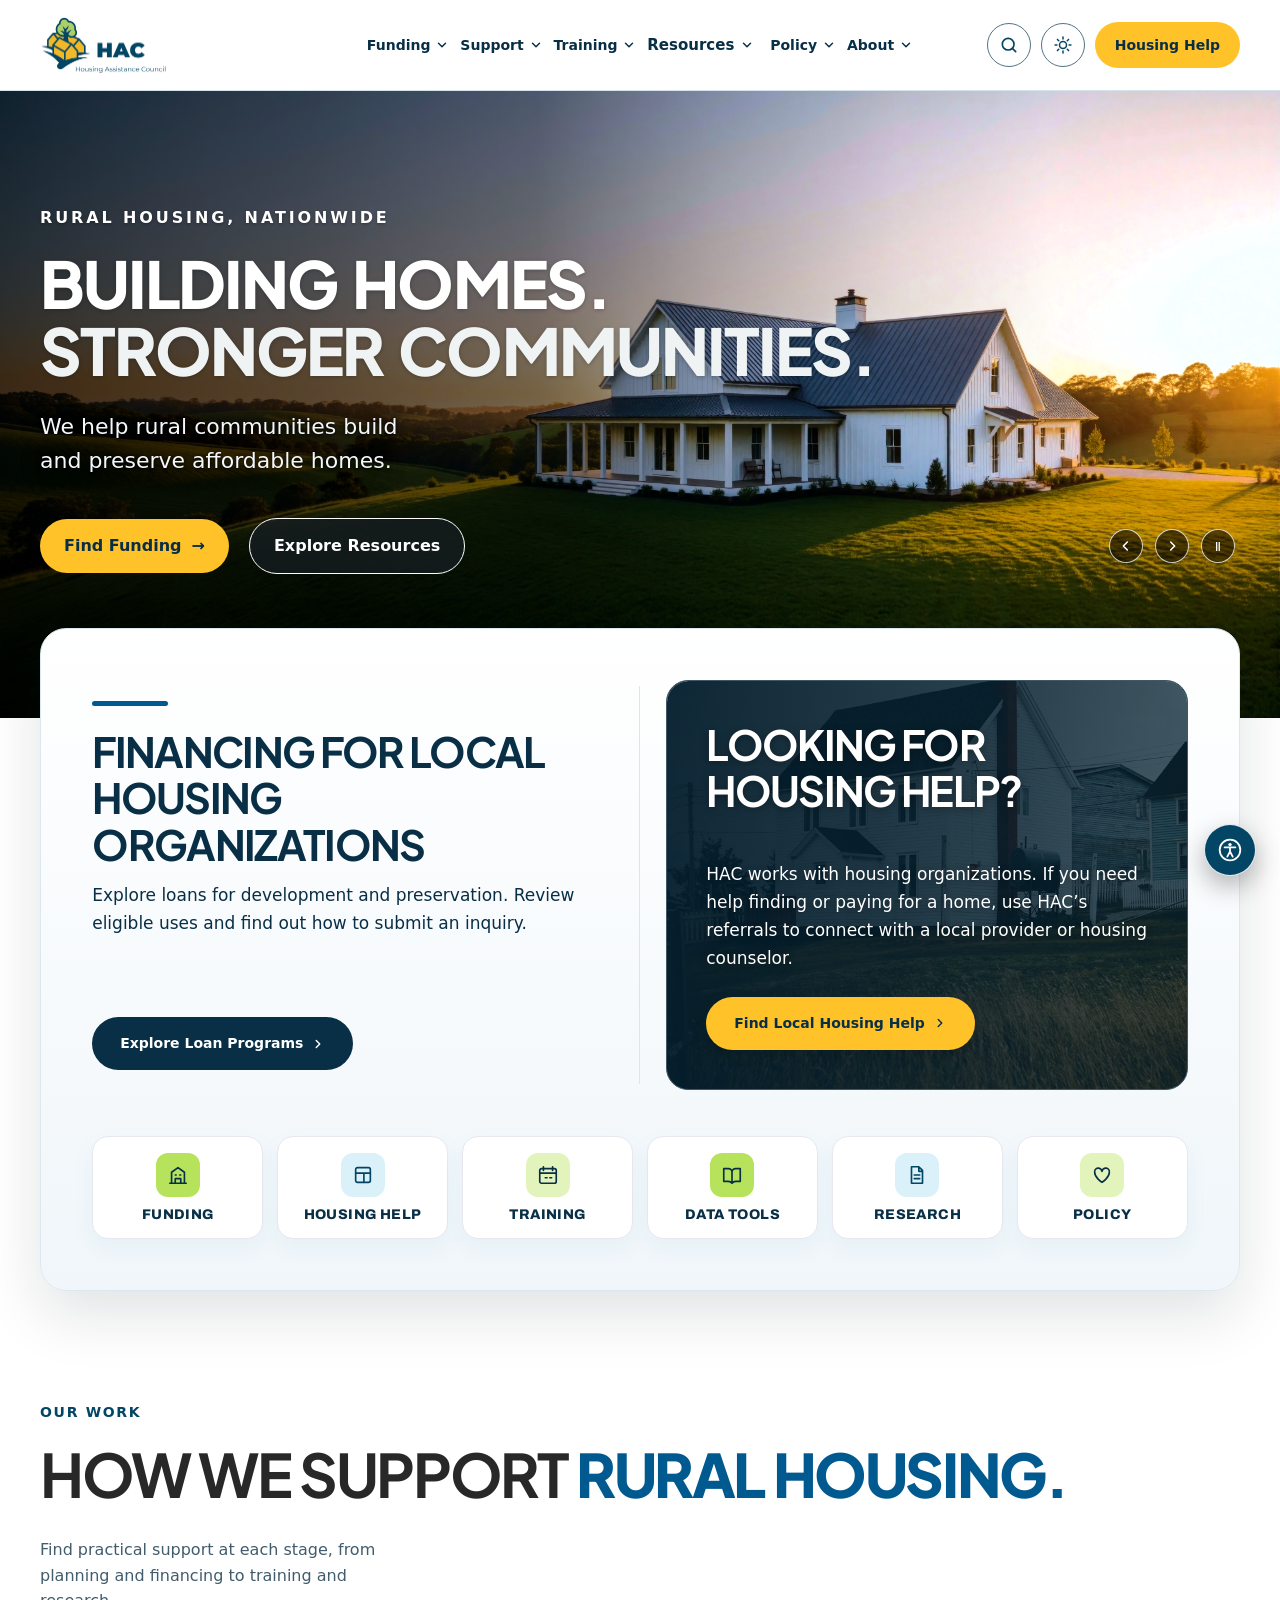
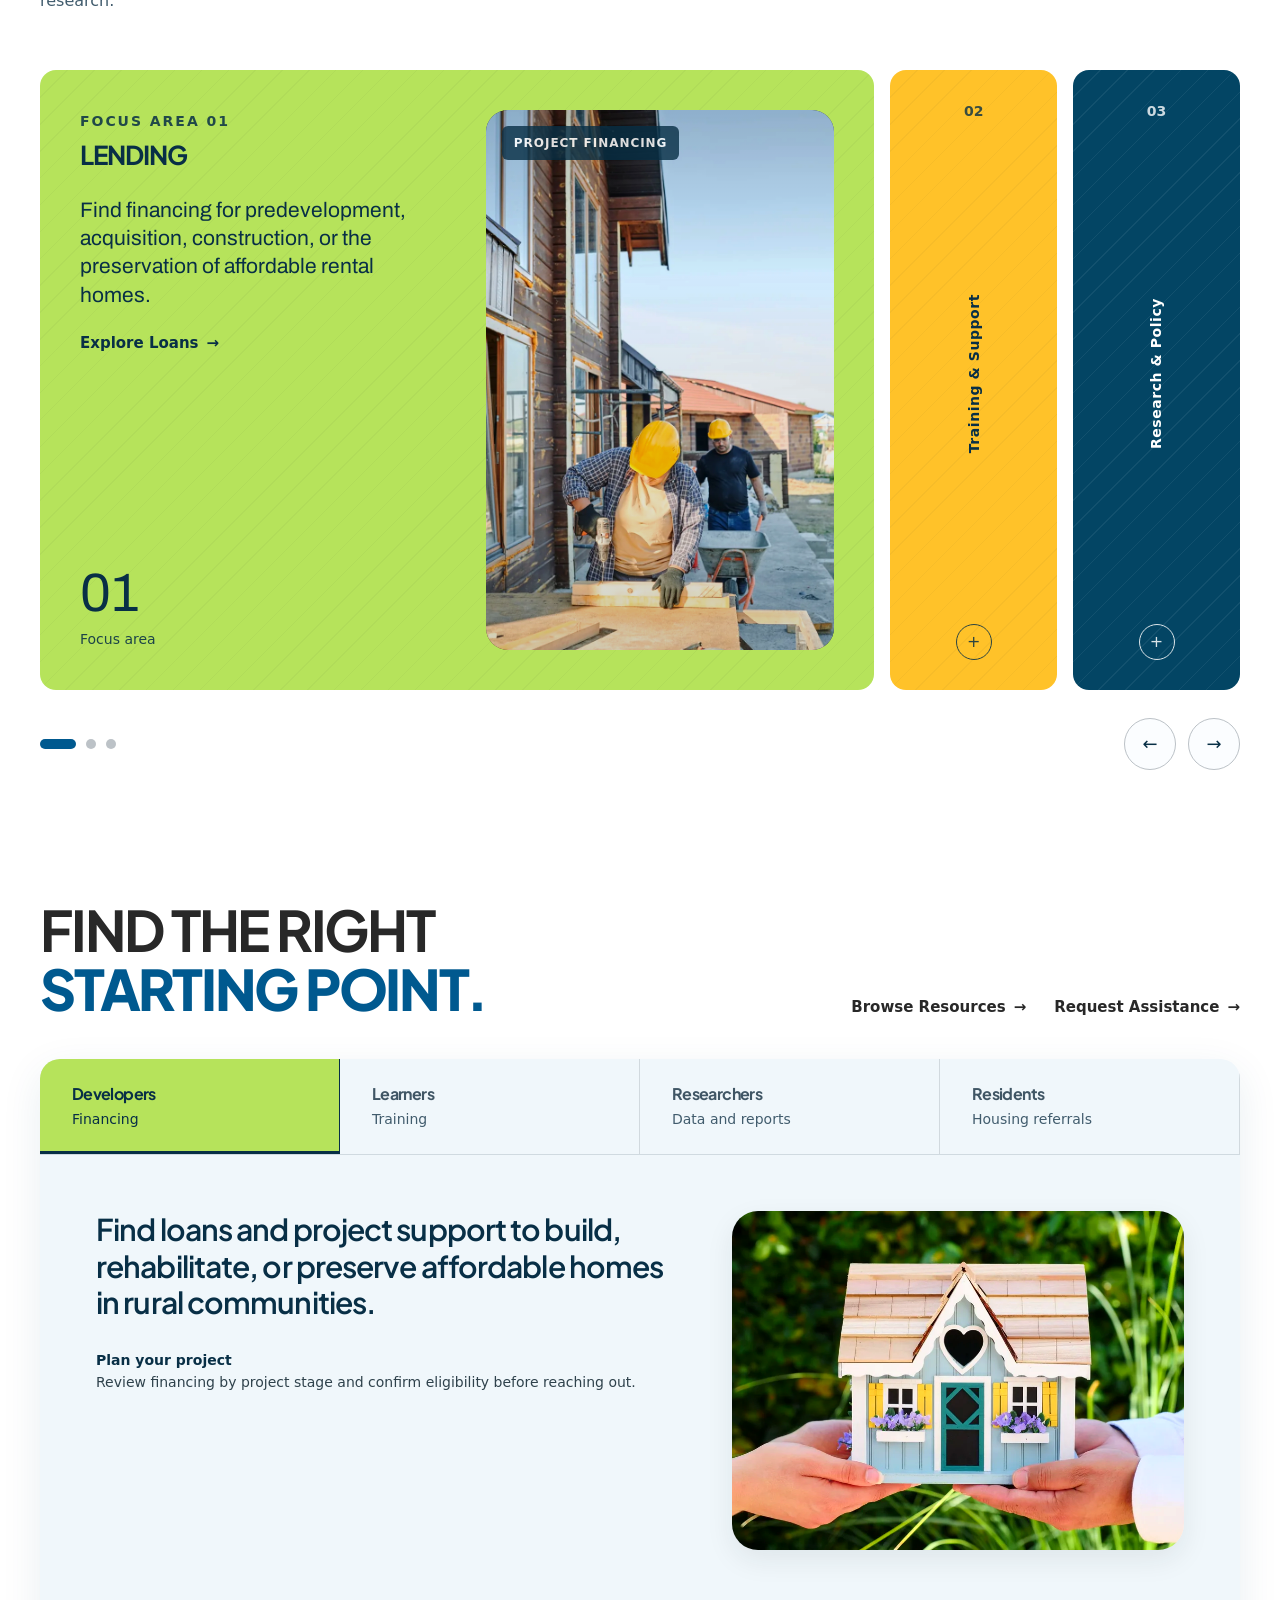
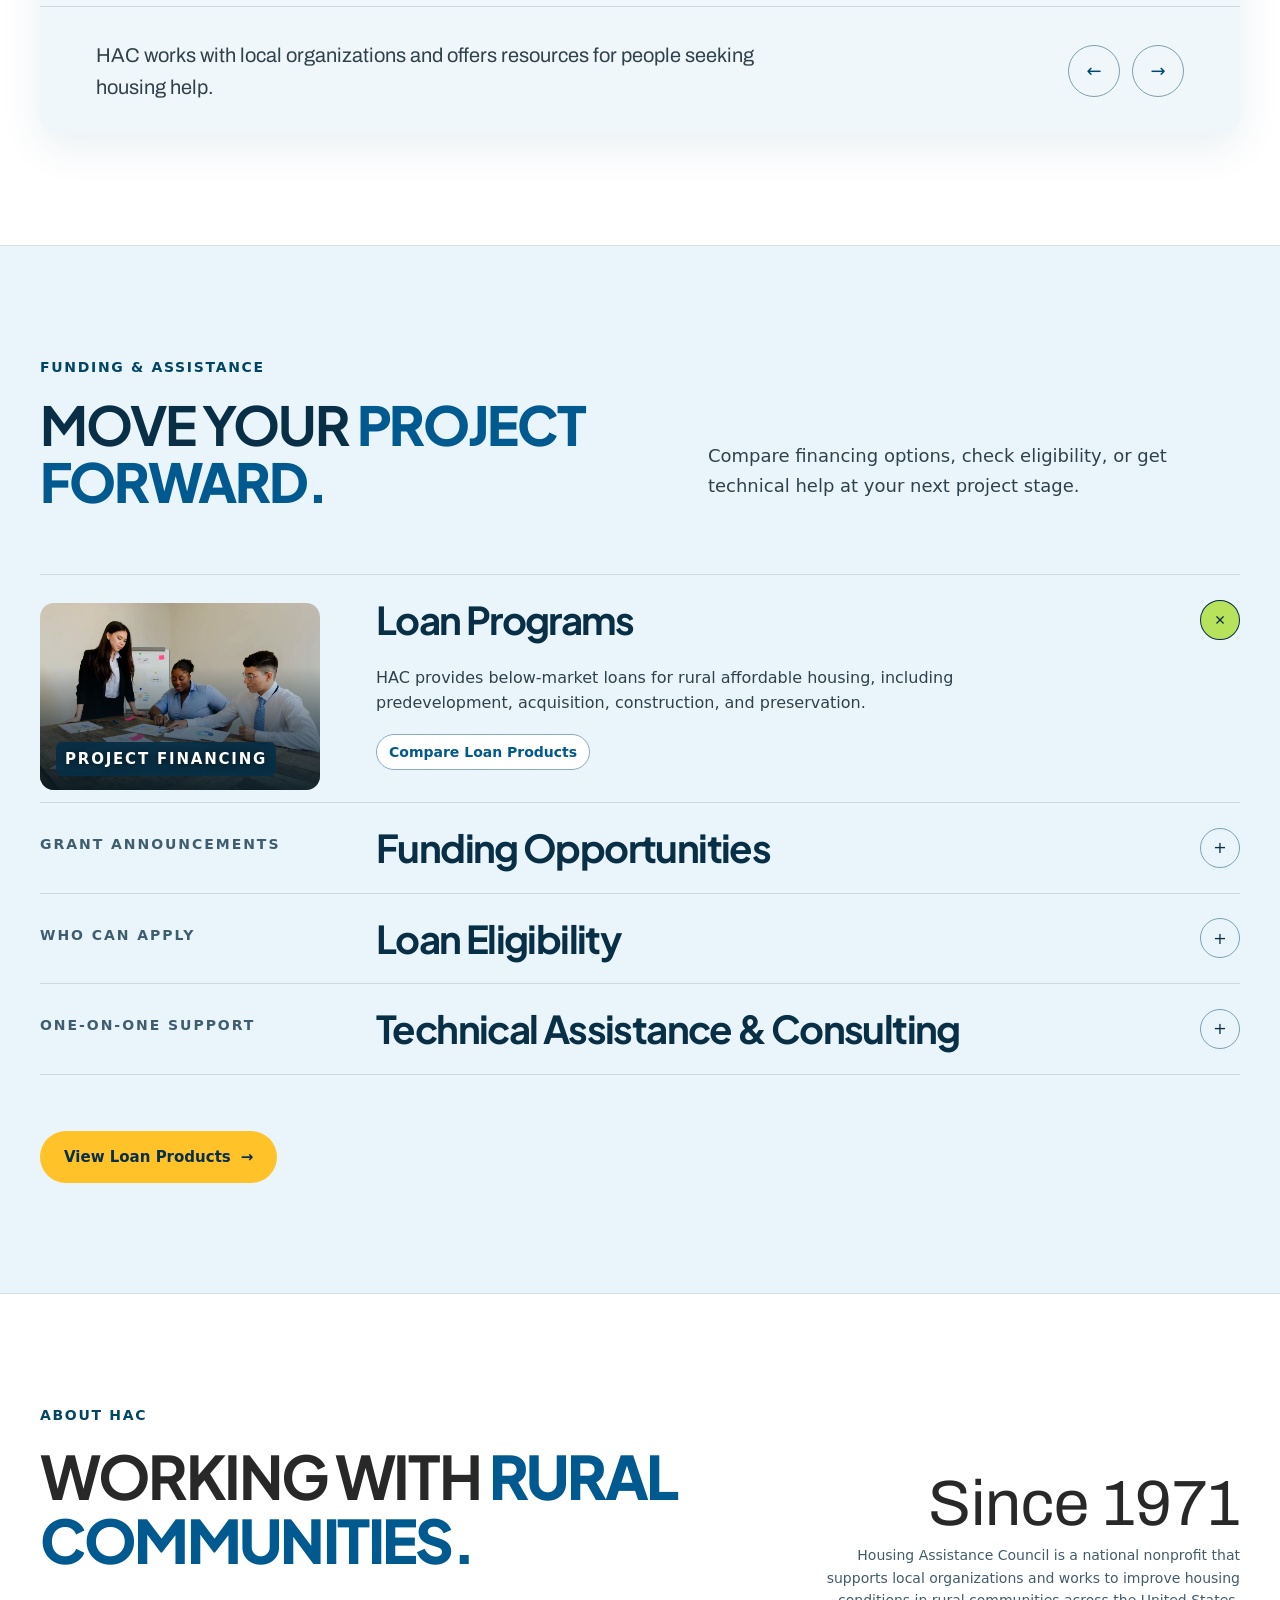
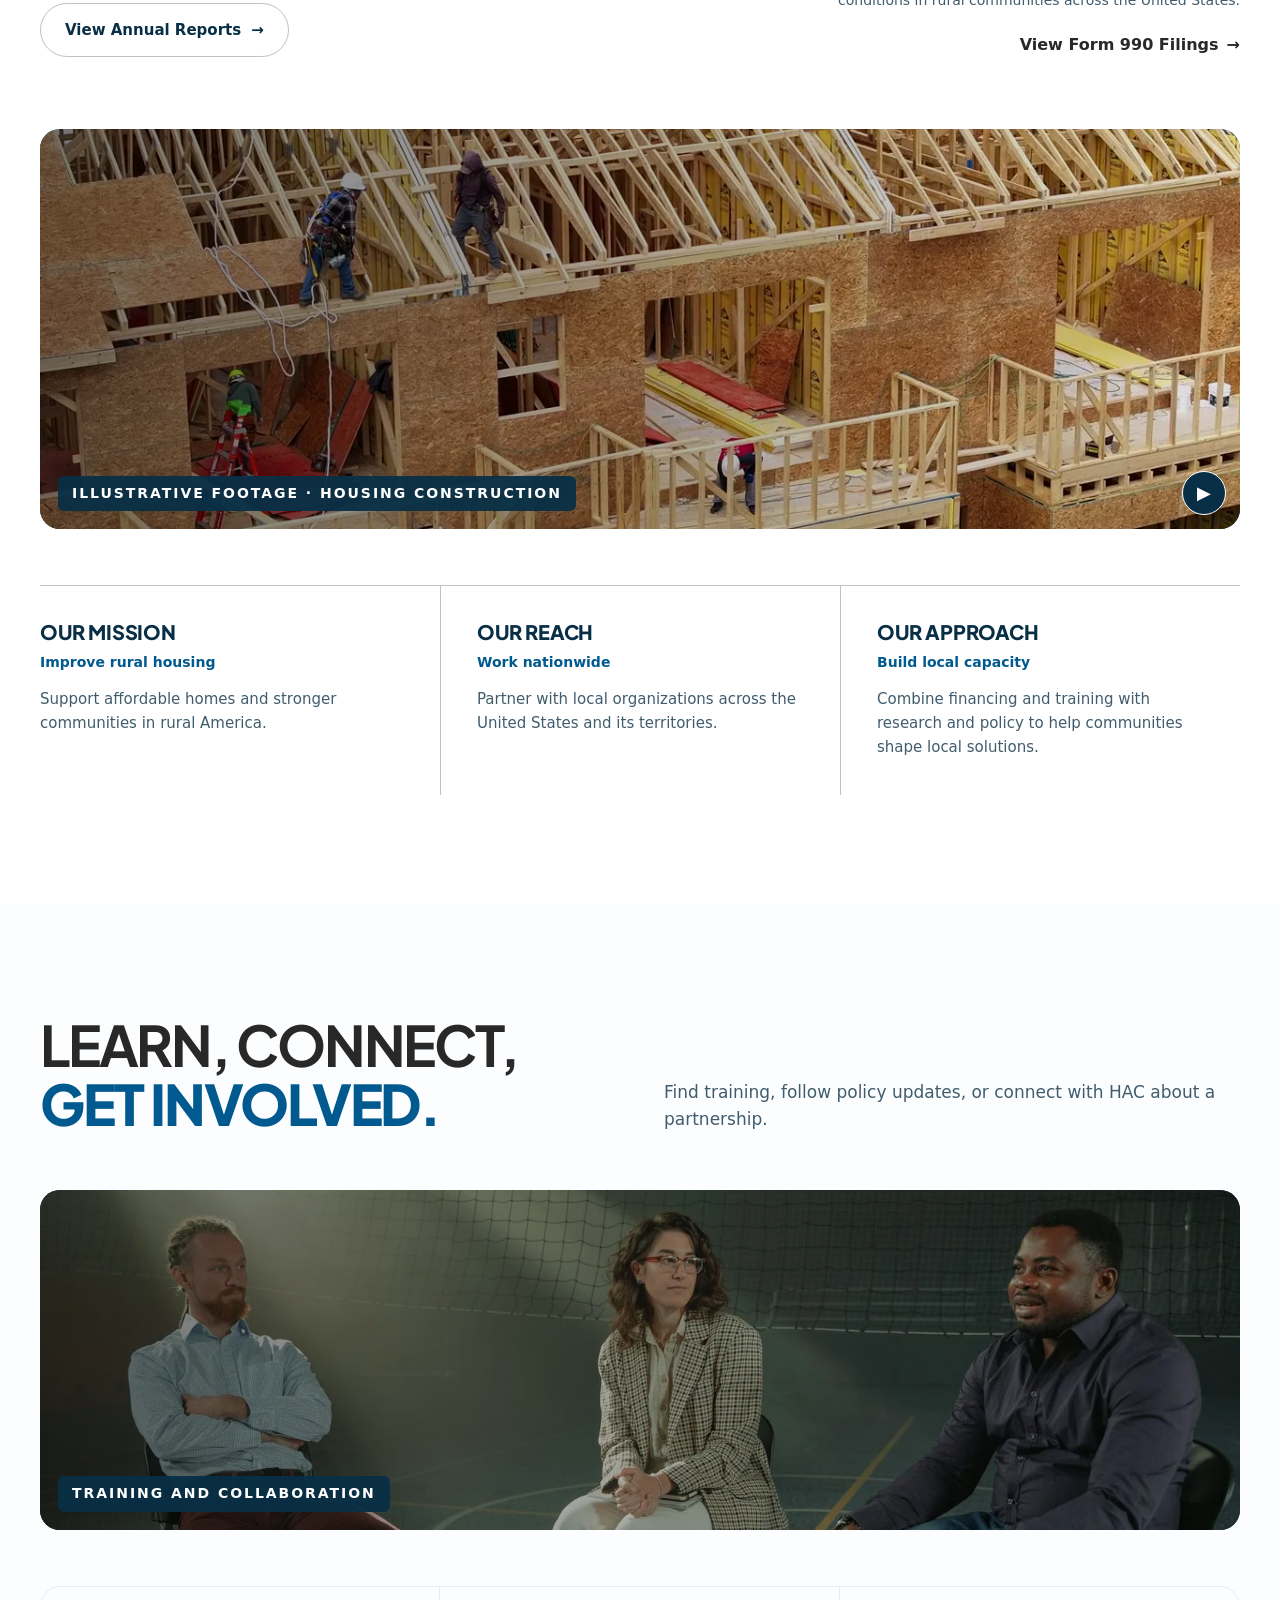
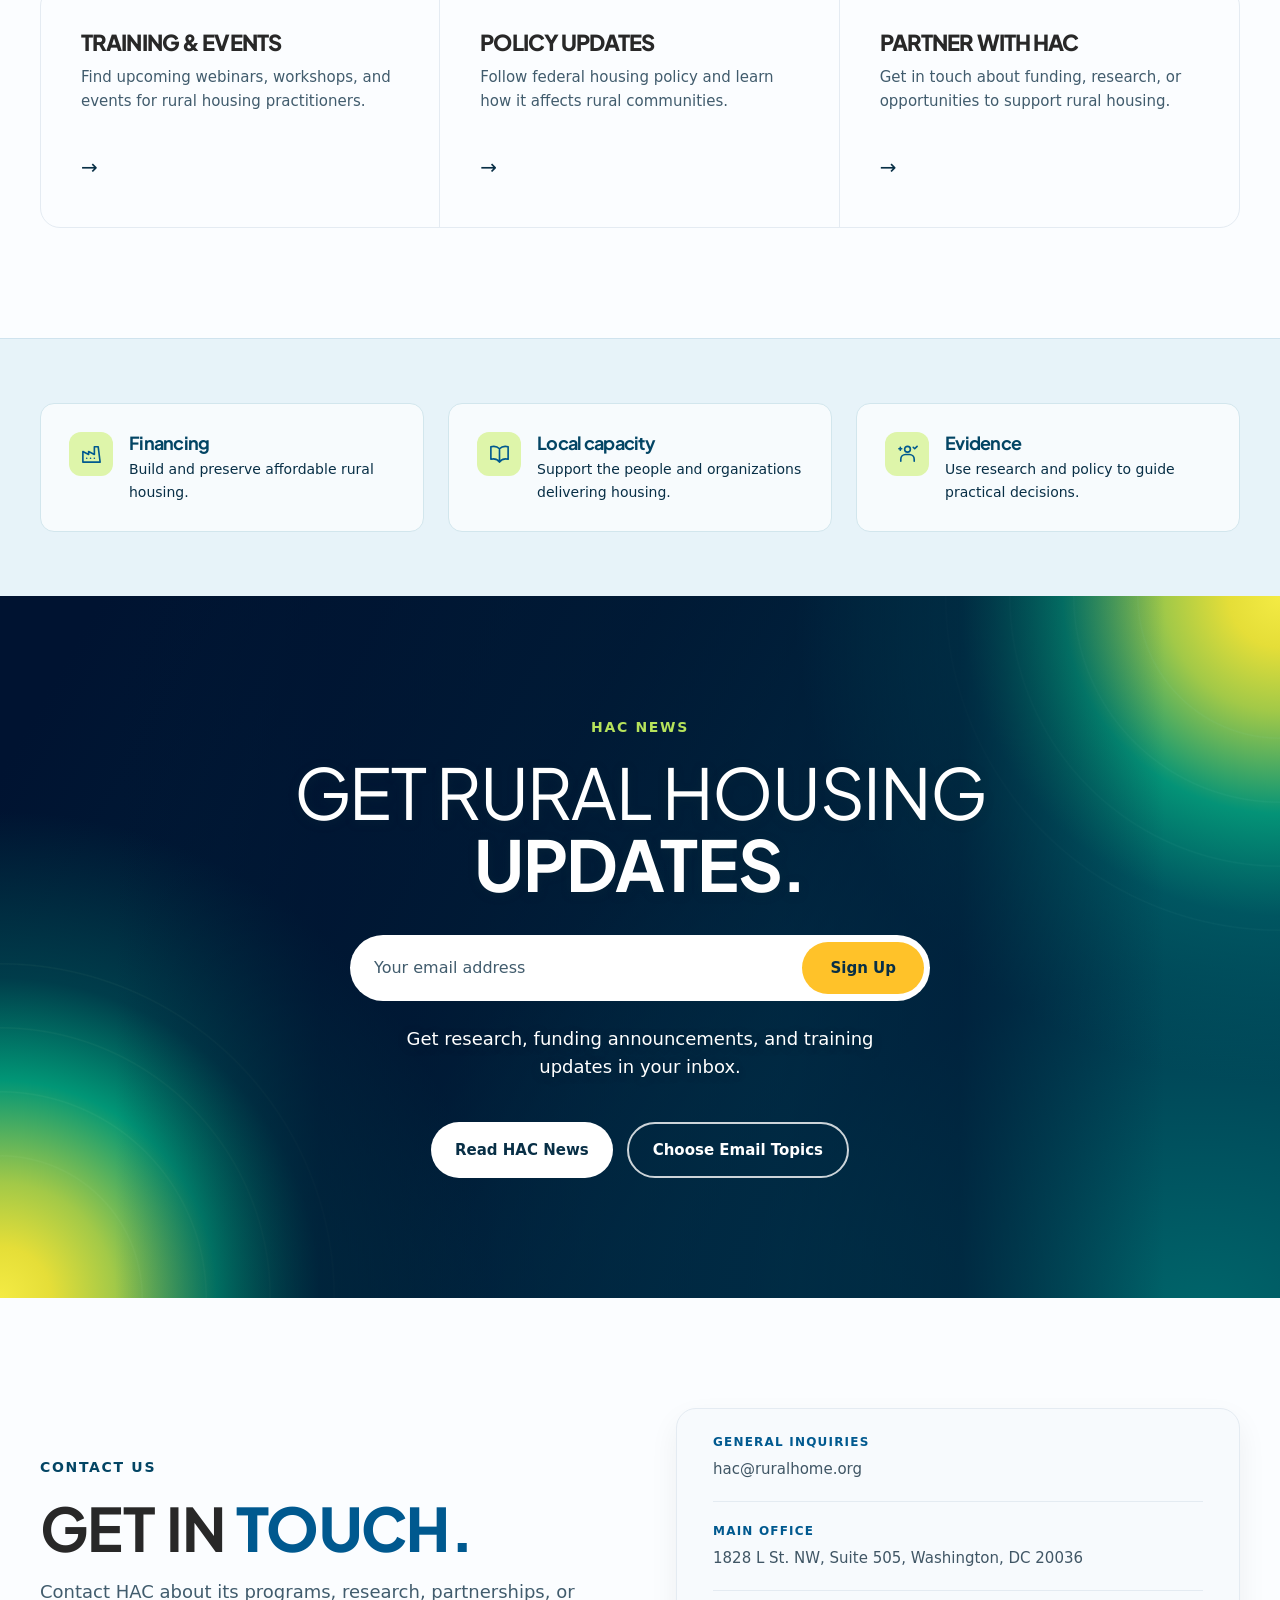
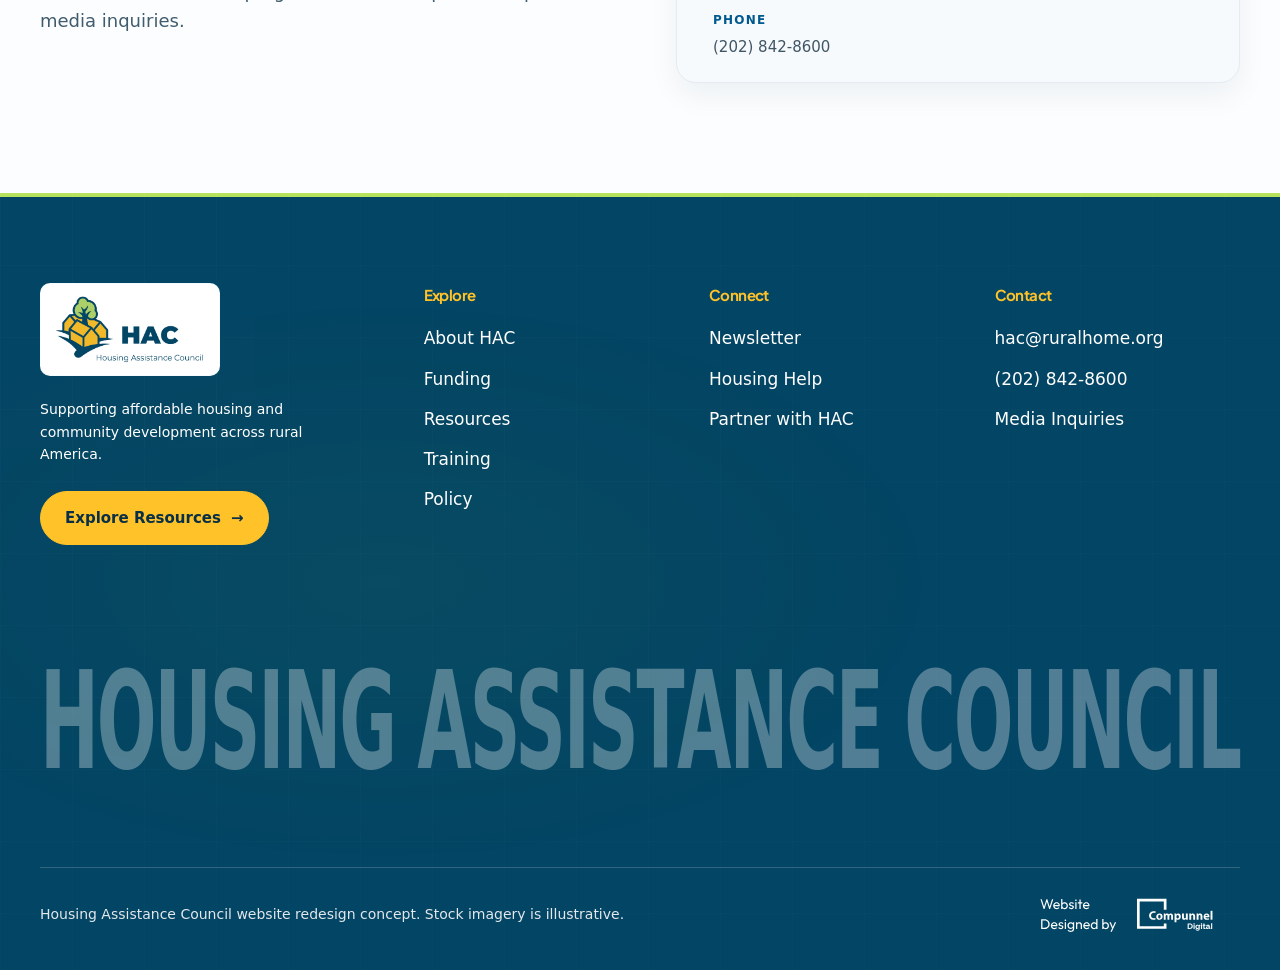
==== index.html @ 7975ce1a "Add files via upload" ====
<!doctype html>
<html lang="en">
<head>
<meta charset="utf-8">
<meta content="light" name="color-scheme">
<meta content="width=device-width, initial-scale=1, viewport-fit=cover" name="viewport">
<title>Building Homes and Communities | Housing Assistance Council</title>
<meta name="description" content="Housing Assistance Council supports affordable housing across rural America through financing, technical assistance, training, research, and policy."><style>
  :root {
    --surface: #FFFFFF;
    --on-dark: #FFFFFF;
    --dark-surface: #082F46;
    --header-bg: rgba(255,255,255,.92);
    --ink-soft: #3C4950;
    --red: #00598F;
    --red-dark: #004873;
    --red-tint: #ecf0ef;
    --white: #FFFFFF;
    --paper: #FFFFFF;
    --grey-100: #E8E8E6;
    --grey-300: #C9CACE;
    --grey-500: #4E5F68;
    --grey-700: #293237;
    --mid: #004873;
    --light: #A6A9B0;
    --charcoal: #082F46;
    --radius: 16px;
    --max: 1200px;
    --serif: "Archivo", "Arial Black", Arial, sans-serif;
    --sans: "Inter", system-ui, -apple-system, "Segoe UI", Roboto, sans-serif;
    --ease: cubic-bezier(.2,.7,.2,1);
  }
  * { box-sizing: border-box; margin: 0; padding: 0; }
  html { scroll-behavior: smooth; scroll-padding-top: 80px; }
  body { font-family: var(--sans); color: var(--charcoal); background: var(--paper); line-height: 1.6; -webkit-font-smoothing: antialiased; overflow-x: hidden; }
  a { color: inherit; text-decoration: none; }
  button, input, select, textarea { font: inherit; }
  [hidden] { display: none !important; }
  .container { width: min(100% - 48px, var(--max)); margin-inline: auto; }
  section { padding: 110px 0; }
  .display { font-family: var(--serif); font-weight: 400; line-height: 1.05; letter-spacing: -0.02em; }
  .display em { font-style: italic; font-weight: 700; }
  .eyebrow { display: block; font-size: 14px; font-weight: 600; letter-spacing: .12em; text-transform: uppercase; color: var(--grey-500); margin-bottom: 18px; }
  .eyebrow.red { color: var(--red); }
  h3 { font-size: 20px; font-weight: 600; line-height: 1.3; }
  p { color: var(--grey-500); }
  .muted-link { font-weight: 600; display: inline-flex; gap: 8px; align-items: center; transition: color .2s; }
  .muted-link:hover { color: var(--red); }
  .muted-link span { display: inline-block; transition: transform .3s var(--ease); }
  .muted-link:hover span { transform: translate(3px,-3px); }

  
  .reveal { opacity: 0; transform: translateY(28px); transition: opacity .9s var(--ease), transform .9s var(--ease); transition-delay: var(--d, 0s); }
  .reveal.in { opacity: 1; transform: none; }

  
  #scroll-bar { position: fixed; top: 0; left: 0; height: 3px; width: 0; background: var(--red); z-index: 100; }

  
  .btn { display: inline-flex; align-items: center; justify-content: center; gap: 10px; padding: 14px 24px; border-radius: 999px; font-weight: 600; font-size: 15px; border: 0; cursor: pointer; transition: background .25s, color .25s, border-color .25s, transform .25s var(--ease), box-shadow .25s; position: relative; overflow: hidden; }
  .btn .arr { display: inline-block; transition: transform .3s var(--ease); }
  .btn:hover .arr { transform: translateX(4px); }
  .btn:hover { transform: translateY(-2px); box-shadow: 0 10px 24px rgba(20,25,27,.18); }
  .btn:active { transform: scale(.97); }
  .btn-red { background: var(--red); color: var(--on-dark); }
  .btn-red:hover { background: var(--red-dark); }
  .btn-dark { background: var(--dark-surface); color: var(--on-dark); }
  .btn-ghost { background: transparent; color: var(--charcoal); border: 1px solid var(--grey-300); }
  .btn-ghost:hover { border-color: var(--charcoal); }
  .btn-white { background: var(--surface); color: var(--charcoal); }
  .icon-btn { width: 52px; height: 52px; border-radius: 50%; border: 1px solid var(--grey-300); background: var(--surface); display: grid; place-items: center; cursor: pointer; font-size: 18px; color: var(--charcoal); transition: all .25s var(--ease); }
  .icon-btn:hover { border-color: var(--charcoal); transform: scale(1.06); }
  .icon-btn:active { transform: scale(.94); }

  
  .email-form { display: flex; align-items: center; background: var(--surface); border-radius: 999px; padding: 6px 6px 6px 22px; max-width: 520px; border: 1px solid var(--grey-300); transition: box-shadow .3s, border-color .3s; }
  .email-form:focus-within { border-color: var(--red); box-shadow: 0 0 0 4px var(--red-tint); }
  .email-form input { flex: 1; border: 0; outline: none; font-size: 15px; background: transparent; min-width: 0; }
  .email-form .btn { padding: 12px 22px; }
  .email-form.on-dark { background: #1C2226; border-color: #293237; }
  .email-form.on-dark input { color: var(--on-dark); }
  .email-form.on-dark input::placeholder { color: var(--grey-500); }

  
  header { position: sticky; top: 0; z-index: 50; background: var(--header-bg); backdrop-filter: blur(12px); border-bottom: 1px solid transparent; transition: border-color .3s, box-shadow .3s; padding-top: env(safe-area-inset-top, 0px); }
  header.scrolled { border-color: var(--grey-100); box-shadow: 0 8px 24px rgba(20,25,27,.05); }
  .nav { display: grid; grid-template-columns: 1fr auto 1fr; align-items: center; height: 72px; }
  .nav-left, .nav-right { display: flex; align-items: center; gap: 28px; }
  .nav-right { justify-content: flex-end; }
  .nav-left a, .nav-right a.plain { font-size: 14px; font-weight: 500; color: var(--grey-700); position: relative; padding: 4px 0; }
  .nav-left a::after, .nav-right a.plain::after { content: ""; position: absolute; left: 0; bottom: 0; height: 1px; width: 100%; background: var(--red); transform: scaleX(0); transform-origin: right; transition: transform .35s var(--ease); }
  .nav-left a:hover, .nav-right a.plain:hover { color: var(--red); }
  .nav-left a:hover::after, .nav-right a.plain:hover::after { transform: scaleX(1); transform-origin: left; }
  .logo { font-weight: 800; font-size: 22px; letter-spacing: -0.03em; display: inline-flex; align-items: center; gap: 8px; }
  .logo-mark { width: 26px; height: 26px; border-radius: 7px; background: var(--red); color: var(--on-dark); display: grid; place-items: center; font-size: 14px; transition: transform .5s var(--ease); }
  .logo:hover .logo-mark { transform: rotate(-12deg) scale(1.08); }
  .menu-toggle { display: none; background: none; border: 0; font-size: 26px; cursor: pointer; }

  
  .hero { position: relative; background: var(--dark-surface); color: var(--on-dark); padding: 150px 0 180px; overflow: hidden; --mx: 70%; --my: 30%; }
  .hero::before { content: ""; position: absolute; inset: 0; background: radial-gradient(ellipse at 75% 30%, rgba(37,132,184,.55), transparent 60%), linear-gradient(160deg, #00598F, #082F46); }
  .hero::after { content: ""; position: absolute; inset: 0; background: radial-gradient(520px circle at var(--mx) var(--my), rgba(255,255,255,.10), transparent 60%); pointer-events: none; transition: background .2s; }
  .hero .container { position: relative; z-index: 1; }
  .hero h1 { font-size: clamp(40px, 5.2vw, 72px); max-width: 880px; }
  .hero h1 .line { display: block; overflow: hidden; }
  .hero h1 .line > span { display: inline-block; transform: translateY(105%); animation: rise 1s var(--ease) forwards; }
  .hero h1 .line:nth-child(2) > span { animation-delay: .12s; }
  .hero .sub { color: #B8BAC0; font-size: 19px; max-width: 560px; margin: 28px 0 40px; opacity: 0; animation: fade 1s .35s var(--ease) forwards; }
  .hero .email-form { opacity: 0; animation: fade 1s .5s var(--ease) forwards; }
  .hero-side { position: absolute; right: 24px; bottom: 0; max-width: 260px; font-size: 14px; color: #9A9CA3; }
  .hero-motion { position: absolute; inset: 0; pointer-events: none; opacity: .6; overflow: hidden; z-index: 0; }

  
  .stats-wrap { background: var(--surface); border: 1px solid var(--grey-100); border-radius: var(--radius); overflow: hidden; margin-top: -90px; position: relative; z-index: 2; box-shadow: 0 24px 60px rgba(20,25,27,.08); }
  .stat-top { display: grid; grid-template-columns: 1fr 1fr; }
  .stat-top > div { padding: 44px 48px; transition: background .3s; }
  .stat-top > div:hover { background: #FAFAF9; }
  .stat-top > div + div { border-left: 1px solid var(--grey-100); }
  .big-stat { font-family: var(--serif); font-size: 64px; line-height: 1; letter-spacing: -0.02em; font-variant-numeric: tabular-nums; }
  .stat-top p { margin-top: 12px; font-size: 14px; }
  .logo-grid { display: grid; grid-template-columns: repeat(6, 1fr); border-top: 1px solid var(--grey-100); }
  .logo-grid div { padding: 30px 16px; text-align: center; font-weight: 700; color: var(--grey-300); font-size: 17px; border-right: 1px solid var(--grey-100); transition: color .3s, transform .3s var(--ease); cursor: default; }
  .logo-grid div:hover { color: var(--charcoal); transform: translateY(-2px); }
  .logo-grid div:last-child { border-right: 0; }

  
  .products-head { display: flex; justify-content: space-between; align-items: end; gap: 32px; margin-bottom: 56px; flex-wrap: wrap; }
  .products-head h2 { font-size: clamp(38px, 5vw, 60px); }
  .products-nav { display: flex; gap: 12px; }
  .pcards { display: flex; gap: 16px; height: 620px; }
  .pcard { position: relative; flex: 1 1 0; min-width: 0; border-radius: var(--radius); overflow: hidden; cursor: pointer; color: var(--on-dark); background: var(--c); transition: flex-grow .9s var(--ease), background .5s, transform .4s var(--ease); --t: #fff; color: var(--t); outline: none; }
  .pcard.active { flex-grow: 5; cursor: default; }
  .pcard:not(.active):hover { transform: translateY(-6px); }
  .pcard:focus-visible { box-shadow: 0 0 0 3px var(--paper), 0 0 0 5px var(--charcoal); }
  .pcard::before { content: ""; position: absolute; inset: 0; background: repeating-linear-gradient(135deg, rgba(255,255,255,.06) 0 2px, transparent 2px 22px); opacity: var(--pc-pattern-opacity, 1); pointer-events: none; }
  .pc-rail { position: absolute; inset: 0; display: flex; flex-direction: column; justify-content: space-between; align-items: center; padding: 30px 0; transition: opacity .4s var(--ease); }
  .pcard.active .pc-rail { opacity: 0; pointer-events: none; }
  .pc-num { font-size: 14px; font-weight: 600; opacity: .8; }
  .pc-name { writing-mode: vertical-rl; transform: rotate(180deg); font-family: var(--sans); font-weight: 700; font-size: 20px; letter-spacing: -0.01em; white-space: nowrap; }
  .pc-plus { width: 36px; height: 36px; border-radius: 50%; border: 1px solid currentColor; display: grid; place-items: center; font-size: 16px; transition: transform .4s var(--ease), background .3s; opacity: .85; }
  .pcard:not(.active):hover .pc-plus { transform: rotate(90deg); background: rgba(255,255,255,.18); }
  .pc-content { position: absolute; top: 40px; bottom: 40px; left: 40px; right: 40px; min-width: 620px; display: grid; grid-template-columns: 1.05fr 1fr; gap: 40px; opacity: 0; transition: opacity .5s var(--ease) .25s; pointer-events: none; }
  .pcard.active .pc-content { opacity: 1; pointer-events: auto; }
  .pc-text { display: flex; flex-direction: column; min-height: 0; }
  .pc-brand { font-size: 14px; letter-spacing: .14em; text-transform: uppercase; font-weight: 700; opacity: .85; }
  .pc-title { font-family: var(--sans); font-size: 26px; font-weight: 700; letter-spacing: -0.01em; margin-top: 8px; }
  .pc-quote { font-family: var(--serif); font-size: 21px; line-height: 1.35; margin-top: 26px; }
  .pc-person { margin-top: 22px; font-size: 14px; opacity: .9; }
  .pc-person strong { display: block; font-size: 15px; }
  .pc-more { margin-top: 22px; font-weight: 600; font-size: 15px; display: inline-flex; gap: 8px; align-items: center; align-self: flex-start; padding-bottom: 3px; background: linear-gradient(currentColor, currentColor) no-repeat 0 100% / 0 1px; transition: background-size .4s var(--ease), gap .3s; }
  .pc-more:hover { background-size: 100% 1px; gap: 12px; }
  .pc-metric { margin-top: auto; }
  .pc-metric .num { font-family: var(--serif); font-size: 54px; line-height: 1; }
  .pc-metric .lbl { font-size: 14px; opacity: .88; margin-top: 8px; max-width: 260px; }
  .pc-media { position: relative; border-radius: 12px; overflow: hidden; background: var(--mid); min-height: 0; }
  .pc-media .motion-dots { background-image: radial-gradient(circle, rgba(255,255,255,.28) 1.5px, transparent 2px); }
  .pc-media .motion-beam { background: linear-gradient(90deg, transparent, rgba(255,255,255,.35), transparent); }
  .pc-media .cap { position: absolute; left: 16px; bottom: 14px; z-index: 2; font-size: 14px; letter-spacing: .08em; text-transform: uppercase; font-weight: 600; opacity: .85; }
  .pc-media .shape { position: absolute; inset: 22% 18%; border-radius: 22px; border: 1px solid rgba(255,255,255,.35); animation: spin 14s linear infinite; }
  .pc-media .shape.b { inset: 34% 30%; animation-duration: 9s; animation-direction: reverse; border-style: dashed; }
  .pcards-foot { display: flex; justify-content: space-between; align-items: center; margin-top: 28px; gap: 20px; flex-wrap: wrap; }
  .pc-dots { display: flex; gap: 10px; }
  .pc-dots button { width: 10px; height: 10px; border-radius: 999px; border: 0; background: var(--grey-300); cursor: pointer; transition: width .4s var(--ease), background .3s; padding: 0; }
  .pc-dots button.on { width: 36px; background: var(--red); }
  .pc-dots button:hover:not(.on) { background: var(--grey-500); }
  .pc-arrows { display: flex; gap: 12px; }

  
  .customers-head { display: flex; justify-content: space-between; align-items: end; margin-bottom: 40px; flex-wrap: wrap; gap: 24px; }
  .customers-head h2 { font-size: clamp(38px, 5vw, 56px); max-width: 560px; }
  .customers-box { background: var(--dark-surface); color: var(--on-dark); border-radius: 20px; overflow: hidden; }
  .cust-tabs { display: grid; grid-template-columns: repeat(4, 1fr); border-bottom: 1px solid #252D32; position: relative; }
  .cust-tab { padding: 22px 32px; background: none; border: 0; color: #8B8E96; text-align: left; cursor: pointer; border-right: 1px solid #252D32; transition: color .3s, background .3s; }
  .cust-tab:last-child { border-right: 0; }
  .cust-tab:hover { color: var(--on-dark); }
  .cust-tab strong { display: block; color: inherit; font-size: 16px; }
  .cust-tab span { font-size: 14px; }
  .cust-tab.active { color: var(--on-dark); background: #1B2124; }
  .cust-bar { position: absolute; bottom: 0; height: 3px; background: var(--red); transition: left .5s var(--ease), width .5s var(--ease); }
  .cust-body { padding: 56px; display: grid; grid-template-columns: 1.3fr 1fr; gap: 48px; animation: fadeUp .6s var(--ease); }
  .cust-body blockquote { font-family: var(--serif); font-size: 30px; line-height: 1.3; }
  .cust-body .by { margin-top: 28px; font-size: 14px; color: #B8BAC0; }
  .cust-body .by strong { color: var(--on-dark); display: block; }
  .cust-body .readmore { margin-top: 28px; display: inline-flex; color: var(--on-dark); font-weight: 600; gap: 8px; background: linear-gradient(var(--on-dark), var(--on-dark)) no-repeat 0 100% / 0 1px; padding-bottom: 3px; transition: background-size .4s var(--ease); }
  .cust-body .readmore:hover { background-size: 100% 1px; }
  .cust-kpis { display: grid; gap: 28px; align-content: center; }
  .kpi { border-left: 2px solid var(--red); padding-left: 20px; transition: transform .35s var(--ease), border-color .3s; }
  .kpi:hover { transform: translateX(6px); border-color: #FFC229; }
  .kpi .v { font-family: var(--serif); font-size: 44px; line-height: 1; }
  .kpi .l { font-size: 14px; color: #A3A6AD; margin-top: 6px; }
  .cust-quotes { border-top: 1px solid #252D32; padding: 32px 56px; display: flex; justify-content: space-between; align-items: center; gap: 24px; }
  .cust-quotes p { color: #D7D8DC; font-family: var(--serif); font-size: 20px; max-width: 680px; }
  .cust-quotes .icon-btn { background: transparent; color: var(--on-dark); border-color: #364147; }
  .cust-quotes .icon-btn:hover { border-color: var(--on-dark); }

  
  .dark-section { background: var(--dark-surface); color: var(--on-dark); }
  .dark-section p { color: #9A9CA3; }
  .dark-head { max-width: 720px; margin-bottom: 64px; }
  .dark-head h2 { font-size: clamp(40px, 5vw, 60px); }
  .acc { border-top: 1px solid #252D32; }
  .acc-row { border-bottom: 1px solid #252D32; }
  .acc-btn { width: 100%; display: grid; grid-template-columns: 180px 1fr 44px; align-items: center; gap: 24px; padding: 28px 0; background: none; border: 0; color: var(--on-dark); cursor: pointer; text-align: left; }
  .acc-btn .kicker { font-size: 14px; color: #8B8E96; transition: color .3s; }
  .acc-btn .title { font-family: var(--serif); font-size: clamp(26px, 3vw, 38px); transition: color .3s, transform .4s var(--ease); }
  .acc-btn:hover .title { color: #FFC229; transform: translateX(8px); }
  .acc-btn:hover .kicker { color: var(--on-dark); }
  .acc-btn .plus { width: 40px; height: 40px; border-radius: 50%; border: 1px solid #364147; display: grid; place-items: center; transition: transform .4s var(--ease), background .3s, border-color .3s; justify-self: end; }
  .acc-row.open .plus { transform: rotate(45deg); background: var(--red); border-color: var(--red); }
  .acc-panel { display: grid; grid-template-columns: 180px 1fr; gap: 24px; padding: 0 0 32px; animation: fadeUp .5s var(--ease); }
  .acc-panel p { max-width: 640px; }
  .acc-panel ul { list-style: none; display: flex; flex-wrap: wrap; gap: 10px; margin-top: 18px; }
  .acc-panel li { font-size: 14px; padding: 6px 12px; border: 1px solid #293237; border-radius: 999px; color: #C9CACE; transition: border-color .3s, color .3s, transform .3s var(--ease); }
  .acc-panel li:hover { border-color: var(--red); color: var(--on-dark); transform: translateY(-2px); }

  
  @keyframes drift { to { background-position: 28px 28px; } }
  @keyframes beam { from { transform: translateX(-120%); } to { transform: translateX(320%); } }
  @keyframes bar { 0%, 100% { transform: scaleY(.22); } 50% { transform: scaleY(1); } }
  @keyframes sweep { 0% { background-position: 0% 50%; } 50% { background-position: 100% 50%; } 100% { background-position: 0% 50%; } }
  @keyframes spin { to { transform: rotate(360deg); } }
  @keyframes rise { to { transform: translateY(0); } }
  @keyframes fade { to { opacity: 1; } }
  @keyframes fadeUp { from { opacity: 0; transform: translateY(14px); } to { opacity: 1; transform: none; } }
  @keyframes blink { 0%, 80%, 100% { opacity: .2; } 40% { opacity: 1; } }
  .motion-dots { position: absolute; inset: -28px; background-image: radial-gradient(circle, rgba(255,255,255,.22) 1.5px, transparent 2px); background-size: 28px 28px; animation: drift 8s linear infinite; }
  .motion-beam { position: absolute; top: 0; bottom: 0; left: 0; width: 35%; background: linear-gradient(90deg, transparent, rgba(37,132,184,.6), transparent); animation: beam 6s ease-in-out infinite; }
  .loop { position: relative; height: 280px; border-radius: 20px; overflow: hidden; background: var(--dark-surface); isolation: isolate; }
  .loop .bars { position: absolute; left: 8%; right: 8%; bottom: 0; height: 58%; display: flex; align-items: flex-end; gap: 10px; z-index: 1; }
  .loop .bars i { flex: 1; height: 100%; background: var(--red); border-radius: 6px 6px 0 0; transform-origin: bottom; animation: bar 2.4s ease-in-out infinite; }
  .loop .bars i:nth-child(odd) { background: #4A5A62; }
  .loop-label { position: absolute; left: 32px; top: 28px; z-index: 2; color: var(--on-dark); font-size: 14px; letter-spacing: .14em; text-transform: uppercase; font-weight: 600; }

  
  .mission-top { display: grid; grid-template-columns: 1.6fr 1fr; gap: 48px; align-items: end; margin-bottom: 72px; }
  .mission-top h2 { font-size: clamp(38px, 5vw, 60px); }
  
  .mission-year { text-align: right; }
  .mission-year .yr { font-family: var(--serif); font-size: 64px; line-height: 1; }
  .mission-year p { font-size: 14px; margin-top: 8px; }
  .mission-cols { display: grid; grid-template-columns: repeat(3, 1fr); border-top: 1px solid var(--grey-300); }
  .mission-col { padding: 36px 36px 36px 0; transition: transform .4s var(--ease); }
  .mission-col:hover { transform: translateY(-4px); }
  .mission-col + .mission-col { padding-left: 36px; border-left: 1px solid var(--grey-300); }
  .mission-col .sub { font-size: 14px; color: var(--red); font-weight: 600; margin: 8px 0 14px; }
  .mission-col p { font-size: 15px; }

  
  .industries { background: var(--surface); }
  .ind-head { display: grid; grid-template-columns: 1fr 1fr; gap: 48px; align-items: end; margin-bottom: 56px; }
  .ind-head h2 { font-size: clamp(38px, 5vw, 56px); }
  .ind-grid { display: grid; grid-template-columns: repeat(3, 1fr); border: 1px solid var(--grey-100); border-radius: 20px; overflow: hidden; }
  .ind-card { padding: 44px 40px; min-height: 240px; display: flex; flex-direction: column; border-right: 1px solid var(--grey-100); border-bottom: 1px solid var(--grey-100); transition: background .35s, color .35s; cursor: pointer; position: relative; }
  .ind-card:nth-child(3n) { border-right: 0; }
  .ind-card:nth-last-child(-n+3) { border-bottom: 0; }
  .ind-card::before { content: ""; position: absolute; left: 0; top: 0; height: 3px; width: 100%; background: var(--red); transform: scaleX(0); transform-origin: left; transition: transform .5s var(--ease); }
  .ind-card:hover { background: var(--red-tint); }
  .ind-card:hover::before { transform: scaleX(1); }
  .ind-card h3 { font-size: 22px; margin-bottom: 12px; }
  .ind-card p { font-size: 15px; }
  .ind-card .go { margin-top: auto; padding-top: 28px; font-size: 20px; color: var(--charcoal); transition: transform .4s var(--ease), color .3s; display: inline-block; }
  .ind-card:hover .go { transform: translateX(8px); color: var(--red); }

  
  .strip { background: var(--paper); padding: 72px 0; border-top: 1px solid var(--grey-100); }
  .strip-grid { display: grid; grid-template-columns: repeat(3, 1fr); gap: 32px; }
  .strip-item { display: flex; gap: 16px; align-items: flex-start; transition: transform .35s var(--ease); }
  .strip-item:hover { transform: translateY(-3px); }
  .strip-item .ic { flex: 0 0 44px; height: 44px; border-radius: 12px; background: var(--surface); border: 1px solid var(--grey-100); display: grid; place-items: center; color: var(--red); font-weight: 700; transition: background .3s, color .3s, transform .4s var(--ease); }
  .strip-item:hover .ic { background: var(--red); color: var(--on-dark); transform: rotate(-8deg); }
  .strip-item strong { display: block; font-size: 15px; }
  .strip-item span { font-size: 14px; color: var(--grey-500); }

  
  .calc { background: var(--surface); }
  .calc-box { display: grid; grid-template-columns: 1fr 1fr; gap: 64px; align-items: center; }
  .calc-box h2 { font-size: clamp(36px, 4.5vw, 52px); margin-bottom: 18px; }
  .calc-box label { display: flex; justify-content: space-between; font-size: 14px; font-weight: 600; color: var(--charcoal); margin: 26px 0 10px; }
  .calc-box label span { color: var(--red); font-variant-numeric: tabular-nums; }
  .calc-box input[type=range] { width: 100%; accent-color: var(--red); cursor: pointer; }
  .calc-result { background: var(--dark-surface); color: var(--on-dark); border-radius: 20px; padding: 48px; transition: transform .4s var(--ease), box-shadow .4s; }
  .calc-result:hover { transform: translateY(-4px); box-shadow: 0 24px 50px rgba(20,25,27,.2); }
  .calc-result .label { font-size: 14px; color: #9A9CA3; letter-spacing: .08em; text-transform: uppercase; }
  .calc-result .amt { font-family: var(--serif); font-size: 72px; line-height: 1; margin: 14px 0 8px; font-variant-numeric: tabular-nums; }
  .calc-result .amt span { color: #FFC229; }
  .calc-result p { color: #9A9CA3; font-size: 14px; margin-bottom: 28px; }

  
  .cta { background: var(--red); color: var(--on-dark); text-align: center; padding: 120px 0; }
  .cta h2 { font-family: var(--serif); font-size: clamp(44px, 6vw, 80px); font-weight: 400; line-height: 1.02; letter-spacing: -0.02em; }
  .cta h2 em { font-weight: 700; }
  .cta p { color: #ecf0ef; margin: 24px auto 40px; max-width: 540px; font-size: 18px; }
  .cta .email-form { margin: 0 auto; background: var(--surface); border-color: transparent; }
  .cta .email-form .btn { background: var(--dark-surface); }
  .cta .email-form .btn:hover { background: #000; }

  
  footer { background: var(--grey-100); padding: 90px 0 36px; color: var(--grey-700); }
  .footer-grid { display: grid; grid-template-columns: 1.6fr repeat(4, 1fr); gap: 40px; }
  footer .logo { color: var(--charcoal); margin-bottom: 20px; }
  footer .about { font-size: 14px; color: var(--grey-500); max-width: 300px; }
  footer h4 { font-size: 14px; color: var(--charcoal); font-weight: 700; margin-bottom: 18px; }
  footer ul { list-style: none; display: grid; gap: 11px; }
  footer ul a { font-size: 14px; color: var(--grey-700); background: linear-gradient(var(--red), var(--red)) no-repeat 0 100% / 0 1px; padding-bottom: 2px; transition: background-size .35s var(--ease), color .3s; display: inline-block; justify-self: start; }
  footer ul a:hover { color: var(--red); background-size: 100% 1px; }
  .footer-bottom { margin-top: 72px; padding-top: 26px; border-top: 1px solid var(--grey-300); display: flex; justify-content: space-between; flex-wrap: wrap; gap: 16px; font-size: 14px; color: var(--grey-500); }
  .footer-bottom a { margin-left: 18px; transition: color .3s; }
  .footer-bottom a:hover { color: var(--red); }
  .media-credit { font-size: 14px; margin-top: 8px; max-width: 620px; }

  
  .assist { position: fixed; right: 24px; bottom: 24px; z-index: 60; background: var(--dark-surface); color: var(--on-dark); border: 0; border-radius: 999px; padding: 14px 22px 14px 16px; display: inline-flex; gap: 10px; align-items: center; font-weight: 600; font-size: 14px; cursor: pointer; box-shadow: 0 12px 30px rgba(0,0,0,.25); transition: transform .3s var(--ease); }
  .assist:hover { transform: translateY(-3px); }
  .assist .dot { width: 22px; height: 22px; border-radius: 50%; background: var(--red); display: grid; place-items: center; font-size: 14px; animation: pulse 2.4s ease infinite; }
  @keyframes pulse { 0% { box-shadow: 0 0 0 0 rgba(37,132,184,.6); } 70% { box-shadow: 0 0 0 10px rgba(37,132,184,0); } 100% { box-shadow: 0 0 0 0 rgba(37,132,184,0); } }
  .assist-panel { position: fixed; right: 24px; bottom: 90px; z-index: 60; width: 300px; background: var(--surface); border-radius: 18px; padding: 20px; box-shadow: 0 24px 50px rgba(20,25,27,.18); opacity: 0; transform: translateY(12px) scale(.96); transform-origin: bottom right; pointer-events: none; transition: opacity .3s, transform .4s var(--ease); }
  .assist-panel.open { opacity: 1; transform: none; pointer-events: auto; }
  .assist-panel .msg { font-size: 14px; color: var(--grey-700); background: var(--paper); border-radius: 12px; padding: 12px 14px; min-height: 44px; }
  .assist-panel .typing span { display: inline-block; width: 6px; height: 6px; margin-right: 4px; border-radius: 50%; background: var(--grey-500); animation: blink 1.2s infinite; }
  .assist-panel .typing span:nth-child(2) { animation-delay: .2s; }
  .assist-panel .typing span:nth-child(3) { animation-delay: .4s; }
  .assist-panel .quick { display: flex; flex-wrap: wrap; gap: 8px; margin-top: 14px; }
  .assist-panel .quick button { border: 1px solid var(--grey-300); background: var(--surface); border-radius: 999px; padding: 6px 12px; font-size: 14px; cursor: pointer; transition: all .25s; }
  .assist-panel .quick button:hover { border-color: var(--red); color: var(--red); transform: translateY(-1px); }

  
  @media (max-width: 1080px) {
    .logo-grid { grid-template-columns: repeat(3, 1fr); }
    .logo-grid div:nth-child(3n) { border-right: 0; }
    .logo-grid div:nth-child(-n+3) { border-bottom: 1px solid var(--grey-100); }
    .footer-grid { grid-template-columns: 1fr 1fr 1fr; }
    .footer-grid > div:first-child { grid-column: 1 / -1; }
    .pc-content { min-width: 560px; }
  }
  @media (max-width: 900px) {
    section { padding: 80px 0; }
    .nav { grid-template-columns: auto 1fr; }
    .nav-left { display: none; }
    .nav-right a.plain { display: none; }
    .menu-toggle { display: block; justify-self: end; }
    .nav-left.open { display: flex; flex-direction: column; position: absolute; top: 72px; left: 0; right: 0; background: var(--paper); padding: 24px; gap: 18px; }
    .stat-top, .cust-body, .calc-box, .mission-top, .ind-head, .mission-cols, .strip-grid { grid-template-columns: 1fr; }
    .mission-year { text-align: left; }
    .mission-col, .mission-col + .mission-col { padding: 28px 0; border-left: 0; }
    .mission-col + .mission-col { border-top: 1px solid var(--grey-300); }
    .ind-grid { grid-template-columns: 1fr 1fr; }
    .ind-card:nth-child(3n) { border-right: 1px solid var(--grey-100); }
    .ind-card:nth-child(2n) { border-right: 0; }
    .ind-card:nth-last-child(-n+3) { border-bottom: 1px solid var(--grey-100); }
    .ind-card:nth-last-child(-n+2) { border-bottom: 0; }
    .cust-tabs { grid-template-columns: 1fr; }
    .cust-tab { border-right: 0; border-bottom: 1px solid #252D32; }
    .cust-bar { display: none; }
    .cust-quotes { flex-direction: column; align-items: flex-start; padding: 28px; }
    .acc-btn { grid-template-columns: 1fr 40px; }
    .acc-btn .kicker { display: none; }
    .acc-panel { grid-template-columns: 1fr; }
    .hero-side { position: static; margin-top: 40px; }
    
    .pcards { flex-direction: column; height: auto; }
    .pcard { flex: none; height: 84px; transition: height .7s var(--ease), background .5s; }
    .pcard.active { height: 640px; }
    .pcard:not(.active):hover { transform: none; }
    .pc-rail { flex-direction: row; padding: 0 26px; }
    .pc-name { writing-mode: horizontal-tb; transform: none; font-size: 18px; }
    .pc-content { position: absolute; inset: 28px; min-width: 0; grid-template-columns: 1fr; grid-template-rows: auto 1fr; gap: 24px; }
    .pc-media { min-height: 200px; }
  }
  @media (max-width: 640px) {
    .container { width: min(100% - 32px, var(--max)); }
    .logo-grid { grid-template-columns: 1fr 1fr; }
    .logo-grid div { border-right: 0 !important; }
    .logo-grid div:nth-child(odd) { border-right: 1px solid var(--grey-100) !important; }
    .logo-grid div:nth-child(-n+4) { border-bottom: 1px solid var(--grey-100); }
    .stat-top > div { padding: 28px; }
    .stat-top > div + div { border-left: 0; border-top: 1px solid var(--grey-100); }
    .stats-wrap { margin-top: -60px; }
    .ind-grid { grid-template-columns: 1fr; }
    .ind-card { border-right: 0 !important; border-bottom: 1px solid var(--grey-100) !important; }
    .ind-card:last-child { border-bottom: 0 !important; }
    .cust-body { padding: 32px 28px; }
    .calc-result { padding: 32px; }
    .footer-grid { grid-template-columns: 1fr 1fr; }
    .email-form { padding-left: 16px; }
    .email-form .btn { padding: 12px 16px; font-size: 14px; }
    .hero { padding: 110px 0 140px; }
    .assist-panel { right: 16px; width: calc(100% - 32px); }
  }
  @media (prefers-reduced-motion: reduce) {
    *, *::before, *::after { animation: none !important; transition: none !important; }
    .reveal { opacity: 1; transform: none; }
    html { scroll-behavior: auto; }
  }

  
  .hero .hero-video { position: absolute; inset: 0; width: 100%; height: 100%; object-fit: cover; z-index: 0; pointer-events: none; }
  .hero::before { z-index: 0; }
  .hero::after { z-index: 1; background: linear-gradient(90deg, rgba(0,0,0,.9) 0%, rgba(0,0,0,.45) 50%, rgba(0,0,0,0) 100%); }
  .hero .container { z-index: 2; }
  .hero-motion { display: none; }
  @media (max-width: 640px) { .hero::after { background: linear-gradient(180deg, rgba(0,0,0,.75), rgba(0,0,0,.9)); } }.theme-btn, .a11y-btn { width: 44px; height: 44px; border-radius: 50%; border: 1px solid var(--grey-300); background: var(--surface); color: var(--charcoal); display: inline-grid; place-items: center; cursor: pointer; transition: border-color .25s, transform .25s var(--ease), background .25s; padding: 0; }
  .theme-btn:hover, .a11y-btn:hover { border-color: var(--red); transform: scale(1.05); }
  .theme-btn:active, .a11y-btn:active { transform: scale(.95); }
  .theme-btn .i-sun { display: none; }.nav-right { display: flex; align-items: center; justify-content: flex-end; gap: 12px; }
  .nav-left { justify-self: center; }

  
  .a11y-wrap { position: relative; }
  .a11y-btn { color: var(--charcoal); }
  .a11y-panel { position: absolute; right: 0; bottom: 56px; width: 260px; background: var(--surface); color: var(--charcoal); border: 1px solid var(--grey-300); border-radius: 14px; padding: 18px 20px; box-shadow: 0 20px 50px rgba(20,25,27,.18); z-index: 70; animation: fadeUp .35s var(--ease); }
  .a11y-panel[hidden] { display: none !important; }
  .a11y-title { font-size: 14px; font-weight: 700; letter-spacing: .08em; text-transform: uppercase; color: var(--charcoal); margin-bottom: 10px; }
  .a11y-row { display: flex; align-items: center; gap: 10px; padding: 9px 0; font-size: 15px; color: var(--charcoal); cursor: pointer; }
  .a11y-row input { width: 18px; height: 18px; accent-color: var(--red); margin: 0; }

  
  html.a11y-text body { zoom: 1.12; }
  html.a11y-contrast { --grey-300: #4D5D66; --grey-500: #2C363B; --grey-700: #0D1011; --ink-soft: #14191B; }html.a11y-contrast a { text-decoration: underline; text-underline-offset: 3px; }
  html.a11y-motion *, html.a11y-motion *::before, html.a11y-motion *::after { animation: none !important; transition: none !important; }
  html.a11y-motion .reveal { opacity: 1; transform: none; }

  
  @media (max-width: 900px) {
    .nav { grid-template-columns: 1fr auto; }
    .nav-right { justify-self: end; }
  }

  
  .stat-top.cards { padding: 28px; gap: 24px; display: grid; grid-template-columns: 1fr 1fr; }
  .stat-top.cards > .feature-card { border: 1px solid var(--grey-100); border-radius: var(--radius); padding: 44px 44px 40px; background: var(--surface); display: flex; flex-direction: column; transition: transform .35s var(--ease), box-shadow .35s, border-color .35s; }
  .stat-top.cards > .feature-card:hover { transform: translateY(-5px); box-shadow: 0 20px 40px rgba(20,25,27,.09); border-color: var(--red-tint); }
  .fc-title { font-family: var(--serif); font-weight: 700; font-size: clamp(36px, 4.4vw, 56px); line-height: 1.08; letter-spacing: -0.02em; color: var(--charcoal); }
  .fc-text { font-size: 15px; line-height: 1.6; color: var(--ink-soft); margin: 18px 0 0; max-width: 380px; }
  .fc-btn { margin-top: auto; align-self: flex-start; margin-top: 30px; display: inline-flex; align-items: center; justify-content: center; padding: 13px 26px; background: var(--red); color: var(--on-dark); font-size: 14px; font-weight: 600; text-decoration: none; border-radius: 999px; transition: background .25s, transform .25s var(--ease), box-shadow .25s; }
  .fc-btn:hover { background: var(--red-dark); transform: translateY(-2px); box-shadow: 0 10px 22px rgba(37,132,184,.25); }
  @media (max-width: 900px) { .stat-top.cards { grid-template-columns: 1fr; } }

  
  .pc-media.has-gif { background: #000; }
  .pc-media.has-gif .motion-dots, .pc-media.has-gif .motion-beam, .pc-media.has-gif .shape { display: none; }
  .pc-media .pc-gif { position: absolute; inset: 0; width: 100%; height: 100%; object-fit: cover; object-position: 50% 30%; z-index: 0; }
  .pc-media.has-gif .cap { z-index: 2; background: rgba(0,0,0,.45); padding: 4px 10px; border-radius: 999px; color: #fff; }

  
  .a11y-fab { position: fixed; right: 24px; bottom: 90px; z-index: 60; width: 48px; height: 48px; border-radius: 50%; border: 0; background: var(--dark-surface); color: #FFFFFF; display: grid; place-items: center; cursor: pointer; box-shadow: 0 10px 26px rgba(0,0,0,.25); transition: transform .3s var(--ease), background .25s; }
  .a11y-fab:hover { transform: translateY(-2px); background: var(--red); }
  .a11y-fab:focus-visible { outline: 3px solid var(--red); outline-offset: 3px; }
  .a11y-panel { position: fixed; right: 24px; bottom: 148px; }
  @media (max-width: 640px) { .a11y-panel { right: 16px; left: 16px; width: auto; } .a11y-fab { right: 16px; } }

  
  .comm-loop .loop-video { position: absolute; inset: 0; width: 100%; height: 100%; object-fit: cover; z-index: 0; }
  .comm-loop::after { content: ""; position: absolute; inset: 0; z-index: 1; background: linear-gradient(90deg, rgba(0,0,0,.55), rgba(0,0,0,.1)); }
  .comm-loop .loop-label { z-index: 2; background: rgba(0,0,0,.45); padding: 6px 12px; border-radius: 999px; }

  
  .ind-loop .loop-video { position: absolute; inset: 0; width: 100%; height: 100%; object-fit: cover; z-index: 0; }
  .ind-loop::after { content: ""; position: absolute; inset: 0; z-index: 1; background: linear-gradient(90deg, rgba(0,0,0,.55), rgba(0,0,0,.1)); }
  .ind-loop .loop-label { z-index: 2; background: rgba(0,0,0,.45); padding: 6px 12px; border-radius: 999px; }

  
  .nav-left span { font-size: 14px; font-weight: 500; color: var(--ink-soft); cursor: default; padding: 4px 0; }
  footer ul span { font-size: 14px; color: var(--ink-soft); cursor: default; }

  
  .hero-wrap { position: relative; }
  .hero.slide { animation: heroIn .9s var(--ease); }
  @keyframes heroIn { from { opacity: 0; } to { opacity: 1; } }
  .hero-controls { position: absolute; right: 32px; bottom: 32px; z-index: 5; display: flex; gap: 12px; }
  .hero-btn { width: 52px; height: 52px; border-radius: 50%; border: 1px solid rgba(255,255,255,.55); background: rgba(0,0,0,.35); color: #FFFFFF; display: grid; place-items: center; cursor: pointer; backdrop-filter: blur(6px); transition: background .25s, border-color .25s, transform .25s var(--ease); padding: 0; }
  .hero-btn:hover { background: var(--red); border-color: var(--red); transform: scale(1.06); }
  .hero-btn:active { transform: scale(.94); }
  .hero-btn:focus-visible { outline: 3px solid #FFFFFF; outline-offset: 3px; }
  #hero-pause .i-play { display: none; }
  html.pause-all #hero-pause .i-pause { display: none; }
  html.pause-all #hero-pause .i-play { display: block; }
  
  html.pause-all *, html.pause-all *::before, html.pause-all *::after { animation-play-state: paused !important; }
  @media (max-width: 640px) { .hero-controls { right: 16px; bottom: 16px; } .hero-btn { width: 46px; height: 46px; } }

  
  .hero-controls { position: absolute; left: 0; right: 0; bottom: 120px; z-index: 5; pointer-events: none; }
  .hero-controls .container { display: flex; justify-content: flex-end; gap: 8px; pointer-events: auto; }
  .hero-btn { width: 36px; height: 36px; border-radius: 50%; border: 1px solid rgba(255,255,255,.6); background: rgba(0,0,0,.35); color: #FFFFFF; display: grid; place-items: center; cursor: pointer; padding: 0; transition: background .25s, border-color .25s, transform .25s var(--ease); }
  .hero-btn:hover { background: var(--red); border-color: var(--red); }
  .hero-btn:focus-visible { outline: 2px solid #FFFFFF; outline-offset: 2px; }
  @media (max-width: 640px) { .hero-controls { bottom: 100px; } }
  
  .hero .btn-ghost { color: #FFFFFF; border-color: rgba(255,255,255,.55); background: transparent; }
  .hero .btn-ghost:hover { border-color: #FFFFFF; }

  
  .hc-grid { display: grid; grid-template-columns: 1fr auto 1fr; align-items: center; }
  .hc-buttons { display: flex; gap: 8px; justify-content: flex-end; }
  .hero-controls .hc-grid { display: grid; grid-template-columns: 1fr auto 1fr; align-items: center; justify-content: stretch; }

  
  .hero .container { max-width: 100%; }
  .hero h1 { font-size: clamp(40px, 5.2vw, 72px); line-height: 1.04; max-width: 900px; overflow-wrap: break-word; }
  .hero .lead { font-size: 19px; line-height: 1.6; max-width: 620px; color: #C4C6CB; margin: 26px 0 40px; overflow-wrap: break-word; }
  .hero .eyebrow { margin-bottom: 18px; }
  .hero h1 em { color: #FFC229; }
  .hero .hero-actions { flex-wrap: wrap; }
  @media (max-width: 640px) { .hero h1 { font-size: clamp(36px, 9.6vw, 48px); } .hero .lead { font-size: 18px; } }
  
  .hero, .hero h1, .hero h1 em, .hero .eyebrow, .hero .lead, .hero .lead strong, .hero .sub { color: #FFFFFF; }
  
  .hero h1 .hl { display: block; white-space: nowrap; }
  @media (max-width: 640px) { .hero h1 .hl { white-space: normal; } }
  
  .hero .hero-actions { gap: 20px; }
  @media (max-width: 640px) { .hero .hero-actions { gap: 16px; } }
  
  .footer-wordmark { display: block; width: 100%; aspect-ratio: 1100 / 110; margin: 64px 0 0; background: var(--charcoal); -webkit-mask-size: 100% 100%; mask-size: 100% 100%; -webkit-mask-repeat: no-repeat; mask-repeat: no-repeat; opacity: .05; pointer-events: none; user-select: none; }
  
  footer .foot-grid img { display: block; margin-bottom: 26px; }
  
  footer .foot-grid > div:first-child p { margin-top: 40px; }

  
  :root { --navy: #082F46; --blue: #00598F; --teal: #004873; --white: #FFFFFF; --lime: #FFC229; --sky: #ecf0ef; --orange: #034564; }
  
  .logo-img img { height: 46px; width: auto; display: block; }
  .nav-left { list-style: none; padding: 0; margin: 0; }
  .nav-left a { font-weight: 600; }
  .nav-cta { padding: 12px 20px; font-size: 14px; }
  @media (max-width: 900px) { .nav-cta { display: none; } }
  .hero h1 .hl { white-space: normal; }
  .scribble { position: relative; display: inline-block; }
  .scribble svg { position: absolute; left: -2%; bottom: -16px; width: 104%; height: 22px; overflow: visible; pointer-events: none; }
  .scribble path { fill: none; stroke: #034564; stroke-width: 5; stroke-linecap: round; stroke-linejoin: round; stroke-dasharray: 400; stroke-dashoffset: 400; animation: draw 1.4s .6s var(--ease) forwards; }
  @keyframes draw { to { stroke-dashoffset: 0; } }
  html.a11y-motion .scribble path, .scribble path[style] { stroke-dashoffset: 0; }
  @media (prefers-reduced-motion: reduce) { .scribble path { stroke-dashoffset: 0; } }
  .hero-arrow { position: absolute; right: 9%; bottom: 60px; width: 150px; color: #034564; z-index: 1; pointer-events: none; }
  @media (max-width: 900px) { .hero-arrow { display: none; } }
  .media-ph { position: relative; min-height: 260px; border-radius: 16px; border: 2px dashed rgba(255,255,255,.45); display: grid; place-items: center; color: #ccd0d5; text-align: center; padding: 24px; font-size: 14px; font-weight: 600; }
  .media-ph span { display: block; font-weight: 400; font-size: 14px; margin-top: 6px; }
  .loop .bars i { background: #00598F; }
  .loop .bars i:nth-child(odd) { background: #ecf0ef; }
  .loop .bars i:nth-child(3n) { background: #034564; }
  .loop-label { color: #FFFFFF; }
  .btn-white { background: var(--white); color: var(--navy); }
  .btn-white:hover { background: var(--lime); }
  .btn-navy { background: var(--navy); color: #FFFFFF; }
  .btn-navy:hover { background: var(--teal, #004873); }
  .cta { background: var(--blue, #00598F); }
  .cta p { color: #EAF3F9; }
  .cta h2 em { color: #FFC229; }
  .strip-item .ic { color: var(--blue, #00598F); }
  .strip-item:hover .ic { background: var(--blue, #00598F); color: #FFFFFF; }
  .calc-result .email-form input { background: #0D2633; color: #FFFFFF; }
  footer { background: var(--navy); color: #ccd0d5; }
  footer h4 { color: #FFFFFF; }
  footer ul a { color: #EAF3F9; }
  footer ul a:hover { color: #FFC229; }
  footer p, footer .about, footer .media-credit { color: #ccd0d5; }
  footer ul span { color: #77919F; }
  footer .foot-grid img, footer .footer-grid img, footer .logo-img img { filter: brightness(0) invert(1); }footer .footer-bottom { border-color: #1D3643; color: #77919F; }
  .footer-bottom a { color: #ccd0d5; }
  .footer-wordmark { background: #FFFFFF; }
  .footer-grid { grid-template-columns: 1.4fr repeat(3, 1fr); }
  @media (max-width: 1080px) { .footer-grid { grid-template-columns: 1fr 1fr; } }
  @media (max-width: 640px) { .footer-grid { grid-template-columns: 1fr; } }
  .hero .eyebrow { color: #FFC229; }
  .media-ph.tile { border: 0; background: linear-gradient(150deg, #00598F, #082F46); padding: 40px; text-align: left; place-items: stretch; }
  .tile-word { font-family: var(--serif); font-size: clamp(44px, 5vw, 68px); font-weight: 700; color: #FFFFFF; line-height: 1; margin-bottom: 14px; }
  .media-ph.tile span { font-size: 16px; color: #ecf0ef; font-weight: 500; }

  
  .footer-wordmark { display: block; width: 100%; margin: 56px 0 0; font-family: var(--sans); font-weight: 800; font-size: clamp(44px, 13.4vw, 200px); line-height: .9; letter-spacing: -0.035em; color: #FFFFFF; white-space: nowrap; text-align: center; user-select: none; background: none; -webkit-mask: none; mask: none; opacity: 1; }
  footer .footer-grid img { display: none; }
  .contact { background: var(--paper); }
  .contact-head { max-width: 720px; margin-bottom: 56px; }
  .contact-head h2 { font-size: clamp(38px, 5vw, 60px); margin-bottom: 18px; }
  .contact-head p { font-size: 18px; }
  .contact-grid { display: grid; grid-template-columns: repeat(3, 1fr); gap: 20px; }
  .contact-card { display: flex; flex-direction: column; gap: 10px; padding: 36px 34px; background: var(--surface); border: 1px solid var(--grey-100); border-radius: var(--radius); transition: transform .35s var(--ease), border-color .3s, box-shadow .35s; min-width: 0; }
  .contact-card:hover { transform: translateY(-4px); border-color: var(--red); box-shadow: 0 18px 36px rgba(37,132,184,.12); }
  .contact-label { font-size: 14px; font-weight: 700; letter-spacing: .1em; text-transform: uppercase; color: var(--red); }
  .contact-value { font-size: 19px; font-weight: 700; color: var(--charcoal); overflow-wrap: anywhere; }
  .nav-left a { white-space: nowrap; }
  .foot-grid, .footer-grid { align-items: start; }
  @media (max-width: 1080px) { .contact-grid { grid-template-columns: 1fr 1fr; } .contact-grid .contact-card:last-child { grid-column: 1 / -1; } }
  @media (max-width: 900px) {
    .nav-left.open { z-index: 60; box-shadow: 0 24px 40px rgba(20,25,27,.12); }
    .nav-left.open a { font-size: 17px; padding: 6px 0; }
    .footer-wordmark { margin-top: 40px; }
  }
  @media (max-width: 640px) {
    .contact-grid { grid-template-columns: 1fr; }
    .contact-grid .contact-card:last-child { grid-column: auto; }
    .contact-card { padding: 28px 24px; }
    .contact-value { font-size: 17px; }
    .footer-wordmark { font-size: 15.5vw; }
    .footer-bottom { flex-direction: column; }
    .footer-bottom span:last-child a { margin-left: 0; margin-right: 18px; }
  }

  
  .calc-box, .about-fix { grid-template-columns: minmax(0, 1fr); }
  .calc-box > *, .mission-top > *, .ind-head > *, .cust-body > *, .customers-head > *, .contact-head, .research-head > * { min-width: 0; }
  .display, h2, h3 { overflow-wrap: anywhere; }
  @media (max-width: 640px) { .calc-result .amt { font-size: 48px; } .calc-result { padding: 28px; } .calc-result .email-form { flex-direction: column; } .calc-result .email-form input, .calc-result .email-form .btn { width: 100%; } }

  
  .footer-wordmark { font-size: clamp(36px, calc((100vw - 48px) / 6.4), 186px); }
  @media (max-width: 640px) { .footer-wordmark { font-size: calc((100vw - 40px) / 6.6); } }

  
  @media (max-width: 900px) {
    .nav-left.open { justify-self: stretch; left: 0; right: 0; width: 100%; top: 100%; margin: 0; background: var(--surface); border-bottom: 1px solid var(--grey-100); padding: 12px 24px 24px; gap: 0; align-items: stretch; text-align: left; box-shadow: 0 24px 40px rgba(20,25,27,.12); }
    .nav-left.open li { border-bottom: 1px solid var(--grey-100); }
    .nav-left.open li:last-child { border-bottom: 0; }
    .nav-left.open a { display: block; padding: 16px 0; font-size: 17px; font-weight: 600; color: var(--charcoal); }
  }

  
  .btn-lime { background: var(--lime); color: var(--navy); }
  .btn-lime:hover { background: #FFFFFF; }

  
  .hero-navy { background: linear-gradient(160deg, #082F46, #004873) !important; }
  .hero-teal { background: linear-gradient(160deg, #004873, #00598F) !important; }
  .hero.slide .hero-arrow { display: block; }
  .hero-wrap .hero:not(#hero) .hero-arrow { display: none; }
  .logo-grid { background: var(--surface); }
  .logo-grid div { font-size: 14px; font-weight: 800; text-transform: uppercase; letter-spacing: .04em; color: var(--charcoal); padding: 26px 14px; }
  .logo-grid div:hover { color: var(--red); }
  .dark-section .eyebrow, .calc.dark-section .eyebrow, .industries.dark-section .eyebrow { color: #FFC229; }
  .dark-section .eyebrow.red { color: #FFC229; }
  .dark-section h2, .dark-section h3 { color: #FFFFFF; }
  .dark-section p { color: #ccd0d5; }
  .industries.dark-section { background: var(--navy); }
  .industries.dark-section .ind-grid { border-color: #1D3643; }
  .industries.dark-section .ind-card { border-color: #1D3643; }
  .industries.dark-section .ind-card h3 { color: #FFFFFF; }
  .industries.dark-section .ind-card p { color: #ccd0d5; }
  .industries.dark-section .ind-card:hover { background: #0D2633; }
  .industries.dark-section .ind-card:hover h3 { color: #FFC229; }
  .industries.dark-section .ind-card .go { color: #FFFFFF; }
  .industries.dark-section .ind-card:hover .go { color: #FFC229; }
  .industries.dark-section .ind-card::before { background: #FFC229; }
  .industries.dark-section .ind-loop { }
  .calc.dark-section { background: var(--navy); }
  .calc.dark-section .calc-result { background: var(--blue); }
  .calc.dark-section .calc-result p { color: #EAF3F9; }
  .calc.dark-section .calc-result .label { color: #EAF3F9; }
  .calc.dark-section .email-form { background: #FFFFFF; border-color: transparent; }
  .calc.dark-section .email-form input { color: var(--charcoal); background: transparent; }
  .calc.dark-section .email-form input::placeholder { color: #4D5D66; }
  .calc.dark-section .calc-box > div:first-child p { color: #ccd0d5; }
  #focus.dark-section .products-head p { color: #ccd0d5; }
  #focus.dark-section .pcard { box-shadow: 0 18px 40px rgba(0,0,0,.25); }
  .strip { background: var(--paper); }
  .dark-section .btn-ghost { color: #FFFFFF; border-color: rgba(255,255,255,.55); }
  .dark-section .btn-ghost:hover { border-color: #FFFFFF; }
  .mission-cols, .mission-col h3 { color: var(--charcoal); }
  #approach { background: var(--paper); }
  .contact { background: var(--surface); }
  footer { background: var(--navy); }@media (max-width: 1080px) { .logo-grid { grid-template-columns: repeat(3, 1fr); } }
  @media (max-width: 640px) { .logo-grid { grid-template-columns: 1fr 1fr; } .logo-grid div { padding: 20px 10px; font-size: 14px; } }
  .hero-arrow { right: 14%; top: 30%; bottom: auto; width: 130px; }
  @media (max-width: 900px) { .hero-arrow { display: none; } }

  
  footer { background: var(--paper); color: var(--grey-700); }
  footer h4 { color: var(--charcoal); }
  footer p, footer .about { color: var(--grey-500); }
  footer ul a { color: var(--grey-700); }
  footer ul a:hover { color: var(--red); }
  footer ul span { color: var(--grey-500); }
  footer .btn-lime { background: var(--navy); color: #FFFFFF; }
  footer .btn-lime:hover { background: var(--red); }
  .footer-wordmark { color: var(--navy); opacity: .9; }
  .footer-bottom { border-top-color: var(--grey-300); color: var(--grey-500); }
  .footer-bottom a { color: var(--grey-700); }
  .footer-bottom a:hover { color: var(--red); }
  .icon-only { pointer-events: none; cursor: default; }
  .a11y-fab.icon-only { position: fixed; right: 24px; bottom: 24px; z-index: 60; width: 52px; height: 52px; border-radius: 50%; background: var(--blue); color: #FFFFFF; display: grid; place-items: center; box-shadow: 0 10px 26px rgba(0,0,0,.3); border: 2px solid #FFFFFF; }
  .a11y-fab.icon-only svg { width: 24px; height: 24px; }
  .theme-btn.icon-only { background: var(--surface); }
  .nav-left a { font-size: 17px; font-weight: 600; }
  footer ul a { font-size: 17px; }
  footer h4 { font-size: 15px; }
  footer .footer-logo { display: inline-block; margin-bottom: 22px; }
  footer .footer-logo img { height: 56px; width: auto; display: block; filter: none; }
  .footer-wordmark { font-family: var(--sans); font-weight: 900; font-size: clamp(40px, calc((100vw - 48px) / 6.9), 178px); letter-spacing: .01em; line-height: 1.12; color: rgba(7,26,37,.09); text-align: left; margin: 56px 0 0; padding-bottom: 6px; -webkit-user-select: none; user-select: none; opacity: 1; white-space: nowrap; overflow: visible; }
  @media (max-width: 640px) { .footer-wordmark { font-size: calc((100vw - 40px) / 7.4); } .nav-left a { font-size: 18px; } footer ul a { font-size: 17px; } }
  .footer-wordmark { overflow: visible; }

  
  .theme-btn .i-moon { display: none !important; }
  .theme-btn .i-sun { display: block !important; }
  
  :root, html { color-scheme: light; --surface: #FFFFFF; --paper: #F7F9FC; --charcoal: #082F46; --ink: #082F46; --grey-100: #E8E8E6; --grey-300: #C9CACE; --grey-500: #4E5F68; --grey-700: #293237; --red-tint: #ecf0ef; --dark-surface: #082F46; --header-bg: rgba(255,255,255,.94); }

  
  h1, h2, h3, .display, .fc-title, .pc-title, .tile-word, .mission-col h3, .acc-btn .title, .contact-head h2, .products-head h2, .calc-result .amt {
    font-family: var(--serif); font-weight: 900; text-transform: uppercase; letter-spacing: -0.01em; line-height: 1.02; font-stretch: 112%;
  }
  .display em, h2 em, h1 em, .products-head em { font-style: normal; }
  .hero h1 em { color: #FFFFFF; }

  
  .stats-wrap { background: #FFFFFF; border: 1px solid var(--grey-100); border-radius: 20px; box-shadow: 0 24px 60px rgba(7,26,37,.12); }
  .stat-top.cards { display: grid; grid-template-columns: 1fr 1fr; align-items: stretch; }
  .stat-top.cards .feature-card { display: flex; flex-direction: column; padding: 56px 52px 52px; background: #FFFFFF; border: 0; border-radius: 0; box-shadow: none; transform: none; min-width: 0; }
  .stat-top.cards .feature-card:hover { background: #FAFCFF; transform: none; box-shadow: none; }
  .stat-top.cards .feature-card + .feature-card { border-left: 1px solid var(--grey-100); }
  .stat-top.cards .fc-title { font-size: clamp(30px, 3.6vw, 48px); margin-bottom: 26px; color: var(--charcoal); }
  .stat-top.cards .fc-text { font-size: 17px; line-height: 1.65; color: var(--grey-700); flex: 1; margin-bottom: 34px; max-width: 52ch; }
  .stat-top.cards .fc-btn { align-self: flex-start; }

  
  .logo-grid { display: grid; grid-template-columns: repeat(6, 1fr); border-top: 1px solid var(--grey-100); }
  .logo-grid div { font-family: var(--serif); font-weight: 800; font-size: 14px; letter-spacing: .08em; text-transform: uppercase; color: var(--charcoal); padding: 30px 14px; text-align: center; border-right: 1px solid var(--grey-100); transition: background .25s, color .25s; }
  .logo-grid div:last-child { border-right: 0; }
  .logo-grid div:hover { background: var(--sky, #ecf0ef); color: var(--blue); transform: none; }
  @media (max-width: 1080px) { .logo-grid { grid-template-columns: repeat(3, 1fr); } .logo-grid div:nth-child(3n) { border-right: 0; } .logo-grid div:nth-child(-n+3) { border-bottom: 1px solid var(--grey-100); } }
  @media (max-width: 900px) { .stat-top.cards { grid-template-columns: 1fr; } .stat-top.cards .feature-card { padding: 40px 28px; } .stat-top.cards .feature-card + .feature-card { border-left: 0; border-top: 1px solid var(--grey-100); } }
  @media (max-width: 640px) { .logo-grid { grid-template-columns: 1fr 1fr; } .logo-grid div { border-right: 1px solid var(--grey-100) !important; border-bottom: 1px solid var(--grey-100); } .logo-grid div:nth-child(2n) { border-right: 0 !important; } .logo-grid div:nth-last-child(-n+2) { border-bottom: 0; } .stat-top.cards .fc-title { font-size: 32px; } }

  
  .hero .lead { font-size: 22px; font-weight: 500; color: #FFFFFF; text-shadow: 0 2px 16px rgba(0,0,0,.55); }
  .hero .eyebrow { font-size: 14px; font-weight: 700; color: #FFC229; text-shadow: 0 1px 10px rgba(0,0,0,.6); }
  .hero .hero-actions .btn-ghost { color: #FFFFFF; border-color: rgba(255,255,255,.8); background: rgba(7,26,37,.25); }
  @media (max-width: 640px) { .hero .lead { font-size: 18px; } }

  
  .pc-media.has-gif .pc-gif { position: absolute; inset: 0; width: 100%; height: 100%; object-fit: cover; object-position: 50% 40%; }
  .pc-media.has-gif .cap { background: rgba(7,26,37,.55); padding: 4px 9px; border-radius: 6px; }
  .pc-rail .pc-name { font-size: 14px; letter-spacing: .04em; }

  
  .hero h1 { font-size: clamp(40px, 5.2vw, 72px); }
  .hero .lead { font-size: 24px; line-height: 1.6; font-weight: 500; max-width: 660px; color: #FFFFFF; text-shadow: 0 2px 18px rgba(0,0,0,.7), 0 0 2px rgba(0,0,0,.35); }
  .hero .eyebrow { font-size: 15px; letter-spacing: .12em; text-shadow: 0 1px 12px rgba(0,0,0,.7); }
  .hero .hero-actions .btn { font-size: 16px; }
  @media (max-width: 640px) { .hero .lead { font-size: 18px; } .hero .eyebrow { font-size: 14px; } }

  
  .cta { text-align: center; }
  .cta-inner { max-width: 760px; margin: 0 auto; }
  .cta-eyebrow { color: #FFC229; }
  .cta h2 { color: #FFFFFF; margin-bottom: 22px; }
  .cta h2 em { color: #FFC229; }
  .cta-lead { font-size: 18px; color: #EAF3F9; max-width: 600px; margin: 0 auto; }
  .cta-form { display: flex; align-items: center; gap: 8px; max-width: 580px; margin: 36px auto 0; background: #FFFFFF; border-radius: 999px; padding: 6px 6px 6px 22px; }
  .cta-form input { flex: 1; min-width: 0; border: 0; background: transparent; font-size: 16px; color: var(--navy); padding: 14px 0; outline: none; }
  .cta-form input::placeholder { color: #4D5D66; }
  .cta-form:focus-within { box-shadow: 0 0 0 4px rgba(190,231,253,.6); }
  .cta-form .btn { padding: 14px 28px; }
  .cta-note { font-size: 15px; color: #ecf0ef; margin-top: 16px; min-height: 22px; }
  .cta-actions { display: flex; gap: 14px; justify-content: center; flex-wrap: wrap; margin-top: 32px; }
  .btn-ghost-white { background: transparent; color: #FFFFFF; border: 2px solid rgba(255,255,255,.8); }
  .btn-ghost-white:hover { background: rgba(255,255,255,.12); border-color: #FFFFFF; }
  @media (max-width: 640px) { .cta-form { flex-direction: column; border-radius: 22px; padding: 14px; background: #FFFFFF; } .cta-form input { width: 100%; padding: 14px 16px; background: var(--paper); border-radius: 14px; } .cta-form .btn { width: 100%; } .cta-actions .btn { width: 100%; } }

  .contact-layout { display: grid; grid-template-columns: 1fr 1fr; gap: 72px; align-items: center; }
  .contact-head { margin-bottom: 0; max-width: none; }
  .contact-panel { background: #FFFFFF; border: 1px solid var(--grey-100); border-radius: 20px; box-shadow: 0 18px 44px rgba(7,26,37,.08); padding: 6px 40px; }
  .contact-row { display: flex; flex-direction: column; gap: 6px; padding: 28px 0; border-bottom: 1px solid var(--grey-100); transition: padding .3s var(--ease); }
  .contact-row:last-child { border-bottom: 0; }
  .contact-row:hover { padding-left: 8px; }
  .contact-row:hover .contact-value { color: var(--blue); }
  .contact-value { overflow-wrap: anywhere; }
  @media (max-width: 900px) { .contact-layout { grid-template-columns: 1fr; gap: 40px; } }
  @media (max-width: 640px) { .contact-panel { padding: 4px 22px; } .contact-row { padding: 22px 0; } }
  .cta-form input { text-align: left; }

  
  .dark-head { display: grid; grid-template-columns: 1.15fr 1fr; gap: 56px; align-items: end; }
  .dark-head .dh-left { min-width: 0; }
  .dark-head .dh-right { margin: 0; font-size: 18px; line-height: 1.65; color: #ccd0d5; padding-bottom: 10px; }
  @media (max-width: 900px) { .dark-head { grid-template-columns: 1fr; gap: 24px; } }

  .cust-tab strong { white-space: nowrap; display: block; }
  .cust-tab { min-width: 0; }
  .cust-img { display: block; width: 100%; height: 100%; min-height: 320px; object-fit: cover; border-radius: 16px; }
  .cust-kpis { min-height: 320px; }
  @media (max-width: 900px) { .cust-tabs { grid-template-columns: 1fr 1fr !important; } .cust-tab strong { font-size: 15px; } }
  @media (max-width: 480px) { .cust-tab strong { font-size: 14px; } .cust-img { min-height: 240px; } }
  .dark-head { max-width: none; }
  .dark-head .dh-left h2 { font-size: clamp(34px, 4.2vw, 58px); }
  .dark-head .dh-left h2 em { font-style: normal; }

  
  .stats-wrap { background: linear-gradient(180deg, #FFFFFF 0%, #F6F9FF 100%); border: 1px solid #eae8ed; border-radius: 24px; overflow: hidden; }
  .stat-top.cards { padding: 56px 48px 40px; gap: 36px; background: transparent; }
  .stat-top.cards .feature-card { position: relative; padding: 14px 0 0; background: transparent; border: 0; border-radius: 0; }
  .stat-top.cards .feature-card + .feature-card { border-left: 0; }
  .stat-top.cards .feature-card:not(.tint)::after { content: ""; position: absolute; right: -18px; top: 6px; bottom: 6px; width: 1px; background: #e3e2e8; }
  .fc-accent { display: block; width: 88px; height: 6px; border-radius: 6px; background: var(--blue); margin: 0 0 26px; }
  
  .stat-top.cards .feature-card.tint { position: relative; overflow: hidden; background: linear-gradient(160deg, #ebebf4 0%, #F5F9FF 70%); border: 1px solid #dce0f0; border-radius: 22px; padding: 44px 40px 40px; min-height: 100%; }
  .stat-top.cards .feature-card.tint::before { content: ""; position: absolute; right: -90px; top: -120px; width: 300px; height: 300px; border-radius: 50%; background: radial-gradient(circle, rgba(37,132,184,.16) 0%, rgba(37,132,184,0) 70%); pointer-events: none; }
  .stat-top.cards .feature-card.tint::after { content: ""; position: absolute; left: -60px; bottom: -110px; width: 320px; height: 220px; border-radius: 50%; background: radial-gradient(ellipse, rgba(77,166,214,.18) 0%, rgba(77,166,214,0) 70%); pointer-events: none; }
  .stat-top.cards .feature-card.tint > * { position: relative; z-index: 1; }
  .stat-top.cards .feature-card.tint .fc-btn { margin-top: 56px; }
  .stat-top.cards .fc-btn { padding: 15px 28px; }
  .stat-top.cards .fc-btn::after { content: "\203A"; margin-left: 12px; font-size: 20px; line-height: 1; }

  .logo-grid { display: grid; grid-template-columns: repeat(6, 1fr); gap: 16px; padding: 0 48px 48px; background: transparent; border: 0; }
  .logo-grid .pillar { display: flex; flex-direction: column; align-items: center; gap: 16px; text-align: center; background: #FFFFFF; border: 1px solid #e8e7ed; border-radius: 18px; padding: 26px 12px 24px; box-shadow: 0 8px 22px rgba(37,132,184,.06); transition: transform .3s var(--ease), box-shadow .3s, border-color .3s; }
  .logo-grid .pillar:hover { transform: translateY(-4px); border-color: #94B9CE; box-shadow: 0 14px 30px rgba(37,132,184,.14); }
  .logo-grid .pi { width: 58px; height: 58px; border-radius: 16px; background: #EFF5F7; color: var(--blue); display: grid; place-items: center; }
  .logo-grid .pi svg { width: 28px; height: 28px; }
  .logo-grid .pl { font-family: var(--serif); font-weight: 800; font-size: 14px; line-height: 1.25; letter-spacing: .03em; text-transform: uppercase; color: var(--charcoal); }
  .logo-grid .pillar:hover .pl { color: var(--blue); }
  @media (max-width: 1080px) { .logo-grid { grid-template-columns: repeat(3, 1fr); } }
  @media (max-width: 900px) { .stat-top.cards { padding: 36px 24px 28px; grid-template-columns: 1fr; } .stat-top.cards .feature-card:not(.tint)::after { display: none; } .logo-grid { padding: 0 24px 32px; } }
  @media (max-width: 640px) { .logo-grid { grid-template-columns: repeat(2, 1fr); gap: 12px; padding: 0 16px 24px; } .logo-grid .pillar { padding: 20px 8px 18px; } .stat-top.cards .feature-card.tint { padding: 32px 24px; } }
  .stat-top.cards .feature-card { display: flex; flex-direction: column; padding-bottom: 40px; }
  .stat-top.cards .feature-card .fc-btn { margin-top: auto; }
  .stat-top.cards .feature-card.tint .fc-btn { margin-top: auto; }
  .stat-top.cards .feature-card .fc-text { margin-bottom: 32px; }

  
  .logo-grid { align-items: stretch; padding: 0 48px 36px; gap: 14px; }
  .logo-grid .pillar { gap: 10px; padding: 16px 10px 14px; border-radius: 16px; justify-content: center; }
  .logo-grid .pi { width: 44px; height: 44px; border-radius: 12px; }
  .logo-grid .pi svg { width: 22px; height: 22px; }
  .logo-grid .pl { line-height: 1.2; }
  @media (max-width: 640px) { .logo-grid { padding: 0 16px 20px; gap: 10px; } .logo-grid .pillar { padding: 14px 8px 12px; } }

  
  .acc-row { display: grid; grid-template-columns: 280px minmax(0, 1fr); column-gap: 56px; align-items: start; }
  .acc-lead { padding-top: 28px; min-width: 0; }
  .acc-tag { display: inline-block; font-size: 14px; font-weight: 700; letter-spacing: .14em; text-transform: uppercase; color: #8B8E96; transition: color .3s; }
  .acc-row:hover .acc-tag { color: var(--on-dark); }
  .acc-row.open .acc-tag { display: none; }
  .acc-fig { display: none; position: relative; aspect-ratio: 4 / 5; border-radius: 18px; overflow: hidden; margin: 0; }
  .acc-row.open .acc-fig { display: block; animation: fadeUp .5s var(--ease); }
  .acc-fig img { display: block; width: 100%; height: 100%; object-fit: cover; }
  .acc-fig::after { content: ""; position: absolute; inset: 0; background: linear-gradient(to top, rgba(7,26,37,.78) 0%, rgba(7,26,37,.22) 42%, rgba(7,26,37,0) 64%); }
  .acc-label { position: absolute; left: 20px; bottom: 18px; z-index: 1; font-size: 14px; font-weight: 700; letter-spacing: .14em; text-transform: uppercase; color: #FFFFFF; }
  .acc-main { min-width: 0; }
  .acc-btn { grid-template-columns: minmax(0, 1fr) 40px; gap: 24px; padding: 28px 0; }
  .acc-panel { display: block; padding: 0 0 32px; }
  .acc-panel p { margin: 0; }
  @media (max-width: 900px) { .acc-row { grid-template-columns: 1fr; row-gap: 0; } .acc-lead { padding-top: 24px; } .acc-fig { aspect-ratio: 16 / 10; margin-bottom: 0; } .acc-btn { padding-top: 16px; } }

  .stat-top.cards .feature-card.tint > img.tint-bg { position: absolute; inset: 0; width: 100%; height: 100%; object-fit: cover; z-index: 0; border-radius: inherit; pointer-events: none; }

  
  .acc-fig { aspect-ratio: 3 / 2; border-radius: 14px; }
  .acc-fig img { object-position: 50% 45%; }
  .acc-fig::after { background: linear-gradient(to top, rgba(7,26,37,.92) 0%, rgba(7,26,37,.55) 34%, rgba(7,26,37,0) 66%); }
  .acc-label { left: 16px; bottom: 14px; font-size: 15px; font-weight: 800; letter-spacing: .12em; text-shadow: 0 1px 8px rgba(0,0,0,.65); }
  @media (max-width: 900px) { .acc-fig { aspect-ratio: 2 / 1; } }
  .comm-loop { display: block; width: 100%; aspect-ratio: 16 / 7; border-radius: 20px; overflow: hidden; background: #082F46; position: relative; }
  .comm-loop .loop-label { position: absolute; left: 28px; bottom: 24px; width: auto; height: auto; inset: auto; display: inline-block; white-space: nowrap; line-height: 1.4; border-radius: 999px; }
  @media (max-width: 640px) { .comm-loop { aspect-ratio: 4 / 3; } }
  .ind-loop { display: block; width: 100%; aspect-ratio: 16 / 7; border-radius: 20px; overflow: hidden; background: #082F46; position: relative; }
  .ind-loop .loop-label { position: absolute; left: 28px; top: auto; bottom: 24px; width: auto; height: auto; display: inline-block; white-space: nowrap; line-height: 1.4; border-radius: 999px; }
  @media (max-width: 640px) { .ind-loop { aspect-ratio: 4 / 3; } }
  
  #newsletter > .container { position: relative; z-index: 1; }

  
  #newsletter h2, #newsletter .cta-lead, #newsletter .cta-note, #newsletter .cta-eyebrow { text-shadow: 0 1px 3px rgba(0,0,0,.12); }

  
  #newsletter .cta-form { padding: 6px; }
  #newsletter .cta-form input { text-align: left !important; padding: 14px 18px; text-indent: 0; }
  #newsletter .cta-form input::placeholder { text-align: left; }
  #newsletter .cta-form .btn { border: 0; padding: 14px 28px; flex: 0 0 auto; }
  @media (max-width: 640px) { #newsletter .cta-form { padding: 14px; } #newsletter .cta-form input { padding: 14px 16px; } }

  
  .sr-only { position: absolute !important; width: 1px; height: 1px; padding: 0; margin: -1px; overflow: hidden; clip: rect(0,0,0,0); white-space: nowrap; border: 0; }



:root { --surface:#fff; --dark-surface:#082F46; --header-bg:rgba(255,255,255,.96); --ink-soft:#3D4B52; --red:#00598F; --red-dark:#004873; --red-tint:#F0F7FB; --paper:#F7F9FB; --grey-100:#E7ECF1; --grey-300:#cacacb; --grey-500:#415C6D; --grey-700:#2D3D45; --mid:#004873; --light:#dadddf; --charcoal:#082F46; }
:focus-visible { outline:3px solid #00598F!important;outline-offset:3px; }
.eyebrow.red {color:#034564!important;} .btn-red, .btn-navy { background:#00598F; color:#fff; }
a:hover {text-underline-offset:3px}
.hero video,.rr-hero video, .pc-media video, .media-image {filter:saturate(1.16) contrast(1.06) brightness(1.035);}
.hero img.apf-media, .rr-hero img.apf-media, .pc-media img.apf-media {width:100%;height:100%;object-fit:cover;position:absolute;inset:0;filter:saturate(1.18) contrast(1.07)}
.apf-media {filter:saturate(1.16) contrast(1.06);}
#site-header .logo-img img {width:190px;height:auto;max-height:69px;object-fit:contain;}
footer .logo-img img{width:190px;height:auto;max-height:84px;object-fit:contain;}
#site-header .nav-left>li{position:relative}
#site-header .nav-left .apf-dropdown{display:none;position:absolute;top:100%;left:0;min-width:200px;background:#fff;border:1px solid #E0E5EA;box-shadow:0 14px 32px rgba(0,0,0,.12);border-radius:10px;padding:8px;z-index:110}
#site-header .nav-left li:hover>.apf-dropdown,#site-header .nav-left li:focus-within>.apf-dropdown{display:block}
#site-header .nav-left .apf-dropdown a{display:block;padding:10px 12px;color:#082F46;font-size:13px;white-space:nowrap}
#site-header .nav-left .apf-dropdown a:hover{background:#F2F6FA;color:#004873;border-radius:6px}
#site-header .nav-left a{white-space:nowrap}
#site-header .nav-left{gap:clamp(9px,1.2vw,24px)}
#site-header .nav-left>li>a{font-size:13px}
.apf-icon-static{display:inline-flex;align-items:center;justify-content:center;cursor:default!important;}
.apf-icon-static[aria-hidden=true]{pointer-events:none}
.rr-card img,.rr-featured img, .rr-focus-card img{filter:saturate(1.16) contrast(1.06)}
@media(max-width:900px){#site-header .nav-left li .apf-dropdown{position:static;display:block;box-shadow:none;background:transparent;border:0;padding-left:10px}#site-header .nav-left .apf-dropdown a{color:inherit}}


.rr-chip.is-active, .cust-tab.active {border-color:#00598F!important}
.rr-feature-title,.rr-title{color:#082F46}
:root { --blue:#00598F; }
.hero img.apf-media{display:block;width:100%;height:100%;object-fit:cover;}
.hero-bg img.apf-media,.hero-media img.apf-media,.rr-hero img.apf-media{position:absolute;inset:0;width:100%;height:100%;object-fit:cover;}
</style>
<style>

.hero.slide h1 { min-height: 2.08em; }
.hero.slide .lead { min-height: 4.8em; }
.hero.slide .hero-actions { min-height: 48px; align-items: center; }
@media (max-width: 640px) {
  .hero.slide h1 { min-height: 3.12em; }
  .hero.slide .lead { min-height: 6.4em; }
}
</style><style>

.hero.slide { isolation: isolate; }
.hero.slide .hero-video { position:absolute; inset:0; width:100%; height:100%; object-fit:cover; z-index:0; pointer-events:none; }
.hero.slide::before { display:none; }
.hero.slide::after { content:""; position:absolute; inset:0; z-index:1; pointer-events:none; background:linear-gradient(90deg,rgba(7,26,37,.68) 0%,rgba(7,26,37,.40) 55%,rgba(7,26,37,.16) 100%); }
.hero.slide > .container { position:relative; z-index:2; }
@media(max-width:640px) { .hero.slide::after { background:linear-gradient(90deg,rgba(7,26,37,.72),rgba(7,26,37,.38)); } }
</style>
<style>

.hero.slide .eyebrow { font-size: 16px; font-weight: 700; letter-spacing: .12em; }
.hero.slide h1 { max-width: 1100px; }
.hero.slide h1 .hl { display: block; white-space: nowrap; }
@media (max-width: 900px) {
  .hero.slide h1 .hl { white-space: normal; }
}
@media (max-width: 640px) {
  .hero.slide .eyebrow { font-size: 14px; }
}
</style>
<style>

.hero.slide .hero-video { object-fit: cover; object-position: center top; }
</style>
<link href="https://fonts.googleapis.com" rel="preconnect">
<link href="https://fonts.googleapis.com/css2?family=Archivo:wdth,wght@62..125,100..900&amp;display=swap" rel="stylesheet">
<style>

:root {
  --surface: #FFFFFF;
  --paper: #FFFFFF;
  --charcoal: #082F46;
  --dark-surface: #082F46;
  --navy: #082F46;
  --ink-soft: #33444D;
  --grey-500: #415C6D;
  --grey-700: #2F424C;
  --grey-100: #E4EBF2;
  --grey-300: #bcc2c7;
  --red: #00598F;
  --red-dark: #004873;
  --red-tint: #F0F7FB;
  --blue: #00598F;
  --sky: #e4eef1;
}
html { color-scheme: light; }
body { background: var(--paper); color: var(--charcoal); }
header {background:rgba(255,255,255,.975);}
#site-header .nav-left>li>a {font-size:14px;color:#1D313C;font-weight:600;}
#site-header .nav-left>li>a:hover {color:#004873;}
#site-header .nav-left .apf-dropdown a:hover {color:#004873;background:#EAF5FC;}
#site-header .nav-right .theme-btn { color:#193A4C;border-color:#d3d5d8; }
.btn-red,.btn-navy {background:#00598F!important;color:#fff!important;}
.btn-red:hover,.btn-navy:hover {background:#004873!important;}
.eyebrow.red {color:#00598F!important;}
:focus-visible{outline:3px solid #004873!important;outline-offset:3px!important;}

.hero,.hero-navy,.hero-teal {background:#082F46!important;isolation:isolate;}
.hero::before{background:linear-gradient(107deg,rgba(16,57,79,.48),rgba(33,118,165,.12) 60%,transparent 100%)!important;z-index:0;}
.hero::after {background:linear-gradient(95deg,rgba(11,39,55,.84) 0%,rgba(14,51,71,.68) 34%,rgba(23,81,113,.31) 69%,rgba(23,81,113,.13) 100%)!important;z-index:1;}
.hero .apf-hero-film {position:absolute;inset:0;width:100%;height:100%;object-fit:cover;object-position:center 44%;filter:saturate(1.19) contrast(1.075) brightness(1.08);pointer-events:none;z-index:0;display:block;}
.hero .container {z-index:2;position:relative;}
.hero h1,.hero h1 em,.hero .lead {color:#fff!important;text-shadow:0 2px 12px rgba(8,27,38,.46);}
.hero .eyebrow {color:#eaf3f4!important;text-shadow:0 2px 8px rgba(8,27,38,.38);}
.hero .lead {font-size:clamp(18px,2vw,22px)!important;line-height:1.55!important;max-width:665px;}
.hero .btn-ghost {border-color:rgba(255,255,255,.87)!important;background:rgba(13,48,67,.35)!important;color:#fff!important;}
.hero .hero-actions .btn-ghost:hover {background:rgba(13,48,67,.65)!important;}
@media (max-width:720px){.hero::after{background:linear-gradient(90deg,rgba(11,39,54,.84),rgba(18,66,92,.65) 65%,rgba(18,66,92,.40))!important;}}

.customers-box {background:#EAF5FC!important;color:#082F46!important;box-shadow:0 12px 42px rgba(22,78,108,.09);}
.cust-tabs {border-bottom-color:#d0dae0!important;}
.cust-tab {color:#3A525F!important;border-right-color:#d1d9de!important;}
.cust-tab:hover,.cust-tab.active {color:#193A4C!important;}
.cust-tab.active {background:#FFFFFF!important;}
.cust-body blockquote,.cust-body .by strong {color:#082F46!important;}
.cust-body .by,.cust-quotes p {color:#2F424C!important;}
.cust-quotes {border-top-color:#d0dae0!important;}
.cust-quotes .icon-btn {color:#004873!important;border-color:#7CA0B3!important;}
.cust-quotes .icon-btn:hover{border-color:#004873!important;}
.cust-bar {background:#00598F!important;}

#platform.dark-section {background:linear-gradient(180deg,#F0F8FD,#E7F3FA)!important;color:#082F46!important;border-top:1px solid #d6e0e6;border-bottom:1px solid #d6e0e6;}
#platform .dark-head h2,#platform .acc-btn,#platform .acc-btn .title {color:#082F46!important;}
#platform .dark-head p,#platform .acc-panel p {color:#2F424C!important;}
#platform .eyebrow {color:#004873!important;}
#platform .acc,#platform .acc-row {border-color:#cedadf!important;}
#platform .acc-tag,#platform .acc-btn .kicker {color:#3E5D6E!important;}
#platform .acc-btn:hover .title {color:#004873!important;}
#platform .acc-btn .plus {border-color:#7CA0B3!important;color:#082F46!important;}
#platform .acc-row.open .plus {color:#fff!important;background:#00598F!important;border-color:#00598F!important;}
#platform .acc-panel li {color:#004873!important;border-color:#88ACC0!important;background:#FFFFFF!important;}
#platform .acc-panel li:hover{border-color:#004873!important;color:#004873!important;}
#platform .btn-red {background:#00598F!important;}

#newsletter h2,#newsletter .cta-lead,#newsletter .cta-note,#newsletter .cta-eyebrow {color:#FFFFFF!important;text-shadow:0 2px 10px rgba(12,42,58,.42)!important;}
#newsletter .cta-form input {color:#082F46!important;}
#newsletter .cta-form input::placeholder {color:#415C6D!important;opacity:1;}

footer {background:#082F46!important;color:#EAF5FC!important;}
footer p,footer a,footer .footer-bottom,footer .footer-bottom a {color:#EAF5FC!important;}
footer a:hover {color:#FFFFFF!important;text-decoration:underline;}
footer .footer-bottom {border-top-color:rgba(237,244,244,.22)!important;}

@media (max-width:640px){.hero .lead{font-size:18px!important;}.hero .apf-hero-film{object-position:center center;}}
</style><style>

footer .footer-logo {display:inline-flex!important;align-items:center;background:#FFFFFF!important;border-radius:9px;padding:7px 12px!important;max-width:230px;}
footer .footer-logo img{width:190px!important;height:auto;object-fit:contain;}
footer .btn-lime,footer .btn-lime:hover {background:#FFFFFF!important;color:#082F46!important;border:1px solid #FFFFFF!important;}
footer .btn-lime:hover {background:#EAF5FC!important;}
.hero-arrow {color:#e6eef4!important;opacity:.72;}
.rr-thumb-policy {background:#F0F7FB!important;}
.rr-thumb-data {background:#eaf0f0!important;}
.rr-thumb-research {background:#ECF7FD!important;}
@media (max-width:640px){
 #site-header .logo-img img{width:148px!important;max-height:57px!important;}
 #site-header .nav-right{gap:8px!important;}
 #site-header .nav-right .theme-btn{width:36px!important;height:36px!important;flex:0 0 36px!important;}
 #site-header .menu-toggle{font-size:23px!important;}
}
</style><link href="https://fonts.googleapis.com/css2?family=Plus+Jakarta+Sans:wght@400;500;600;700;800&amp;display=swap" rel="stylesheet"><style>


#site-header .logo-img img {width:155px!important;height:65px!important;max-height:65px!important;object-fit:contain!important;object-position:left center;display:block;filter:none!important;}
#site-header .nav {min-width:0;}
#site-header .nav-right {gap:10px!important;}
#site-header .nav-left>li>a{font-size:14px!important;}

#site-header .nav-right .icon-only {cursor:default!important;}
#site-header .nav-right .icon-only:hover {transform:none!important;}

.hero.slide h1.display, .rr-hero h1.display {
 font-family:'Plus Jakarta Sans','Archivo','Inter',ui-sans-serif,system-ui,sans-serif!important;
 font-style:normal!important;font-weight:800!important;
 font-size:clamp(44px,5.25vw,76px)!important;line-height:1.05!important;
 letter-spacing:-.052em!important;max-width:1020px!important;
 text-wrap:balance;-webkit-font-smoothing:antialiased;
 text-shadow:0 3px 20px rgba(7,21,28,.38)!important;
}
.hero.slide h1.display em, .rr-hero h1.display em {font-family:inherit!important;font-style:normal!important;font-weight:800!important;letter-spacing:inherit!important;color:#eff3f4!important;}
.hero.slide h1.display .hl {display:block;}
.hero.slide .eyebrow,.rr-hero .eyebrow{letter-spacing:.16em!important;font-weight:750!important;}
.hero.slide::after {background:linear-gradient(95deg,rgba(8,23,31,.83) 0%,rgba(11,36,49,.58) 43%,rgba(15,53,74,.22) 78%,rgba(12,42,59,.10) 100%)!important;}
.hero.slide .lead {color:#F4F8FB!important;text-shadow:0 2px 12px rgba(8,23,31,.55)!important;}
.rr-hero::after {background:linear-gradient(95deg,rgba(8,27,38,.88) 0%,rgba(12,43,60,.66) 46%,rgba(13,48,67,.25) 100%)!important;}
.rr-hero .lead {color:#F4F8FC!important;}

.stat-top.cards .feature-card.tint {isolation:isolate;background:#163140!important;border-color:#3E5866!important;}
.stat-top.cards .feature-card.tint > img.tint-bg {position:absolute!important;inset:0!important;width:100%!important;height:100%!important;object-fit:cover!important;z-index:-1!important;filter:saturate(1.16) contrast(1.08)!important;}
.stat-top.cards .feature-card.tint::before {content:''!important;display:block!important;position:absolute!important;inset:0!important;width:100%!important;height:100%!important;max-width:none!important;max-height:none!important;z-index:0!important;border-radius:inherit!important;background:linear-gradient(93deg,rgba(9,23,31,.90),rgba(12,36,49,.70) 61%,rgba(10,37,52,.56))!important;pointer-events:none!important;}
.stat-top.cards .feature-card.tint::after {display:none!important;}
.stat-top.cards .feature-card.tint .fc-title,.stat-top.cards .feature-card.tint .fc-text {position:relative!important;z-index:2!important;color:#FFFFFF!important;text-shadow:0 2px 9px rgba(0,0,0,.34)!important;}
.stat-top.cards .feature-card.tint .fc-text{color:#ecf0ef!important;font-weight:450!important;line-height:1.65!important;}
.stat-top.cards .feature-card.tint .fc-btn{position:relative!important;z-index:2!important;background:#00598F!important;color:#FFFFFF!important;border-color:#00598F!important;font-weight:700!important;box-shadow:0 4px 14px rgba(0,0,0,.17)!important;}
.stat-top.cards .feature-card.tint .fc-btn:hover{background:#004873!important;color:#fff!important;}

footer {background:#034564!important;color:#E4E8EB!important;}
footer h4 {color:#FFFFFF!important;}
footer p,footer .about,footer a,footer ul a,footer .footer-bottom,footer .footer-bottom a {color:#E3E8EB!important;}
footer a:hover,footer ul a:hover {color:#FFFFFF!important;}
footer .footer-bottom {border-top:1px solid rgba(255,255,255,.18)!important;}
footer .footer-wordmark {color:rgba(255,255,255,.045)!important;}
footer .footer-logo {display:inline-flex!important;align-items:center!important;background:transparent!important;padding:0!important;border:0!important;max-width:260px!important;}
footer .footer-logo img {display:block!important;width:200px!important;height:auto!important;max-height:118px!important;object-fit:contain!important;filter:none!important;}
footer .btn-lime,footer .btn-lime:hover{background:#FFFFFF!important;color:#034564!important;border-color:#FFFFFF!important;}
footer .btn-lime:hover{background:#eff3f4!important;}

.pc-media {position:relative;}
.pc-media::after {content:'';position:absolute;inset:55% 0 0;z-index:1;pointer-events:none;background:linear-gradient(0deg,rgba(4,16,22,.72),transparent);border-radius:inherit;}
.pc-media .cap {position:relative;z-index:2;color:#FFFFFF!important;text-shadow:0 2px 7px rgba(0,0,0,.6)!important;}
@media(max-width:900px){.hero.slide h1.display,.rr-hero h1.display{font-size:clamp(42px,7vw,64px)!important;}}
@media(max-width:640px){
 #site-header .logo-img img{width:126px!important;height:56px!important;max-height:56px!important;}
 .hero.slide h1.display,.rr-hero h1.display{font-size:clamp(38px,9.3vw,48px)!important;line-height:1.09!important;letter-spacing:-.045em!important;}
 .hero.slide h1 .hl {white-space:normal!important;}
 .hero.slide::after {background:linear-gradient(95deg,rgba(7,24,34,.88),rgba(14,48,66,.66))!important;}
 .stat-top.cards .feature-card.tint{padding:32px 24px!important;}
 footer .footer-logo img{width:180px!important;max-height:108px!important;}
}
</style><style id="apf-official-bilingual-logo-2026">

#site-header .nav {height:96px!important;min-height:0!important;}
#site-header .logo-img {display:inline-flex!important;align-items:center!important;min-width:0;}
#site-header .logo-img img {width:215px!important;height:auto!important;max-height:59px!important;object-fit:contain!important;object-position:left center!important;display:block!important;filter:none!important;}
footer .footer-logo img {width:247px!important;height:65px!important;max-height:75px!important;object-fit:contain!important;object-position:left center!important;display:block!important;filter:none!important;}
footer .footer-logo {max-width:258px!important;}
@media (min-width:1151px) and (max-width:1350px){
  #site-header .nav{height:90px!important;}
  #site-header .logo-img img{width:205px!important;max-height:56px!important;}
  #site-header .nav-left{gap:clamp(8px,0.85vw,15px)!important;}
}
@media (min-width:901px) and (max-width:1150px){
  #site-header .nav{height:82px!important;}
  #site-header .logo-img img{width:176px!important;max-height:49px!important;}
  #site-header .nav-left{gap:8px!important;}
  #site-header .nav-left>li>a{font-size:13px!important;}
}
@media (max-width:900px){
  #site-header .nav{height:72px!important;}
  #site-header .logo-img img{width:157px!important;max-height:44px!important;}
  #site-header .nav-left.open{top:72px!important;}
}
@media (max-width:640px){
  #site-header .nav{height:64px!important;}
  #site-header .logo-img{min-width:0;}
  #site-header .logo-img img{width:min(140px,calc(100vw - 148px))!important;max-height:40px!important;}
  #site-header .nav-left.open{top:64px!important;}
  footer .footer-logo img{width:225px!important;height:60px!important;}
}
</style>
<style id="apf-fresh-pexels-media-2026">

img.apf-media, .rr-thumb img.apf-media, .rr-featured img, .loop img.apf-media {filter:saturate(1.13) contrast(1.035) brightness(1.035)!important;}
.hero video.apf-hero-film, .rr-hero video.apf-research-film {filter:saturate(1.12) contrast(1.035) brightness(1.04)!important;}

.stat-top.cards .feature-card.tint>img.tint-bg {filter:saturate(1.14) contrast(1.05)!important;}
</style>

<style id="apf-ui-refinement-round-2">

.display, h1, h2, h3, h4, h5, h6,
.pc-title, .fc-title, .rr-title, .rr-feature-title,
.cust-tab strong, .dark-head h2, .products-head h2, .customers-head h2,
.mission-top h2, .ind-head h2, .strip-item strong {
  font-family: 'Plus Jakarta Sans', 'Archivo', system-ui, -apple-system, BlinkMacSystemFont, 'Segoe UI', sans-serif !important;
  font-style: normal !important;
  letter-spacing: -0.04em;
}
.display { font-weight: 700 !important; line-height: 1.06 !important; }
.display em { font-style: normal !important; font-weight: 800 !important; }
.pc-title, .rr-title, .rr-feature-title, .fc-title { font-weight: 700 !important; line-height: 1.12 !important; }
.cust-body blockquote { font-family: 'Plus Jakarta Sans', 'Archivo', system-ui, sans-serif !important; font-weight: 600 !important; line-height: 1.22 !important; letter-spacing: -0.03em !important; }


.hero.slide::after {
  background: linear-gradient(98deg, rgba(0,0,0,.82) 0%, rgba(0,0,0,.66) 34%, rgba(0,0,0,.34) 68%, rgba(0,0,0,.12) 100%) !important;
}
.rr-hero::after {
  background: linear-gradient(98deg, rgba(0,0,0,.84) 0%, rgba(0,0,0,.68) 38%, rgba(0,0,0,.32) 72%, rgba(0,0,0,.14) 100%) !important;
}
.hero.slide h1.display, .rr-hero h1.display { text-shadow: 0 2px 18px rgba(0,0,0,.42) !important; }
.hero .lead, .rr-hero .lead { text-shadow: 0 2px 16px rgba(0,0,0,.45) !important; }
@media (max-width: 720px) {
  .hero.slide::after, .rr-hero::after {
    background: linear-gradient(180deg, rgba(0,0,0,.68) 0%, rgba(0,0,0,.78) 52%, rgba(0,0,0,.72) 100%) !important;
  }
}


.pc-media { border-radius: 22px !important; overflow: hidden !important; }
.pc-media .pc-gif, .pc-media img.apf-media {
  width: 100% !important;
  height: 100% !important;
  object-fit: cover !important;
  object-position: center center !important;
  filter: saturate(1.12) contrast(1.05) brightness(1.03) !important;
}
.pc-media::after {
  content: '' !important;
  position: absolute !important;
  inset: 0 !important;
  z-index: 1 !important;
  pointer-events: none !important;
  background: linear-gradient(180deg, rgba(0,0,0,.18) 0%, rgba(0,0,0,0) 30%, rgba(0,0,0,.18) 100%) !important;
}
.pc-media .cap {
  position: absolute !important;
  top: 16px !important;
  left: 16px !important;
  bottom: auto !important;
  right: auto !important;
  z-index: 2 !important;
  display: inline-flex !important;
  align-items: center !important;
  min-height: 34px !important;
  padding: 7px 12px !important;
  border-radius: 999px !important;
  background: rgba(11,26,34, .62) !important;
  color: #FFFFFF !important;
  font-size: 12px !important;
  font-weight: 700 !important;
  letter-spacing: .08em !important;
  text-transform: uppercase !important;
  line-height: 1 !important;
  text-shadow: none !important;
}


.cust-kpis {
  display: block !important;
  align-self: start !important;
}
.cust-img {
  display: block !important;
  width: 100% !important;
  aspect-ratio: 4 / 3 !important;
  height: auto !important;
  min-height: 320px !important;
  max-height: 380px !important;
  object-fit: cover !important;
  object-position: center center !important;
  border-radius: 26px !important;
  overflow: hidden !important;
  box-shadow: 0 10px 28px rgba(12,33,44, .08) !important;
}
@media (max-width: 900px) {
  .cust-img { min-height: 240px !important; max-height: 320px !important; }
}


.comm-loop .loop-label, .ind-loop .loop-label {
  left: 18px !important;
  bottom: 18px !important;
  top: auto !important;
  padding: 8px 14px !important;
  background: rgba(11,26,34, .62) !important;
  color: #FFFFFF !important;
  border-radius: 999px !important;
}
</style>


<style id="apf-heading-and-hero-proportion-v1">

#platform .acc-btn .title {
  font-family: 'Plus Jakarta Sans', 'Archivo', system-ui, sans-serif !important;
  font-weight: 700 !important;
  font-size: clamp(27px, 3vw, 41px) !important;
  line-height: 1.13 !important;
  letter-spacing: -0.042em !important;
  text-transform: none !important;
  font-stretch: normal !important;
  color: #082F46 !important;
}
#platform .acc-row.open .acc-btn .title { color: #004873 !important; }
#platform .acc-btn { padding-top: 23px !important; padding-bottom: 23px !important; }
#platform .acc-btn:hover .title { transform: translateX(4px) !important; }

.hero-wrap > .hero.slide {
  padding-top: 114px !important;
  padding-bottom: 144px !important;
}
.hero-wrap .hero-controls { bottom: 82px !important; }
@media (max-width: 900px) {
  .hero-wrap > .hero.slide { padding-top: 96px !important; padding-bottom: 122px !important; }
  .hero-wrap .hero-controls { bottom: 76px !important; }
}
@media (max-width: 640px) {
  .hero-wrap > .hero.slide { padding-top: 76px !important; padding-bottom: 104px !important; }
  .hero-wrap .hero-controls { bottom: 58px !important; }
  #platform .acc-btn .title { font-size: clamp(25px, 7.3vw, 34px) !important; }
}
</style>


<style id="apf-vertical-indicators-cta-alignment-2026">

.hero-wrap { position: relative !important; }
.hero-wrap > .hero-controls {
  position: absolute !important;
  inset: 0 !important;
  width: 100% !important;
  height: 100% !important;
  bottom: auto !important;
  left: 0 !important;
  right: 0 !important;
  display: block !important;
  z-index: 7 !important;
  pointer-events: none !important;
}
.hero-wrap .hero-controls .hc-grid {
  position: relative !important;
  display: block !important;
  width: min(100% - 48px, var(--max)) !important;
  height: 100% !important;
  margin-inline: auto !important;
  pointer-events: none !important;
}


.hero-wrap .hc-buttons {
  position: absolute !important;
  right: 0 !important;
  bottom: 150px !important;
  top: auto !important;
  display: flex !important;
  align-items: center !important;
  gap: 9px !important;
  pointer-events: auto !important;
  z-index: 2 !important;
}
@media (max-width: 900px) {
  .hero-wrap .hc-buttons { bottom: 128px !important; }
}
@media (max-width: 640px) {
  .hero-wrap .hero-controls .hc-grid { width: calc(100% - 32px) !important; }
  
  .hero-wrap .hc-buttons { bottom: 38px !important; right: 0 !important; }
}
</style>




<style id="apf-homepage-photo-framing">

#cust-2 .cust-img { object-position: 50% 32% !important; }
.comm-loop .loop-video { object-position: 72% 0%; }
.ind-loop .loop-video { object-position: 52% 42%; }
@media (min-width: 641px) {
  .comm-loop { height: clamp(280px, 33.333vw, 400px); }
  .ind-loop { height: clamp(280px, 28.333vw, 340px); }
}
</style>

<style id="apf-footer-animated-pattern">

footer {
  position: relative !important;
  overflow: hidden !important;
  isolation: isolate !important;
  background: #034564 !important;
}
footer::before {
  content: "" !important;
  display: block !important;
  position: absolute !important;
  inset: 0 !important;
  width: 100% !important;
  height: 100% !important;
  z-index: 0 !important;
  border: none !important;
  border-radius: 0 !important;
  pointer-events: none !important;
  background-image:
    linear-gradient(to right, rgba(255,255,255,.045) 1px, transparent 1px),
    linear-gradient(to bottom, rgba(255,255,255,.045) 1px, transparent 1px) !important;
  background-size: var(--grid-step, 72px) var(--grid-step, 72px) !important;
  background-position: 0 0 !important;
  background-repeat: repeat !important;
  opacity: .40 !important;
  filter: none !important;
  transform: translateZ(0) !important;
  animation: apfSoftGridDrift 38s linear infinite !important;
  will-change: background-position;
}

footer::after {
  content: "" !important;
  display: block !important;
  position: absolute !important;
  inset: 0 !important;
  z-index: 0 !important;
  pointer-events: none !important;
  background: radial-gradient(ellipse 62% 52% at 30% 50%, rgba(33,118,165,.075), transparent 75%) !important;
  opacity: .24 !important;
  filter: none !important;
  animation: apfAmbientDrift 45s ease-in-out infinite alternate !important;
  will-change: transform;
}
footer > .container { position: relative !important; z-index: 1 !important; }
@keyframes apfSoftGridDrift {
  from { background-position: 0 0; }
  to { background-position: var(--grid-step, 72px) var(--grid-step, 72px); }
}
@keyframes apfAmbientDrift {
  from { transform: translate3d(-6%, 0, 0); }
  to { transform: translate3d(6%, 0, 0); }
}
@media (max-width: 700px) {
  footer { --grid-step: 54px; }
}
@media (prefers-reduced-motion: reduce) {
  footer::before, footer::after { animation: none !important; }
}
</style>
<link rel="icon" href="assets/HAC-Site-Icon-270.png" type="image/png"><link rel="stylesheet" href="brand.css"><link rel="stylesheet" href="hac.css"></head>
<body class="page-home">
<a class="skip-link" href="#top">Skip to content</a><div aria-hidden="true" id="scroll-bar"></div>
<header id="site-header">
<div class="container nav">
<a aria-label="Housing Assistance Council home" class="logo-img" href="index.html" style="justify-self:start;"><img alt="Housing Assistance Council" height="1010" width="2048" src="assets/HAC-Horizontal-High-Resolution.png"></a>
<nav class="primary-nav" aria-label="Main navigation"><ul class="nav-left" id="nav-left"><li><button type="button" class="nav-disclosure" aria-expanded="false" aria-controls="nav-funding">Funding<svg class="nav-chevron" width="14" height="14" viewbox="0 0 24 24" fill="none" stroke="currentColor" stroke-width="2.5" stroke-linecap="round" stroke-linejoin="round" aria-hidden="true"><path d="m6 9 6 6 6-6"></path></svg></button><ul class="apf-dropdown" id="nav-funding" hidden><li><a href="index.html#loan-programs">Loan Programs</a></li><li><a href="index.html#funding-opportunities">Funding Opportunities</a></li><li><a href="index.html#loan-eligibility">Eligibility</a></li></ul></li><li><button type="button" class="nav-disclosure" aria-expanded="false" aria-controls="nav-support">Support<svg class="nav-chevron" width="14" height="14" viewbox="0 0 24 24" fill="none" stroke="currentColor" stroke-width="2.5" stroke-linecap="round" stroke-linejoin="round" aria-hidden="true"><path d="m6 9 6 6 6-6"></path></svg></button><ul class="apf-dropdown" id="nav-support" hidden><li><a href="index.html#assistance">Technical Assistance</a></li><li><a href="index.html#consulting-services">Consulting Services</a></li><li><a href="https://ruralhome.org/our-work/technical-assistance/">Request Assistance</a></li></ul></li><li><button type="button" class="nav-disclosure" aria-expanded="false" aria-controls="nav-training">Training<svg class="nav-chevron" width="14" height="14" viewbox="0 0 24 24" fill="none" stroke="currentColor" stroke-width="2.5" stroke-linecap="round" stroke-linejoin="round" aria-hidden="true"><path d="m6 9 6 6 6-6"></path></svg></button><ul class="apf-dropdown" id="nav-training" hidden><li><a href="https://ruralhome.org/events/">Upcoming Events</a></li><li><a href="https://ruralhome.org/events/list/?eventDisplay=past">Past Sessions</a></li><li><a href="https://ruralhome.org/training/">Training Materials</a></li></ul></li><li class="resource-nav"><a href="research-resources.html">Resources</a><button type="button" class="nav-disclosure resource-disclosure" aria-label="Resources submenu" aria-expanded="false" aria-controls="nav-resources"><svg class="nav-chevron" width="14" height="14" viewbox="0 0 24 24" fill="none" stroke="currentColor" stroke-width="2.5" stroke-linecap="round" stroke-linejoin="round" aria-hidden="true"><path d="m6 9 6 6 6-6"></path></svg></button><ul class="apf-dropdown" id="nav-resources" hidden><li><a href="research-resources.html#library">Resource Library</a></li><li><a href="research-resources.html?type=publications#library">Reports &amp; Toolkits</a></li><li><a href="research-resources.html#data-tools">Data Tools</a></li></ul></li><li><button type="button" class="nav-disclosure" aria-expanded="false" aria-controls="nav-policy">Policy<svg class="nav-chevron" width="14" height="14" viewbox="0 0 24 24" fill="none" stroke="currentColor" stroke-width="2.5" stroke-linecap="round" stroke-linejoin="round" aria-hidden="true"><path d="m6 9 6 6 6-6"></path></svg></button><ul class="apf-dropdown" id="nav-policy" hidden><li><a href="https://ruralhome.org/our-work/policy/policy-priorities/">Policy Priorities</a></li><li><a href="index.html#policy">Policy Updates</a></li></ul></li><li><button type="button" class="nav-disclosure" aria-expanded="false" aria-controls="nav-about">About<svg class="nav-chevron" width="14" height="14" viewbox="0 0 24 24" fill="none" stroke="currentColor" stroke-width="2.5" stroke-linecap="round" stroke-linejoin="round" aria-hidden="true"><path d="m6 9 6 6 6-6"></path></svg></button><ul class="apf-dropdown" id="nav-about" hidden><li><a href="index.html#mission">Our Mission</a></li><li><a href="index.html#impact">Our Impact</a></li><li><a href="index.html#newsletter">HAC News</a></li><li><a href="index.html#contact">Contact</a></li></ul></li><li class="mobile-contact"><a href="index.html#housing-help">Housing Help</a></li></ul>
</nav><div class="nav-right">
<a aria-label="Search resources" class="theme-btn" title="Search" href="research-resources.html?search=1#library">
<svg aria-hidden="true" fill="none" height="20" stroke="currentColor" stroke-linecap="round" stroke-width="2" viewbox="0 0 24 24" width="20"><circle cx="11" cy="11" r="7"></circle><path d="M20 20l-4-4"></path></svg>
</a>
<span aria-hidden="true" class="theme-btn icon-only" title="Day and night theme"><svg aria-hidden="true" class="i-moon" height="20" viewbox="0 0 24 24" width="20"><path d="M21 12.8A9 9 0 1 1 11.2 3a7 7 0 0 0 9.8 9.8z" fill="none" stroke="currentColor" stroke-linejoin="round" stroke-width="1.8"></path></svg>
<svg aria-hidden="true" class="i-sun" height="20" viewbox="0 0 24 24" width="20"><circle cx="12" cy="12" fill="none" r="4.2" stroke="currentColor" stroke-width="1.8"></circle><path d="M12 2.5v2.2M12 19.3v2.2M2.5 12h2.2M19.3 12h2.2M5.3 5.3l1.6 1.6M17.1 17.1l1.6 1.6M5.3 18.7l1.6-1.6M17.1 6.9l1.6-1.6" stroke="currentColor" stroke-linecap="round" stroke-width="1.8"></path></svg></span>
<a class="btn btn-red nav-cta" href="index.html#housing-help">Housing Help</a>
<button aria-label="Main menu" class="menu-toggle" type="button" aria-controls="nav-left" aria-expanded="false">☰</button>
</div>
</div>
</header>
<main id="top" tabindex="-1">

<div class="hero-wrap" role="region" aria-roledescription="carousel" aria-label="Homepage highlights">
<section aria-labelledby="hero-title" class="hero slide hero-navy" id="hero" data-hero-slide="" aria-roledescription="slide"><img class="hero-photo" src="assets/rural-neighborhood-hero.webp" alt="" aria-hidden="true" width="2048" height="1143" fetchpriority="high" decoding="async"><div class="container">
<span class="eyebrow">Rural housing, nationwide</span>
<h1 class="display slide-heading" id="hero-title"><span class="hl">Building homes.</span> <span class="hl"><em>Stronger communities.</em></span></h1>
<p class="lead"><span class="hero-line">We help rural communities build</span> <span class="hero-line">and preserve affordable homes.</span></p>
<div class="hero-actions" style="display:flex;">
<a class="btn btn-red" href="#loan-programs">Find Funding <span class="arr" aria-hidden="true">→</span></a>
<a class="btn btn-ghost" href="research-resources.html">Explore Resources</a>
</div>
</div>
</section>
<section aria-labelledby="hero-next-title" class="hero slide hero-navy" id="hero-next" data-hero-slide="" aria-roledescription="slide" inert="" aria-hidden="true"><img class="hero-photo" src="assets/housing-exteriors-hero.webp" alt="" aria-hidden="true" width="2048" height="910" decoding="async"><div class="container">
<span class="eyebrow">Financing for rural housing</span>
<h2 class="display slide-heading" id="hero-next-title"><span class="hl">Build and preserve</span> <span class="hl"><em>affordable homes.</em></span></h2>
<p class="lead"><span class="hero-line">Find financing and technical help</span> <span class="hero-line">for rural housing projects.</span></p>
<div class="hero-actions" style="display:flex;">
<a class="btn btn-red" href="#loan-programs">Explore Loans <span class="arr" aria-hidden="true">→</span></a>
<a class="btn btn-ghost" href="#assistance">Get Support</a>
</div>
</div>
</section>
<div class="hero-controls">
<div class="container hc-grid"><div class="hc-buttons" role="group" aria-label="Carousel controls">
  <button class="hero-btn" type="button" data-hero-step="-1" aria-label="Previous slide"><svg width="22" height="22" viewbox="0 0 24 24" fill="none" stroke="currentColor" stroke-width="2.3" stroke-linecap="round" stroke-linejoin="round" aria-hidden="true"><path d="m14 6-6 6 6 6"></path></svg></button>
  <button class="hero-btn" type="button" data-hero-step="1" aria-label="Next slide"><svg width="22" height="22" viewbox="0 0 24 24" fill="none" stroke="currentColor" stroke-width="2.3" stroke-linecap="round" stroke-linejoin="round" aria-hidden="true"><path d="m10 6 6 6-6 6"></path></svg></button>
  <button class="hero-btn hero-pause" type="button" data-hero-pause aria-label="Pause slideshow" aria-pressed="false">Ⅱ</button><span class="sr-only" role="status" data-hero-status></span></div></div></div></div>
<div class="container">
<div class="stats-wrap reveal">
<div class="stat-top cards">
<article class="feature-card" id="region">
<span aria-hidden="true" class="fc-accent"></span>
<h3 class="fc-title">Financing for local housing organizations</h3>
<p class="fc-text">Explore loans for development and preservation. Review eligible uses and find out how to submit an inquiry.</p>
<a class="fc-btn" href="#loan-programs">Explore Loan Programs <svg width="14" height="14" viewbox="0 0 24 24" fill="none" stroke="currentColor" stroke-width="2.5" stroke-linecap="round" stroke-linejoin="round" aria-hidden="true" focusable="false"><path d="m9 6 6 6-6 6"></path></svg></a>
</article>
<article class="feature-card tint" id="housing-help">
<img alt="" aria-hidden="true" class="tint-bg apf-media" src="assets/rural-homes.webp" width="800" height="1200">
<h3 class="fc-title">Looking for housing help?</h3>
<p class="fc-text">HAC works with housing organizations. If you need help finding or paying for a home, use HAC’s referrals to connect with a local provider or housing counselor.</p>
<a class="fc-btn" href="https://ruralhome.org/resources-for-individuals-2/">Find Local Housing Help <svg width="14" height="14" viewbox="0 0 24 24" fill="none" stroke="currentColor" stroke-width="2.5" stroke-linecap="round" stroke-linejoin="round" aria-hidden="true" focusable="false"><path d="m9 6 6 6-6 6"></path></svg></a>
</article>
</div>
<div class="logo-grid" id="industries" aria-label="Popular tasks"><a class="pillar" id="center-link" href="#loan-programs"><span class="pi"><svg aria-hidden="true" viewbox="0 0 24 24" fill="none" stroke="currentColor" stroke-width="1.8" stroke-linecap="round" stroke-linejoin="round"><path d="M3 21h18M5 21V9l7-5 7 5v12M9 21v-5h6v5M9 12h1m4 0h1"></path></svg></span><span class="pl">Funding</span></a><a class="pillar" id="rent-link" href="#housing-help"><span class="pi"><svg aria-hidden="true" viewbox="0 0 24 24" fill="none" stroke="currentColor" stroke-width="1.8" stroke-linecap="round" stroke-linejoin="round"><rect x="4" y="4" width="16" height="16" rx="2"></rect><path d="M4 10h16m-7 0v10"></path></svg></span><span class="pl">Housing Help</span></a><a class="pillar" id="events-link" href="#training"><span class="pi"><svg aria-hidden="true" viewbox="0 0 24 24" fill="none" stroke="currentColor" stroke-width="1.8" stroke-linecap="round" stroke-linejoin="round"><rect x="3" y="5" width="18" height="16" rx="2"></rect><path d="M7 3v4m10-4v4M3 10h18m-12 5h2m3 0h2"></path></svg></span><span class="pl">Training</span></a><a class="pillar" id="history-link" href="research-resources.html#data-tools"><span class="pi"><svg aria-hidden="true" viewbox="0 0 24 24" fill="none" stroke="currentColor" stroke-width="1.8" stroke-linecap="round" stroke-linejoin="round"><path d="M3 19V5h5a4 4 0 0 1 4 4v12a5 5 0 0 0-4-2H3Zm18 0V5h-5a4 4 0 0 0-4 4m0 12a5 5 0 0 1 4-2h5"></path></svg></span><span class="pl">Data Tools</span></a><a class="pillar" id="records-link" href="research-resources.html#library"><span class="pi"><svg aria-hidden="true" viewbox="0 0 24 24" fill="none" stroke="currentColor" stroke-width="1.8" stroke-linecap="round" stroke-linejoin="round"><path d="M6 3h8l4 4v14H6zM14 3v5h4M9 12h6m-6 4h6"></path></svg></span><span class="pl">Research</span></a><a class="pillar" id="involved-link" href="#policy"><span class="pi"><svg aria-hidden="true" viewbox="0 0 24 24" fill="none" stroke="currentColor" stroke-width="1.8" stroke-linecap="round" stroke-linejoin="round"><path d="M12 20S4 15 4 9a4 4 0 0 1 8-1 4 4 0 0 1 8 1c0 6-8 11-8 11Z"></path></svg></span><span class="pl">Policy</span></a></div>
</div>
</div>
<section id="focus">
<div class="container">
<div class="products-head reveal">
<div>
<span class="eyebrow red">Our work</span>
<h2 class="display">How we support <em>rural housing.</em></h2>
</div>
<p style="max-width:340px;">Find practical support at each stage, from planning and financing to training and research.</p>
</div>
<div aria-label="Explore HAC’s work" class="pcards" id="pcards" role="tablist">
<article aria-selected="true" class="pcard active" role="tab" style="--c:var(--accent-cyan);--t:var(--brand-navy);" tabindex="0">
<div class="pc-rail"><span class="pc-num">01</span><span class="pc-name">Lending</span><span class="pc-plus">+</span></div>
<div class="pc-content">
<div class="pc-text">
<span class="pc-brand">Focus area 01</span>
<h3 class="pc-title">Lending</h3>
<blockquote class="pc-quote">Find financing for predevelopment, acquisition, construction, or the preservation of affordable rental homes.</blockquote>
<a class="pc-more" href="#loan-programs">Explore Loans <span class="arr" aria-hidden="true">→</span></a>
<div class="pc-metric"><div class="num">01</div><div class="lbl">Focus area</div></div>
</div>
<div class="pc-media has-gif"><img alt="Workers building a wood-frame home" class="pc-gif apf-media" loading="lazy" src="assets/housing-developer.webp" width="800" height="1200"><span class="cap">Project financing</span></div>
</div>
</article>
<article aria-selected="false" class="pcard" role="tab" style="--c:var(--accent-lime);--t:var(--brand-ink);" tabindex="-1">
<div class="pc-rail"><span class="pc-num">02</span><span class="pc-name">Training &amp; Support</span><span class="pc-plus">+</span></div>
<div class="pc-content">
<div class="pc-text">
<span class="pc-brand">Focus area 02</span>
<h3 class="pc-title">Training &amp; Support</h3>
<blockquote class="pc-quote">Build your team’s skills through workshops, technical assistance, and consulting for rural housing organizations.</blockquote>
<a class="pc-more" href="#assistance" tabindex="-1">Get Support <span class="arr" aria-hidden="true">→</span></a>
<div class="pc-metric"><div class="num">02</div><div class="lbl">Focus area</div></div>
</div>
<div class="pc-media has-gif"><img alt="Three people reviewing material together on a laptop" class="pc-gif apf-media" loading="lazy" src="assets/housing-training.webp" width="1440" height="968"><span class="cap">Training and technical assistance</span></div>
</div>
</article>
<article aria-selected="false" class="pcard" role="tab" style="--c:var(--accent-purple);--t:#FFFFFF;" tabindex="-1">
<div class="pc-rail"><span class="pc-num">03</span><span class="pc-name">Research &amp; Policy</span><span class="pc-plus">+</span></div>
<div class="pc-content">
<div class="pc-text">
<span class="pc-brand">Focus area 03</span>
<h3 class="pc-title">Research &amp; Policy</h3>
<blockquote class="pc-quote">Use rural housing research, data tools, and policy updates to guide decisions and explain local needs.</blockquote>
<a class="pc-more" href="research-resources.html" tabindex="-1">Explore Resources <span class="arr" aria-hidden="true">→</span></a>
<div class="pc-metric"><div class="num">03</div><div class="lbl">Focus area</div></div>
</div>
<div class="pc-media has-gif"><img alt="A person comparing printed charts with data on a screen" class="pc-gif apf-media" loading="lazy" src="assets/housing-data-review.webp" width="850" height="567"><span class="cap">Research and data</span></div>
</div>
</article>
</div>
<div class="pcards-foot">
<div aria-label="Choose focus area" class="pc-dots" id="pc-dots"></div>
<div class="pc-arrows">
<button aria-label="Previous focus area" class="icon-btn" id="pc-prev">←</button>
<button aria-label="Next focus area" class="icon-btn" id="pc-next">→</button>
</div>
</div>
</div>
</section>
<section id="assistance" style="padding-top:20px;">
<span id="consulting" class="section-marker" aria-hidden="true"></span><div class="container">
<div class="customers-head reveal">
<h2 class="display">Find the right <em>starting point.</em></h2>
<div style="display:flex;gap:28px;font-weight:600;font-size:15px;">
<a class="muted-link" href="research-resources.html">Browse Resources <span class="arr" aria-hidden="true">→</span></a>
<a class="muted-link" href="https://ruralhome.org/our-work/technical-assistance/">Request Assistance <span class="arr" aria-hidden="true">→</span></a>
</div>
</div>
<div class="customers-box reveal">
<div class="cust-tabs" id="cust-tabs" role="tablist" aria-label="Find your starting point">
<button class="cust-tab active" onclick="showCustomer(0)" id="approach-tab-0" role="tab" aria-controls="cust-0" aria-selected="true" tabindex="0"><strong>Developers</strong><span>Financing</span></button>
<button class="cust-tab" onclick="showCustomer(1)" id="approach-tab-1" role="tab" aria-controls="cust-1" aria-selected="false" tabindex="-1"><strong>Learners</strong><span>Training</span></button>
<button class="cust-tab" onclick="showCustomer(2)" id="approach-tab-2" role="tab" aria-controls="cust-2" aria-selected="false" tabindex="-1"><strong>Researchers</strong><span>Data and reports</span></button>
<button class="cust-tab" onclick="showCustomer(3)" id="approach-tab-3" role="tab" aria-controls="cust-3" aria-selected="false" tabindex="-1"><strong>Residents</strong><span>Housing referrals</span></button>
<span class="cust-bar" id="cust-bar"></span>
</div>
<div class="cust-body" id="cust-0" role="tabpanel" aria-labelledby="approach-tab-0">
<div>
<blockquote>Find loans and project support to build, rehabilitate, or preserve affordable homes in rural communities.</blockquote>
<div class="by"><strong>Plan your project</strong>Review financing by project stage and confirm eligibility before reaching out.</div>
</div>
<div class="cust-kpis"><img alt="Two people holding a model home" class="cust-img apf-media" decoding="async" loading="lazy" src="assets/housing-model.webp" width="1200" height="676"></div>
</div>
<div class="cust-body" hidden="" id="cust-1" role="tabpanel" aria-labelledby="approach-tab-1">
<div>
<blockquote>Join practical training for rural housing organizations and community development practitioners.</blockquote>
<div class="by"><strong>Build your skills</strong>Find upcoming events, recordings, and materials from past sessions.</div>
</div>
<div class="cust-kpis"><img alt="Two participants working on a laptop" class="cust-img apf-media" decoding="async" loading="lazy" src="assets/community-partners.webp" width="1440" height="960"></div>
</div>
<div class="cust-body" hidden="" id="cust-2" role="tabpanel" aria-labelledby="approach-tab-2">
<div>
<blockquote>Find data, research, and policy analysis on the housing needs of rural communities.</blockquote>
<div class="by"><strong>Explore rural data</strong>Start with the resource library or choose a specialized data tool.</div>
</div>
<div class="cust-kpis"><img alt="A group reviewing information at computer workstations" class="cust-img apf-media" decoding="async" loading="lazy" src="assets/research-discussion.webp" width="1560" height="1041"></div>
</div>
<div class="cust-body" hidden="" id="cust-3" role="tabpanel" aria-labelledby="approach-tab-3">
<div>
<blockquote>Find a state housing agency, housing counselor, or local provider that can help you explore options near you.</blockquote>
<div class="by"><strong>Connect locally</strong>Use HAC’s referral resources to find the right organization.</div>
</div>
<div class="cust-kpis"><img alt="A group in conversation around a table" class="cust-img apf-media" decoding="async" loading="lazy" src="assets/housing-conversation.webp" width="1560" height="1041"></div>
</div>
<div class="cust-quotes">
<p>HAC works with local organizations and offers resources for people seeking housing help.</p>
<div style="display:flex;gap:12px;">
<button aria-label="Previous audience" class="icon-btn" onclick="cycleCustomer(-1)">←</button>
<button aria-label="Next audience" class="icon-btn" onclick="cycleCustomer(1)">→</button>
</div>
</div>
</div>
</div>
</section>
<section class="dark-section" id="platform">
<div class="container">
<div class="dark-head reveal">
<div class="dh-left">
<span class="eyebrow">Funding &amp; assistance</span>
<h2 class="display">Move your <em>project forward.</em></h2>
</div>
<p class="dh-right">Compare financing options, check eligibility, or get technical help at your next project stage.</p>
</div>
<div class="acc" id="acc">
<div class="acc-row open" id="loan-programs">
<div class="acc-lead">
<span class="acc-tag">Project Financing</span>
<div class="acc-fig"><img alt="People reviewing documents at a table" class="apf-media" decoding="async" loading="lazy" src="assets/housing-finance.webp" width="1100" height="733"><span class="acc-label">Project Financing</span></div>
</div>
<div class="acc-main">
<button aria-expanded="true" class="acc-btn" aria-controls="loan-programs-details"><span class="title">Loan Programs</span><span class="plus">+</span></button>
<div class="acc-panel" id="loan-programs-details"><p>HAC provides below-market loans for rural affordable housing, including predevelopment, acquisition, construction, and preservation.</p><ul><li><a class="muted-link" href="https://ruralhome.org/our-work/lending/loan-products/">Compare Loan Products</a></li></ul></div>
</div>
</div>
<div class="acc-row" id="funding-opportunities">
<div class="acc-lead">
<span class="acc-tag">Grant Announcements</span>
<div class="acc-fig"><img alt="Two people shaking hands" class="apf-media" decoding="async" loading="lazy" src="assets/research-team.webp" width="1040" height="693"><span class="acc-label">Grant Announcements</span></div>
</div>
<div class="acc-main">
<button aria-expanded="false" class="acc-btn" aria-controls="funding-opportunities-details"><span class="title">Funding Opportunities</span><span class="plus">+</span></button>
<div class="acc-panel" hidden="" id="funding-opportunities-details"><p>Check HAC News for grant announcements and deadlines. Sign up for email updates to hear about new opportunities.</p><ul><li><a class="muted-link" href="https://ruralhome.org/category/information-products/hac-news/">See Funding Announcements</a></li><li><a class="muted-link" href="https://ruralhome.org/about-hac/contact/sign-up-for-hacs-mailing-list/">Get Funding Updates</a></li></ul></div>
</div>
</div>
<div class="acc-row" id="loan-eligibility">
<div class="acc-lead">
<span class="acc-tag">Who Can Apply</span>
<div class="acc-fig"><img alt="A team working around a table" class="apf-media" decoding="async" loading="lazy" src="assets/planning-resources.webp" width="1400" height="933"><span class="acc-label">Who Can Apply</span></div>
</div>
<div class="acc-main">
<button aria-expanded="false" class="acc-btn" aria-controls="loan-eligibility-details"><span class="title">Loan Eligibility</span><span class="plus">+</span></button>
<div class="acc-panel" hidden="" id="loan-eligibility-details"><p>Eligible borrowers include nonprofit and for-profit organizations and public entities, including Tribes. Review the loan products and select “Submit a Loan Inquiry” to contact HAC’s lending team.</p><ul><li><a class="muted-link" href="https://ruralhome.org/our-work/lending/loan-products/">Loan Products &amp; Inquiry</a></li></ul></div>
</div>
</div>
<div class="acc-row" id="consulting-services">
<div class="acc-lead">
<span class="acc-tag">One-on-One Support</span>
<div class="acc-fig"><img alt="Colleagues discussing a project" class="apf-media" decoding="async" loading="lazy" src="assets/consulting-session.webp" width="1560" height="1040"><span class="acc-label">One-on-One Support</span></div>
</div>
<div class="acc-main">
<button aria-expanded="false" class="acc-btn" aria-controls="consulting-services-details"><span class="title">Technical Assistance &amp; Consulting</span><span class="plus">+</span></button>
<div class="acc-panel" hidden="" id="consulting-services-details"><p>Rural housing organizations can request one-on-one help with strategic planning, market analysis, and early-stage project development.</p><ul><li><a class="muted-link" href="https://ruralhome.org/our-work/technical-assistance/technical-assistance-services/">Explore Consulting Services</a></li></ul></div>
</div>
</div>
</div>
<div class="reveal" style="margin-top:56px;">
<a class="btn btn-red" href="https://ruralhome.org/our-work/lending/loan-products/">View Loan Products <span class="arr" aria-hidden="true">→</span></a>
</div>
</div>
</section>
<section id="about">
<div class="container">
<div class="mission-top reveal">
<div>
<span class="eyebrow red">About HAC</span>
<h2 class="display">Working with <em>rural communities.</em></h2>
<div style="margin-top:32px;"><a class="btn btn-ghost" href="https://ruralhome.org/about-hac/annual-report/">View Annual Reports <span class="arr" aria-hidden="true">→</span></a></div>
</div>
<div class="mission-year" id="impact">
<div class="yr">Since 1971</div>
<p>Housing Assistance Council is a national nonprofit that supports local organizations and works to improve housing conditions in rural communities across the United States.</p>
<a class="muted-link" href="https://projects.propublica.org/nonprofits/organizations/520939288" style="margin-top:20px;">View Form 990 Filings <span class="arr" aria-hidden="true">→</span></a>
</div>
</div>
<div class="loop reveal comm-loop" style="margin-bottom:56px;" id="housing-in-action"><video class="loop-video apf-media" poster="assets/building-homes.webp" preload="none" muted playsinline loop><source src="assets/building-homes.mp4" type="video/mp4"></source></video><span class="loop-label">Illustrative footage · Housing construction</span><button type="button" class="icon-btn media-toggle" aria-label="Play housing construction footage" aria-pressed="false">▶</button></div>
<div class="mission-cols" id="mission">
<div class="mission-col reveal" style="--d:0s">
<h3>Our Mission</h3>
<div class="sub">Improve rural housing</div>
<p>Support affordable homes and stronger communities in rural America.</p>
</div>
<div class="mission-col reveal" style="--d:.12s">
<h3>Our Reach</h3>
<div class="sub">Work nationwide</div>
<p>Partner with local organizations across the United States and its territories.</p>
</div>
<div class="mission-col reveal" style="--d:.24s">
<h3>Our Approach</h3>
<div class="sub">Build local capacity</div>
<p>Combine financing and training with research and policy to help communities shape local solutions.</p>
</div>
</div>
</div>
</section>
<section class="industries" id="get-involved">
<div class="container">
<div class="ind-head reveal">
<h2 class="display">Learn, connect, <em>get involved.</em></h2>
<p style="font-size:17px;">Find training, follow policy updates, or connect with HAC about a partnership.</p>
</div>
<div aria-hidden="true" class="loop reveal ind-loop" style="margin-bottom:56px;"><img alt="" class="loop-video apf-media" loading="lazy" src="assets/training-participants.webp" width="1560" height="1040"><span class="loop-label">Training and collaboration</span></div>
<div class="ind-grid">
<a class="ind-card reveal" href="https://ruralhome.org/events/" id="training"><h3>Training &amp; Events</h3><p>Find upcoming webinars, workshops, and events for rural housing practitioners.</p><span class="go">→</span></a>
<a class="ind-card reveal" href="https://ruralhome.org/our-work/policy/" style="--d:.08s" id="policy"><h3>Policy Updates</h3><p>Follow federal housing policy and learn how it affects rural communities.</p><span class="go">→</span></a>
<a class="ind-card reveal" href="mailto:hac@ruralhome.org?subject=Partnership%20inquiry" style="--d:.16s" id="partnerships"><h3>Partner with HAC</h3><p>Get in touch about funding, research, or opportunities to support rural housing.</p><span class="go">→</span></a>
</div>
</div>
</section>
<div class="strip" id="community-values" aria-label="HAC priorities">
<div class="container strip-grid">
<div class="strip-item reveal"><div class="ic"><svg width="23" height="23" viewbox="0 0 24 24" fill="none" stroke="currentColor" stroke-width="1.7" stroke-linecap="round" stroke-linejoin="round" aria-hidden="true" focusable="false"><path d="M3 21V10l6 3v-3l6 3V5h4l2 16H3Zm4-4h.01M11 17h.01M15 17h.01"></path></svg></div><div><strong>Financing</strong><span>Build and preserve affordable rural housing.</span></div></div>
<div class="strip-item reveal" style="--d:.12s"><div class="ic"><svg width="23" height="23" viewbox="0 0 24 24" fill="none" stroke="currentColor" stroke-width="1.7" stroke-linecap="round" stroke-linejoin="round" aria-hidden="true" focusable="false"><path d="M12 7v14m0-14c-2-2-5-3-9-2v13c4-1 7 0 9 3 2-3 5-4 9-3V5c-4-1-7 0-9 2Z"></path></svg></div><div><strong>Local capacity</strong><span>Support the people and organizations delivering housing.</span></div></div>
<div class="strip-item reveal" style="--d:.24s"><div class="ic"><svg width="23" height="23" viewbox="0 0 24 24" fill="none" stroke="currentColor" stroke-width="1.7" stroke-linecap="round" stroke-linejoin="round" aria-hidden="true" focusable="false"><circle cx="12" cy="7.5" r="3"></circle><path d="M5 20v-2a5 5 0 0 1 5-5h4a5 5 0 0 1 5 5v2M3 7h3m-1.5-1.5v3m13.5-3 1.5 1.5L22 4.5"></path></svg></div><div><strong>Evidence</strong><span>Use research and policy to guide practical decisions.</span></div></div>
</div>
</div>
<section aria-labelledby="cta-title" class="cta" id="newsletter">
<div class="container cta-inner reveal">
<span class="eyebrow cta-eyebrow">HAC News</span>
<h2 id="cta-title"><span>Get rural housing</span> <em>updates.</em></h2>
<form class="cta-form" id="newsletter-form" novalidate="" action="#newsletter">
<label class="sr-only" for="email">Email address</label>
<input autocomplete="email" id="email" placeholder="Your email address" required="" type="email">
<button class="btn btn-navy" type="submit">Sign Up</button>
</form>
<p aria-live="polite" class="cta-note" id="nl-msg" role="status">Get research, funding announcements, and training updates in your inbox.</p>
<div class="cta-actions" id="newsletter-links">
<a class="btn btn-white" href="https://ruralhome.org/our-work/r-and-i/information/">Read HAC News</a>
<a class="btn btn-ghost-white" href="https://ruralhome.org/about-hac/contact/sign-up-for-hacs-mailing-list/">Choose Email Topics</a>
</div>
</div>
</section>
<section aria-labelledby="contact-title" class="contact" id="contact">
<div class="container contact-layout">
<div class="contact-head reveal">
<span class="eyebrow red">Contact Us</span>
<h2 class="display" id="contact-title">Get in <em>touch.</em></h2>
<p>Contact HAC about its programs, research, partnerships, or media inquiries.</p>
</div>
<div class="contact-panel reveal" style="--d:.12s">
<a class="contact-row" href="mailto:hac@ruralhome.org"><span class="contact-label">General Inquiries</span><span class="contact-value">hac@ruralhome.org</span></a>
<a class="contact-row" href="https://ruralhome.org/about-hac/contact/"><span class="contact-label">Main Office</span><span class="contact-value">1828 L St. NW, Suite 505, Washington, DC 20036</span></a>
<a class="contact-row" href="tel:+12028428600"><span class="contact-label">Phone</span><span class="contact-value">(202) 842-8600</span></a>
</div>
</div>
</section>
</main>
<footer id="site-footer">
<div class="container">
<div class="footer-grid">
<div>
<a aria-label="Housing Assistance Council home" class="logo-img footer-logo" href="index.html"><img alt="Housing Assistance Council" height="1010" src="assets/HAC-Horizontal-High-Resolution.png" width="2048"></a>
<p class="about">Supporting affordable housing and community development across rural America.</p>
<a class="btn btn-lime" href="research-resources.html" style="margin-top:26px;">Explore Resources <span class="arr" aria-hidden="true">→</span></a>
</div>
<div>
<h4>Explore</h4>
<ul>
<li><a href="index.html#about">About HAC</a></li>
<li><a href="index.html#loan-programs">Funding</a></li>
<li><a href="research-resources.html">Resources</a></li>
<li><a href="index.html#training">Training</a></li>
<li><a href="index.html#policy">Policy</a></li>
</ul>
</div>
<div>
<h4>Connect</h4>
<ul>
<li><a href="index.html#newsletter">Newsletter</a></li>
<li><a href="index.html#housing-help">Housing Help</a></li>
<li><a href="index.html#partnerships">Partner with HAC</a></li>
</ul>
</div>
<div>
<h4>Contact</h4>
<ul>
<li><a href="mailto:hac@ruralhome.org">hac@ruralhome.org</a></li>
<li><a href="tel:+12028428600">(202) 842-8600</a></li>
<li><a href="https://ruralhome.org/about-hac/contact/">Media Inquiries</a></li>
</ul>
</div>
</div>
<div aria-hidden="true" class="footer-wordmark"><svg class="footer-lettering" viewbox="0 0 1200 188" aria-hidden="true" focusable="false" xmlns="http://www.w3.org/2000/svg"><text x="0" y="167" textlength="1200" lengthadjust="spacingAndGlyphs">HOUSING ASSISTANCE COUNCIL</text></svg></div>
<div class="footer-bottom">
<span>Housing Assistance Council website redesign concept. Stock imagery is illustrative.</span>
<img class="footer-bottom-credit" src="assets/footer-credit-dark.svg" alt="Website designed by Compunnel Digital" width="200" height="40" loading="lazy" decoding="async">
</div>
</div>
</footer>
<span aria-hidden="true" class="a11y-fab icon-only" title="Accessibility icon"><svg aria-hidden="true" height="22" viewbox="0 0 24 24" width="22"><circle cx="12" cy="12" fill="none" r="10.3" stroke="currentColor" stroke-width="1.8"></circle><circle cx="12" cy="6.6" fill="currentColor" r="1.7"></circle><path d="M6.6 9.3h10.8M12 9.3v4.2M9.3 18.6l2.7-5.1 2.7 5.1" fill="none" stroke="currentColor" stroke-linecap="round" stroke-linejoin="round" stroke-width="1.8"></path></svg></span>
<script>
  /* Scroll progress and header state */
  const bar = document.getElementById('scroll-bar');
  const header = document.getElementById('site-header');
  function onScroll() {
    const max = document.documentElement.scrollHeight - innerHeight;
    bar.style.width = (max > 0 ? (scrollY / max) * 100 : 0) + '%';
    header.classList.toggle('scrolled', scrollY > 10);
  }
  addEventListener('scroll', onScroll, { passive: true });
  onScroll();

  /* Reveal on scroll, and count-up numbers */
  function countUp(el) {
    const target = +el.dataset.count, suffix = el.dataset.suffix || '';
    const start = performance.now(), dur = 1600;
    (function frame(t) {
      const p = Math.min((t - start) / dur, 1);
      const e = 1 - Math.pow(1 - p, 3);
      el.textContent = Math.round(target * e).toLocaleString('en-US') + suffix;
      if (p < 1) requestAnimationFrame(frame);
    })(start);
  }
  const io = new IntersectionObserver(entries => {
    entries.forEach(en => {
      if (!en.isIntersecting) return;
      en.target.classList.add('in');
      en.target.querySelectorAll('[data-count]').forEach(countUp);
      if (en.target.matches('[data-count]')) countUp(en.target);
      io.unobserve(en.target);
    });
  }, { threshold: 0.15 });
  document.querySelectorAll('.reveal').forEach(el => io.observe(el));

  /* Product cards: click, keyboard or hover to expand */
  const cards = [...document.querySelectorAll('.pcard')];
  const dotWrap = document.getElementById('pc-dots');
  let current = 0;
  cards.forEach((_, i) => {
    const b = document.createElement('button');
    b.setAttribute('aria-label', 'Show focus area ' + (i + 1));
    b.addEventListener('click', () => setProduct(i));
    dotWrap.appendChild(b);
  });
  function setProduct(i) {
    current = (i + cards.length) % cards.length;
    cards.forEach((c, k) => {
      c.classList.toggle('active', k === current);
      c.setAttribute('aria-selected', String(k === current));
      c.tabIndex = k === current ? 0 : -1;
      c.querySelector('.pc-more').tabIndex = k === current ? 0 : -1;
    });
    [...dotWrap.children].forEach((d, k) => d.classList.toggle('on', k === current));
  }
  const canHover = matchMedia('(hover: hover)').matches;
  let hoverTimer = null;
  cards.forEach((c, i) => {
    c.addEventListener('click', () => setProduct(i));
    c.addEventListener('keydown', e => { if (e.target === c && (e.key === 'Enter' || e.key === ' ')) { e.preventDefault(); setProduct(i); } });
    if (canHover) {
      c.addEventListener('mouseenter', () => { hoverTimer = setTimeout(() => setProduct(i), 160); });
      c.addEventListener('mouseleave', () => clearTimeout(hoverTimer));
    }
  });
  document.getElementById('pc-prev').addEventListener('click', () => setProduct(current - 1));
  document.getElementById('pc-next').addEventListener('click', () => setProduct(current + 1));
  document.getElementById('pcards').addEventListener('keydown', e => {
    if (e.key !== 'ArrowRight' && e.key !== 'ArrowLeft') return;
    const focusedCard = cards.indexOf(e.target);
    if (focusedCard < 0) return;
    e.preventDefault();
    setProduct(focusedCard + (e.key === 'ArrowRight' ? 1 : -1));
    cards[current].focus();
  });
  setProduct(0);

  /* Customer tabs with sliding underline */
  let customer = 0;
  function moveCustBar(btn) {
    const bar = document.getElementById('cust-bar');
    bar.style.left = btn.offsetLeft + 'px';
    bar.style.width = btn.offsetWidth + 'px';
  }
  function showCustomer(i) {
    customer = i;
    const tabs = document.querySelectorAll('.cust-tab');
    tabs.forEach((t, k) => t.classList.toggle('active', k === i));
    moveCustBar(tabs[i]);
    document.querySelectorAll('.cust-body').forEach((b, k) => {
      b.hidden = k !== i;
      if (k === i) { b.style.animation = 'none'; void b.offsetWidth; b.style.animation = ''; }
    });
  }
  function cycleCustomer(dir) {
    const n = document.querySelectorAll('.cust-body').length;
    showCustomer((customer + dir + n) % n);
  }
  moveCustBar(document.querySelector('.cust-tab.active'));
  addEventListener('resize', () => moveCustBar(document.querySelectorAll('.cust-tab')[customer]));

  /* Accordion */
  document.querySelectorAll('#acc .acc-row').forEach(row => {
    row.querySelector('.acc-btn').addEventListener('click', () => {
      const wasOpen = row.classList.contains('open');
      document.querySelectorAll('#acc .acc-row').forEach(r => {
        r.classList.remove('open');
        r.querySelector('.acc-btn').setAttribute('aria-expanded', 'false');
        r.querySelector('.acc-panel').hidden = true;
      });
      if (!wasOpen) {
        row.classList.add('open');
        row.querySelector('.acc-btn').setAttribute('aria-expanded', 'true');
        row.querySelector('.acc-panel').hidden = false;
      }
    });
  });

  /* Open the relevant panel for a linked resource. */
  function activateLinkedSection() {
    if (location.hash === '#consulting') showCustomer(1);
    const row = document.getElementById(location.hash.slice(1));
    if (row && row.classList.contains('acc-row') && !row.classList.contains('open')) {
      row.querySelector('.acc-btn').click();
    }
  }
  addEventListener('hashchange', activateLinkedSection);
  activateLinkedSection();
</script><script src="site.js" defer></script></body></html>
---- brand.css ----
:root {
  --brand-navy: #082F46;
  --brand-black: #034564;
  --accent-blue: #00598F;
  --accent-blue-hover: #004873;
  --accent-lime: #FFC229;
  --accent-lime-hover: #FFD165;
  --accent-cyan: #B6E35B;
  --accent-cyan-tint: #EAF6D3;
  --accent-purple: #034564;
  --heading-blue: #00598F;
  --brand-gray: #FFFFFF;
  --brand-slate: #415C6D;
  --surface: #fff;
  --paper: var(--brand-gray);
  --charcoal: var(--brand-navy);
  --ink-soft: var(--brand-slate);
  --grey-500: var(--brand-slate);
  --grey-700: var(--brand-navy);
  --dark-surface: var(--brand-navy);
  --red: var(--accent-blue);
  --red-dark: var(--accent-blue-hover);
  --red-tint: #E6F4FA;
  --blue: var(--accent-blue);
  --navy: var(--brand-navy);
  --sky: #EAF6D3;
  --mid: var(--accent-blue-hover);
}

:focus-visible {
  outline: 3px solid var(--accent-blue) !important;
  outline-offset: 3px !important;
}
.hero :focus-visible, .rr-hero :focus-visible, #newsletter :focus-visible, footer :focus-visible {
  outline-color: var(--accent-cyan) !important;
}
.rr-search :focus-visible, #newsletter .cta-form :focus-visible {
  outline-color: var(--accent-blue) !important;
}
.skip-link {
  position: fixed;
  top: 10px;
  left: 10px;
  z-index: 200;
  transform: translateY(-160%);
  color: var(--brand-navy);
  background: white;
  padding: 10px 16px;
  border-radius: 8px;
  font-weight: 700;
}
.skip-link:focus { transform: none; }
[tabindex="-1"].skip-link { outline-offset: 0; }

#site-header {
  background: #FFFFFF;
  backdrop-filter: none;
}
#site-header .logo-img img {
  width: 107.8px !important;
  height: auto !important;
  max-height: 43.4px !important;
}
#site-header .nav-left > li > a {
  color: var(--brand-black);
  font-size: 15px !important;
  font-weight: 500;
}
#site-header .nav-left > li > a:hover {
  color: var(--brand-black);
}
#site-header .nav-left > li > a[aria-current="page"] {
  color: var(--accent-blue) !important;
  font-weight: 700;
}
@media (min-width: 901px) and (max-width: 1150px) {
  #site-header .nav-left > li > a { font-size: 14px !important; }
}
#site-header .nav-left > li > a[aria-current="page"]::after {
  background: var(--accent-blue) !important;
}
#site-header .nav-left .apf-dropdown a:hover,
#site-header .nav-left .apf-dropdown a:focus-visible {
  color: var(--accent-blue-hover);
  background: #EEF4FF;
}
.nav-chevron {
  display: inline-block;
  width: 14px;
  height: 14px;
  margin-left: 5px;
  vertical-align: -2px;
  transition: transform .2s ease;
}
@media (min-width: 901px) and (prefers-reduced-motion: no-preference) {
  #site-header .nav-left > li:is(:hover, :focus-within) > a .nav-chevron {
    transform: rotate(180deg);
  }
}
#site-header .nav-right .icon-only,
.a11y-fab.icon-only {
  pointer-events: none;
  cursor: default !important;
}
.a11y-fab.icon-only {
  background: var(--brand-black);
  color: white;
}
@media (max-width: 900px) {
  #site-header .nav-left.open {
    max-height: calc(100dvh - 74px);
    overflow-y: auto;
    overscroll-behavior: contain;
  }
}
@media (max-width: 640px) {
  #site-header .logo-img img { width: 84px !important; max-height: 36.4px !important; }
}

.btn-red, .btn-navy, #platform .btn-red,
#site-header .nav-cta, .hero .hero-actions .btn-red,
.stat-top.cards .feature-card.tint .fc-btn,
footer .btn-lime {
  background: var(--accent-lime) !important;
  color: var(--brand-navy) !important;
  border-color: var(--accent-lime) !important;
}
.btn-red:hover, .btn-navy:hover, #platform .btn-red:hover,
#site-header .nav-cta:hover, .hero .hero-actions .btn-red:hover,
.stat-top.cards .feature-card.tint .fc-btn:hover, footer .btn-lime:hover {
  background: var(--accent-lime-hover) !important;
  color: var(--brand-navy) !important;
  border-color: var(--accent-lime-hover) !important;
}
#platform .btn-red, #newsletter .cta-form .btn-navy {
  border: 0;
  box-shadow: none;
}
main .eyebrow, main .eyebrow.red, #platform .eyebrow {
  color: var(--brand-black) !important;
}
main h2.display:not(.slide-heading) em {
  color: var(--heading-blue);
}
@media (forced-colors: active) {
  main h2.display:not(.slide-heading) em {
    color: CanvasText;
  }
}
.muted-link:hover { color: var(--accent-blue-hover); }
.btn, .rr-chip, .text-link, .fc-btn { font-weight: 700; }

.hero.hero-teal, .hero.hero-navy { background: var(--brand-navy) !important; }
.rr-hero { background: var(--brand-black) !important; }
.hero.slide::after {
  background: linear-gradient(90deg, rgba(23,31,36,.92) 0%, rgba(23,31,36,.84) 35%, rgba(23,31,36,.63) 60%, rgba(23,31,36,.22) 100%) !important;
}
.rr-hero::after {
  background: linear-gradient(
    90deg,
    rgba(23,75,104, .66) 0%,
    rgba(23,75,104, .61) calc(max(24px, (100% - var(--max)) / 2) + 690px),
    rgba(23,75,104, .10) 100%
  ) !important;
}
@media (max-width: 900px) {
  .rr-hero::after {
    background: linear-gradient(
      180deg,
      rgba(23,75,104, .30),
      rgba(23,75,104, .62) 15% 74%,
      rgba(23,75,104, .28)
    ) !important;
  }
}
.rr-hero .rr-crumbs li + li::before { color: inherit; }
.hero.slide :is(h1, h2).display,
.rr-hero h1.display,
.hero.slide .lead,
.rr-hero .lead {
  text-shadow: 0 1px 4px rgba(0,0,0, .24) !important;
}
.hero.slide .display em, .rr-hero .display em {
  color: white !important;
  text-shadow: inherit;
}
.hero.slide h1.slide-heading {
  font-family: 'Plus Jakarta Sans', 'Archivo', system-ui, sans-serif !important;
  font-size: clamp(44px, 5.25vw, 76px) !important;
  font-weight: 800 !important;
  line-height: 1.05 !important;
  letter-spacing: -.052em !important;
}
.hero.slide .eyebrow {
  color: var(--accent-cyan) !important;
  letter-spacing: .18em !important;
  text-shadow: 0 1px 3px rgba(0,0,0, .32) !important;
}
#newsletter .cta-eyebrow {
  color: var(--accent-cyan) !important;
  text-shadow: none !important;
}
.hero .lead, .rr-hero .lead { color: white !important; }
.hero .hero-actions .btn-ghost {
  color: var(--accent-cyan) !important;
  border-color: var(--accent-cyan) !important;
  background: var(--brand-navy) !important;
}
.hero .hero-actions .btn-ghost:hover {
  color: var(--brand-navy) !important;
  background: var(--accent-cyan) !important;
  outline-color: white !important;
}
#work-video-toggle {
  position: absolute;
  z-index: 3;
  inset-inline-end: clamp(16px, 3vw, 40px);
  inset-block-end: 12px;
  width: 44px;
  height: 44px;
  color: white;
  background: rgba(23,75,104, .76);
  border-color: rgba(255,255,255, .72);
}
#work-video-toggle:hover {
  background: var(--brand-navy);
  transform: none;
}
@media (max-width: 720px) {
  .hero.slide::after {
    background: linear-gradient(180deg, rgba(23,75,104,.69), rgba(23,75,104,.81)) !important;
  }
  .hero.slide h1.slide-heading { font-size: clamp(38px,9.3vw,48px) !important; }
}

.apf-media, .hero .hero-video, .rr-hero .apf-research-film,
.pc-media img.apf-media, .rr-feature-media img, .rr-thumb img {
  filter: saturate(1.18) contrast(1.045) brightness(1.025) !important;
}
#hero .hero-video {
  filter: saturate(1.28) contrast(1.045) brightness(1.12) !important;
}
.stat-top.cards .feature-card:not(.tint) {
  padding: clamp(24px, 3.6vw, 44px);
  background: var(--accent-cyan) !important;
  border-radius: 22px;
}
.stat-top.cards .feature-card:not(.tint)::after { display: none; }
#region .fc-accent {
  width: 48px;
  height: 4px;
  margin-bottom: 20px;
  background: var(--brand-navy);
}
#region .fc-title { margin-bottom: 0; }
#region .fc-text { margin: 14px 0 24px; }
.stat-top.cards .feature-card .fc-btn {
  gap: 8px;
  max-width: 100%;
}
.stat-top.cards .feature-card .fc-btn::after { content: none; }
.fc-btn svg { flex: 0 0 14px; }
.stat-top.cards .feature-card:not(.tint) .fc-title,
.stat-top.cards .feature-card:not(.tint) .fc-text {
  color: var(--brand-navy) !important;
}
.stat-top.cards .feature-card:not(.tint) .fc-btn {
  background: var(--brand-navy);
  color: white;
  border-color: var(--brand-navy);
}
.stat-top.cards .feature-card.tint::before {
  background: linear-gradient(93deg, rgba(23,31,36,.92), rgba(23,31,36,.78) 61%, rgba(23,31,36,.66)) !important;
}
.logo-grid .pillar:hover { border-color: var(--accent-blue); }
.logo-grid .pi { color: var(--brand-navy); background: var(--accent-cyan); }
.logo-grid .pillar:nth-child(3n+2) .pi { color: var(--accent-purple); background: #DAF1FA; }
.logo-grid .pillar:nth-child(3n+3) .pi { color: var(--brand-navy); background: #E2F4BC; }
.pc-media .cap, .loop .loop-label, .acc-label {
  background: rgba(23,75,104,.83) !important;
  color: white !important;
}
.customers-box { background: #F0F7FB !important; }
.cust-bar { background: var(--brand-navy) !important; }
.cust-tab.active {
  background: var(--accent-cyan) !important;
  border-color: var(--brand-navy) !important;
  color: var(--brand-navy) !important;
}
.cust-tab span { color: var(--brand-slate) !important; }
.cust-tab.active span { color: var(--brand-navy) !important; }
#platform.dark-section { background: var(--accent-cyan-tint) !important; color: var(--brand-navy) !important; }
#platform .acc-btn:hover .title, #platform .acc-row.open .acc-btn .title {
  color: var(--brand-navy) !important;
}
#platform .acc-row.open .plus {
  background: var(--accent-cyan) !important;
  border-color: var(--brand-navy) !important;
  color: var(--brand-navy) !important;
}
#platform .acc-panel li { color: var(--accent-blue-hover) !important; }
.strip {
  padding-block: clamp(32px, 5vw, 64px);
  background: var(--brand-navy);
  border-color: #324D5C;
  color: white;
}
.strip-grid { gap: clamp(12px, 2vw, 24px); }
.strip-item {
  gap: 16px;
  padding: clamp(18px, 2.2vw, 28px);
  border: 1px solid #324D5C;
  border-radius: 14px;
  background: #18303D;
}
.strip-item:hover { transform: none; }
.strip-item strong {
  margin-bottom: 4px;
  font-size: 18px;
  line-height: 1.25;
}
.strip-item span {
  display: block;
  color: #E3EAF0;
}
.strip-item .ic, .strip-item:hover .ic {
  background: var(--accent-cyan);
  border-color: transparent;
  color: var(--brand-navy);
  transform: none;
}
#newsletter.cta {
  background:
    radial-gradient(circle, rgba(255,255,255, .055) 1.15px, transparent 1.6px) center / 22px 22px repeat,
    linear-gradient(120deg, var(--accent-blue-hover), #004873) !important;
}
.contact-panel {
  min-width: 0;
  padding: 4px clamp(20px, 3vw, 36px);
  background: #F7FAFD;
  box-shadow: 0 12px 30px rgba(23,31,36, .06);
}
.contact-panel .contact-row {
  align-items: flex-start;
  gap: 6px;
  padding: 20px 0;
}
.contact-panel .contact-label { font-size: 12px; }
.contact-panel .contact-value {
  color: var(--brand-navy);
  font-size: 15px;
  font-weight: 500;
  line-height: 1.5;
  text-align: left;
}
.contact-panel .contact-row:hover { padding-left: 0; }
.contact-panel .contact-row:hover .contact-value { text-decoration: underline; }

.rr-chip.is-active, .rr-chip.is-active:hover {
  background: var(--accent-cyan) !important;
  border-color: var(--brand-navy) !important;
  color: var(--brand-navy) !important;
}
.rr-feature-body { background: var(--accent-cyan); }
.rr-feature-body .rr-feature-summary, .rr-feature-body .rr-meta {
  color: var(--brand-navy) !important;
}
.rr-feature-body .rr-tag {
  color: var(--accent-cyan);
  background: var(--brand-navy);
}
.rr-feature-body :focus-visible, .cust-tab.active:focus-visible, .rr-chip.is-active:focus-visible {
  outline-color: var(--brand-navy) !important;
}
.rr-focus-card:first-child .rr-focus-icon, .rr-tag.tag-employer, .rr-tag.tag-maritime {
  color: var(--brand-navy) !important;
  background: var(--accent-cyan) !important;
}
.rr-tag.tag-education { color: var(--brand-navy) !important; background: var(--accent-lime) !important; }
.rr-tag.tag-research { color: white !important; background: var(--accent-purple) !important; }
.rr-card:target {
  outline: 3px solid var(--accent-blue);
  outline-offset: 3px;
}
.rr-card .text-link, .rr-focus-cta, .rr-clear { color: var(--accent-blue-hover) !important; }
.rr-search input::placeholder, .rr-field input::placeholder { color: var(--brand-slate); }
.rr-empty { margin-top: 24px; }

footer {
  background: var(--brand-black) !important;
  color: #FFFFFF !important;
  box-shadow: inset 0 4px var(--accent-cyan);
}
footer p, footer .about, footer a, footer ul a, footer .footer-bottom a {
  color: #FFFFFF !important;
}
footer a:hover, footer ul a:hover { color: var(--accent-cyan) !important; }
footer .footer-bottom-credit {
  display: block;
  width: 200px;
  max-width: 100%;
  height: auto;
}
@media (min-width: 641px) {
  footer .footer-bottom { align-items: center; }
}
footer h4 { color: var(--heading-blue) !important; }
footer .footer-wordmark {
  color: rgba(255,255,255, .12) !important;
  font-size: clamp(22px, calc((100vw - 48px) / 9.7), 122px) !important;
  white-space: nowrap;
}
footer .footer-logo img { width: 135.8px !important; height: auto !important; }
footer::after {
  background: radial-gradient(ellipse 62% 52% at 30% 50%, rgba(163,213,70,.18), transparent 75%) !important;
}
.pause-all footer::before, .pause-all footer::after { animation-play-state: paused !important; }
@media (prefers-reduced-motion: reduce) {
  .reveal { opacity: 1 !important; transform: none !important; }
  .hero video, .rr-hero video { transition: none !important; }
}

#site-header .mobile-contact { display: none; }
@media (max-width: 900px) {
  #site-header .mobile-contact { display: block; }
}
.hero.slide .slide-heading {
  max-width: 1100px;
  color: white;
  overflow-wrap: break-word;
}
.hero.slide .slide-heading em { font-family: inherit; font-weight: 800; }
---- hac.css ----
:root {
  --brand-mahogany: #034564;
  --brand-ink: #082F46;
  --brand-cream: #FFFFFF;
  --brand-saffron: #FFC229;
  --brand-emerald: #00598F;
  --brand-bright: #B6E35B;
  --heading-blue: var(--brand-emerald);
  --surface: #FBFDFF;
  --paper: var(--brand-cream);
  --charcoal: var(--brand-ink);
  --body: var(--brand-ink);
}
:root [hidden] { display: none !important; }

#site-header, #site-header.scrolled {
  background: var(--brand-mahogany) !important;
  color: var(--brand-cream);
  backdrop-filter: none !important;
  border-color: rgba(223,243,252, .22) !important;
}
#site-header .primary-nav { display: contents; }
#site-header .nav-left > li > :is(a, button) {
  color: var(--brand-cream) !important;
  white-space: nowrap;
}
#site-header .nav-left > li > :is(a, button):hover { color: var(--brand-saffron) !important; }
#site-header .nav-left > li > a[aria-current="page"] {
  color: var(--brand-saffron) !important;
  text-decoration: underline;
  text-underline-offset: .45em;
}
#site-header .nav-left > li > a::after { display: none; }
#site-header .nav-disclosure {
  background: transparent;
  border: 0;
  font: inherit;
  font-size: 14px;
  font-weight: 600;
  min-height: 32px;
  padding: 4px 0;
  cursor: pointer;
}
#site-header .nav-disclosure[aria-expanded="true"] .nav-chevron { transform: rotate(180deg); }
#site-header .nav-left .apf-dropdown:not([hidden]) {
  display: block;
  color: var(--brand-ink);
  background: var(--brand-cream);
  border-color: #D2E3EB;
}
#site-header .nav-left .apf-dropdown a {
  color: var(--brand-ink) !important;
  text-underline-offset: .19em;
}
#site-header .nav-left .apf-dropdown a:is(:hover, :focus-visible) {
  color: var(--brand-emerald) !important;
  background: #EAF6D3;
}
#site-header .nav-right .theme-btn, #site-header .menu-toggle {
  color: var(--brand-cream) !important;
  background: transparent !important;
  border-color: rgba(223,243,252, .66) !important;
}
#site-header :focus-visible { outline-color: var(--brand-saffron) !important; }
#site-header .apf-dropdown :focus-visible { outline-color: var(--brand-emerald) !important; outline-offset: -3px !important; }
#site-header .logo-img img { width: clamp(130px, 13.4vw, 215px) !important; max-height: 58px !important; }
#site-header .nav-cta { color: var(--brand-ink) !important; }
@media (min-width: 901px) and (max-width: 1100px) {
  #site-header .nav-disclosure { font-size: 13px; }
  #site-header .nav-left { gap: 10px !important; }
  #site-header .nav-chevron { width: 11px; margin-left: 3px; }
}
@media (max-width: 900px) {
  #site-header .nav-left.open { background: var(--brand-mahogany) !important; max-height: calc(100dvh - 74px); }
  #site-header .nav-left.open > li { width: 100%; border-color: rgba(223,243,252,.18); }
  #site-header .nav-disclosure { width: 100%; min-height: 46px; font-size: 17px; text-align: left; }
  #site-header .nav-left .apf-dropdown:not([hidden]) { padding: 4px 8px; border-radius: 8px; margin-bottom: 8px; }
  #site-header .nav-left .apf-dropdown a { white-space: normal; min-height: 44px; }
}
@media (max-width: 640px) {
  #site-header .logo-img img { width: min(142px, calc(100vw - 148px)) !important; }
}

.hero.hero-navy, .rr-hero { background: var(--brand-ink) !important; }
.hero.slide::after, .rr-hero::after {
  background: linear-gradient(90deg, rgba(20,17,17,.84) 0%, rgba(20,17,17,.71) 39%, rgba(20,17,17,.54) 64%, rgba(20,17,17,.16) 84%, transparent 100%) !important;
}
.hero.slide .eyebrow, .rr-hero .rr-crumbs, .rr-hero .rr-crumbs a { color: var(--brand-cream) !important; }
.hero.slide .hero-actions .btn-ghost {
  border-color: var(--brand-cream) !important;
  color: var(--brand-cream) !important;
  background: rgba(23,31,36,.70) !important;
}
.hero.slide .hero-actions .btn-ghost:hover { background: var(--brand-cream) !important; color: var(--brand-ink) !important; }
@media (max-width: 720px) {
  .hero.slide::after, .rr-hero::after { background: linear-gradient(180deg, rgba(20,17,17,.47), rgba(20,17,17,.71) 28%, rgba(20,17,17,.63) 74%, rgba(20,17,17,.48)) !important; }
}
img.apf-media,
.pc-media img.apf-media, .rr-feature-media img, .rr-thumb img,
.stat-top.cards .feature-card.tint > img.tint-bg {
  filter: saturate(1.13) contrast(1.025) brightness(1.025) !important;
}
.stat-top.cards .feature-card.tint::before {
  background: linear-gradient(96deg, rgba(22,31,36,.83), rgba(23,37,44,.70) 54%, rgba(25,41,49,.48)) !important;
}
.stat-top.cards .feature-card.tint :is(.fc-title, .fc-text) { color: #fff !important; }

main .eyebrow, main .eyebrow.red { color: var(--brand-mahogany) !important; }
main h2.display:not(.slide-heading) em { color: var(--brand-emerald) !important; }
.cust-tab span, .rr-meta, .rr-note, .rr-desc, .contact-panel .contact-value { color: #415C6D !important; }
.logo-grid .pillar .pl { color: var(--brand-ink); }
:where(.muted-link, .text-link, .rr-focus-cta) { text-decoration: underline; text-underline-offset: .2em; }
#platform .acc-panel a { color: var(--brand-emerald) !important; }
#platform .acc-row { scroll-margin-top: 120px; }
section[id], #events, #donate, #heritage, .rr-card { scroll-margin-top: 110px; }
.section-marker { display: block; }
#newsletter :is(.cta-eyebrow, h2, h2 em, .cta-note) { color: var(--brand-cream) !important; }
footer { background: var(--brand-mahogany) !important; }
footer h4 { color: var(--brand-saffron) !important; }
footer .footer-wordmark {
  color: rgba(223,243,252, .18) !important;
  font-size: clamp(48px, 18.5vw, 195px) !important;
  line-height: .93 !important;
}
.a11y-fab.icon-only { color: var(--brand-cream) !important; background: var(--brand-mahogany) !important; }
.rr-feature-body .rental-guide { color: var(--brand-ink) !important; margin-block-start: 12px; display: inline-block; }
.rr-feature-body .rr-meta { color: var(--brand-ink) !important; }
.rr-focus-card .rr-focus-icon { color: var(--brand-ink) !important; background: var(--brand-saffron) !important; }
.rr-chip:not(.is-active) { background: transparent !important; border: 1px solid #557384 !important; color: var(--brand-mahogany) !important; }
.rr-chip.is-active { background: #E2F4BC !important; color: var(--brand-ink) !important; }
.rental-dialog {
  position: fixed;
  inset: 0;
  margin: auto;
  max-width: min(580px, calc(100% - 28px));
  max-height: calc(100dvh - 32px);
  width: 100%;
  overflow-y: auto;
  overscroll-behavior: contain;
  padding: clamp(20px, 5vw, 32px);
  border: 2px solid var(--brand-mahogany);
  border-radius: 20px;
  background: var(--brand-cream);
  color: var(--brand-ink);
}
.rental-dialog::backdrop { background: rgba(23,31,36,.72); }
.inquiry-head { display: flex; align-items: center; justify-content: space-between; gap: 16px; }
.inquiry-head h2 { font-size: clamp(22px, 5vw, 32px); color: var(--brand-mahogany); }
.inquiry-head button { flex-shrink: 0; font-size: 24px; }
#inquiry-intro, #inquiry-confirmation p { margin: 10px 0 18px; }
#inquiry-form label { display: block; font-weight: 700; margin: 10px 0 5px; }
#inquiry-form :is(input, select, textarea) {
  min-width: 0;
  width: 100%;
  border: 1px solid #557384;
  border-radius: 7px;
  background: #FBFDFF;
  color: var(--brand-ink);
  padding: 9px 10px;
  min-height: 44px;
  font: inherit;
  font-size: 16px;
}
.inquiry-fields { display: grid; grid-template-columns: repeat(2, minmax(0, 1fr)); gap: 2px 14px; }
#inquiry-form .btn { margin-top: 14px; }
@media (max-width: 430px) { .inquiry-fields { grid-template-columns: 1fr; } }
@media (forced-colors: active) {
  main h2.display:not(.slide-heading) em { color: CanvasText !important; }
  #site-header .nav-left > li > :is(a, button) { color: LinkText !important; }
}

.hero .hero-photo, .rr-hero .hero-photo {
  position: absolute;
  inset: 0;
  width: 100%;
  height: 100%;
  object-fit: cover;
  z-index: 0;
  pointer-events: none;
  filter: saturate(1.10) contrast(1.025);
}

#hero .hero-photo {
  object-position: left bottom;
  filter: saturate(1.13) contrast(1.035) brightness(1.04);
}
@media (max-width: 1100px) {
  #hero .hero-photo { object-fit: contain; }
}

.hero.slide :is(.slide-heading, .lead), .rr-hero :is(.display, .lead) {
  text-shadow: 0 1px 6px rgba(20, 17, 17, .42) !important;
}

/* Match the focal point to the people in each photo at the template's crop sizes. */
.stat-top.cards .tint > .tint-bg { object-position: 61% 12% !important; }
.pc-media img[src$="community-workshop.webp"] { object-position: 50% 36% !important; }
.pc-media img[src$="neighborhood-partners.webp"] { object-position: 50% 23% !important; }
#cust-1 .cust-img, #cust-2 .cust-img { object-position: 50% 13% !important; }
#cust-3 .cust-img { object-position: 50% 48% !important; }
.acc-fig img[src$="board-materials.webp"],
.acc-fig img[src$="community-class.webp"],
.acc-fig img[src$="committee-meeting.webp"] { object-position: 50% 19% !important; }
.comm-loop .loop-video { object-position: 50% 48% !important; }
.ind-loop .loop-video { object-position: 51% 36% !important; }
.rr-feature-media img { object-position: 50% 30% !important; }
.rr-thumb img:is([src$="making-workshop.webp"], [src$="roundtable.webp"], [src$="planning-session.webp"]) {
  object-position: 50% 14% !important;
}
#reception .rr-thumb img { object-position: 50% 41% !important; }
#board-meeting .rr-thumb img { object-position: 50% 74% !important; }

/* Keep both slides in the same grid area to hold the controls steady. */
.hero-wrap[aria-roledescription="carousel"] { display: grid; }
.hero-wrap > [data-hero-slide] { grid-area: 1 / 1; min-width: 0; }
.hero-wrap > [data-hero-slide][inert] { visibility: hidden; pointer-events: none; }
.hero-wrap .hero.slide .slide-heading {
  letter-spacing: -.012em !important;
  word-spacing: .075em;
}
.hero-wrap .hero .lead span { display: block; }
#hero .lead { max-width: 820px; }
@media (max-width: 900px) {
  #hero .lead { text-wrap: pretty; }
  #hero .lead span { display: inline; }
}
#hero-next .hero-photo {
  object-position: 86% 16%;
}
.hero-wrap .hc-buttons { gap: 2px !important; }
.hero-wrap .hero-btn {
  position: relative;
  isolation: isolate;
  width: 44px;
  height: 44px;
  border: 0;
  background: transparent;
  backdrop-filter: none;
}
.hero-wrap .hero-btn::before {
  content: "";
  position: absolute;
  inset: 5px;
  z-index: -1;
  border: 1px solid rgba(255,255,255,.76);
  border-radius: 50%;
  background: rgba(0,0,0,.56);
  pointer-events: none;
}
.hero-wrap .hero-btn:hover::before {
  background: var(--brand-mahogany);
  border-color: #fff;
}
.hero-wrap .hero-btn svg { width: 16px; height: 16px; }
@media (min-width: 901px) {
  #hero-next::after {
    background: linear-gradient(90deg, rgba(20,17,17,.81) 0%, rgba(20,17,17,.72) 31%, rgba(20,17,17,.55) 57%, rgba(20,17,17,.16) 75%, transparent 88%) !important;
  }
}
@media (min-width: 1100px) {
  #hero-next.hero-navy { background: #fff !important; }
  #hero-next .hero-photo { left: auto; width: 86%; }
}
@media (max-width: 720px) {
  #hero-next::after {
    background: linear-gradient(180deg, rgba(20,17,17,.52), rgba(20,17,17,.71) 28%, rgba(20,17,17,.62) 44%, rgba(20,17,17,.34) 75%, rgba(20,17,17,.29)) !important;
  }
}
@media (max-width: 640px) {
  #hero .slide-heading { font-size: clamp(26px, 8.5vw, 46px) !important; }
}

.page-home .stats-wrap {
  --feature-inset: clamp(24px, 4vw, 52px);
  --feature-gap: clamp(26px, 4vw, 54px);
  background: linear-gradient(180deg, #FFFFFF, #F0F6FA);
  border-color: #DCE8F0;
  border-radius: 26px;
}
.page-home .stat-top.cards {
  align-items: stretch;
  padding: var(--feature-inset) var(--feature-inset) clamp(26px, 3.6vw, 46px);
  gap: var(--feature-gap);
}
.page-home #region.feature-card {
  background: transparent !important;
  border: 0;
  border-radius: 0;
  padding: clamp(14px, 1.6vw, 22px) 0;
}
.page-home #region.feature-card::after {
  display: block;
  right: calc(var(--feature-gap) / -2);
  background: #D8E6ED;
}
.page-home #region .fc-accent {
  background: var(--brand-emerald);
  height: 5px;
  width: 76px;
  border-radius: 100px;
  margin-bottom: 22px;
}
.page-home .stat-top.cards .feature-card.tint {
  padding: clamp(26px, 3.1vw, 42px) !important;
  min-height: 310px;
}
.page-home .stat-top.cards .fc-title {
  font-size: clamp(26px, 3.25vw, 45px);
  line-height: 1.07;
}
.page-home .stat-top.cards .fc-text { margin: 20px 0 25px; flex: 1; }
.page-home .stat-top.cards .fc-btn { margin-top: auto; }
.page-home .logo-grid { padding-inline: var(--feature-inset); padding-bottom: var(--feature-inset); }
@media (max-width: 900px) {
  .page-home #region.feature-card { padding-bottom: 0; }
  .page-home #region.feature-card::after { display: none; }
}
@media (max-width: 640px) {
  .page-home .stats-wrap { --feature-inset: 16px; --feature-gap: 24px; margin-top: -20px; }
  .page-home #region.feature-card { padding: 10px 6px 0; }
  .page-home .stat-top.cards .feature-card.tint { min-height: 260px; padding: 24px !important; }
}

.page-home #focus .pcard::before {
  opacity: 1;
  background: repeating-linear-gradient(135deg, rgba(23,31,36,.035) 0 1px, transparent 1px 19px);
}
.page-home #focus .pcard:nth-child(3)::before {
  background: repeating-linear-gradient(135deg, rgba(223,243,252,.065) 0 1px, transparent 1px 19px);
}
#focus img[src$="focus-community-space.webp"] { object-position: 50% 18% !important; }
#focus img[src$="focus-cultural-preservation.webp"] { object-position: 50% 54% !important; }
#focus img[src$="focus-economic-development.webp"] { object-position: 56% 14% !important; }
#cust-0 .cust-img { object-position: 63% 9% !important; }
#community-photo, #mission-details { scroll-margin-top: 110px; }

.page-home .strip {
  background: #E5F2F8 !important;
  border-color: #CFE3EE;
  color: var(--brand-ink);
}
.page-home .strip-item {
  background: #F7FBFD;
  border-color: #D2E6ED;
}
.page-home .strip-item strong { color: var(--brand-mahogany); }
.page-home .strip-item span { color: var(--brand-ink); }
.page-home .strip-item .ic { background: #DEF5AA; color: var(--brand-emerald); }

footer .footer-wordmark:has(.footer-lettering) {
  aspect-ratio: auto;
  margin-inline: 0;
  background: none !important;
  mask: none !important;
  color: #FFFFFF !important;
  opacity: 1;
}
footer .footer-lettering {
  display: block;
  overflow: visible;
  width: 100%;
  height: auto;
  fill: currentColor;
  fill-opacity: .32;
  font: 900 219px var(--sans);
  letter-spacing: -.03em;
}

.hero-wrap .hero.slide .lead { min-height: 0; }
@media (max-width: 640px) {
  #about .mission-year .yr {
    white-space: normal;
    overflow-wrap: anywhere;
    font-size: clamp(27px, 8vw, 40px) !important;
  }
}

/* ==========================================================================
   HERO GRADIENT (homepage slides and the research hero)
   A black scrim sits over the text side only. Its strength eases from the
   text edge toward the photo, so the building and people stay visible while
   the headline and lead keep a dark field behind them.
   ========================================================================== */

/* Desktop: eased left-to-right scrim on every hero slide. */
@media (min-width: 901px) {
  #hero::after,
  #hero-next::after,
  .rr-hero::after {
    background: linear-gradient(90deg,
      rgba(0,0,0,.76) 0%,
      rgba(0,0,0,.66) 24%,
      rgba(0,0,0,.54) 42%,
      rgba(0,0,0,.30) 56%,
      rgba(0,0,0,.10) 70%,
      rgba(0,0,0,0) 82%) !important;
  }
  #hero .lead, #hero-next .lead { max-width: 620px; }
  .hero-wrap .hero .lead span { display: inline; }

  /* Slide 2 uses the same full-bleed photo framing as slide 1, so the same
     scrim lands on the same kind of image. */
  #hero-next.hero-navy { background: var(--brand-ink) !important; }
  #hero-next .hero-photo {
    left: 0;
    width: 100%;
    filter: saturate(1.12) contrast(1.03) brightness(.96);
  }
}

/* Tablet and phone: lighter at the top and bottom, denser behind the text. */
@media (max-width: 900px) {
  #hero .lead, #hero-next .lead { max-width: 560px; }
  #hero::after,
  #hero-next::after,
  .rr-hero::after {
    background: linear-gradient(180deg,
      rgba(0,0,0,.46) 0%,
      rgba(0,0,0,.62) 30%,
      rgba(0,0,0,.64) 62%,
      rgba(0,0,0,.42) 100%) !important;
  }
  #hero-next .hero-photo { width: 100%; -webkit-mask-image: none; mask-image: none; }
}

/* Soft halo keeps the type crisp over any part of the photo. */
.hero.slide .slide-heading,
.hero.slide .lead,
.rr-hero .display,
.rr-hero .lead {
  text-shadow: 0 2px 20px rgba(0,0,0,.6), 0 0 4px rgba(0,0,0,.6), 0 1px 2px rgba(0,0,0,.5) !important;
}

/* Show the original photo at full width below the copy on narrow screens. */
@media (max-width: 640px) {
  .hero-wrap {
    --hero-photo-height: 55.8105vw;
    --hero-photo-max-height: 55.8105vw;
    --hero-photo-bottom: 20px;
  }
  .hero-wrap:has(#hero-next:not([inert])) {
    --hero-photo-height: 44.4336vw;
  }
  .hero-wrap > :is(#hero, #hero-next).hero.slide {
    padding-bottom: calc(var(--hero-photo-max-height) + var(--hero-photo-bottom) + 18px) !important;
  }
  :is(#hero, #hero-next) .hero-photo {
    inset: auto 0 var(--hero-photo-bottom);
    width: 100%;
    height: var(--hero-photo-height);
    object-fit: contain;
  }
  :is(#hero, #hero-next)::after {
    inset: auto 0 var(--hero-photo-bottom);
    height: var(--hero-photo-height);
    background: linear-gradient(180deg, var(--brand-ink), transparent 32%) !important;
  }
  .hero-wrap:has(#hero:not([inert])) .hc-buttons {
    bottom: calc(var(--hero-photo-height) + var(--hero-photo-bottom) - 48px) !important;
  }
}

/* HAC brand and accessible states for the supplied layout. */
:root {
  --hac-blue: #034564;
  --hac-deep: #082f46;
  --hac-link: #004b8d;
  --hac-vivid-blue: #00598f;
  --hac-gold: #ffc229;
  --hac-green: #b6e35b;
  --hac-sky: #66c7e5;
  --hac-ink: #282828;
  --hac-muted: #405665;
  --hac-surface: #f7fafc;
  --hac-line: #d2e3eb;
  --hac-control: #557384;
  --hero-heading-size: clamp(44px, calc(3.25vw + 23px), 68px);
  --hero-description-size: clamp(15px, calc(1.15vw + 10.5px), 22px);
}

body { color: var(--hac-ink); }
#site-header, #site-header.scrolled {
  background: #fff !important;
  color: var(--hac-deep);
  border-color: var(--hac-line) !important;
}
#site-header .logo-img img {
  display: block;
  width: clamp(126px, 13.2vw, 188px) !important;
  height: auto !important;
  max-height: 63px !important;
  object-fit: contain;
  object-position: left center;
}
#site-header .nav-left > li > :is(a, button) {
  color: var(--hac-deep) !important;
  font-weight: 700 !important;
}
#site-header .nav-left > li > :is(a, button):hover {
  color: var(--hac-vivid-blue) !important;
  text-decoration: underline;
  text-underline-offset: .28em;
}
#site-header .nav-left > li > a[aria-current="page"] {
  color: var(--hac-link) !important;
  text-decoration-thickness: 2px;
}
#site-header .nav-right :is(.theme-btn, .menu-toggle) {
  display: inline-grid;
  place-items: center;
  color: var(--hac-blue) !important;
  border-color: var(--hac-control) !important;
}
@media (min-width: 901px) {
  #site-header .nav-right .menu-toggle { display: none; }
}
#site-header .nav-cta { white-space: nowrap; }
#site-header :focus-visible { outline-color: var(--hac-link) !important; }
#site-header .nav-left > li.resource-nav {
  display: flex;
  align-items: center;
}
#site-header .resource-disclosure {
  display: inline-grid;
  place-items: center;
  width: 25px;
  min-height: 36px;
}
#site-header .resource-disclosure .nav-chevron { margin: 0; }
#site-header .nav-left .apf-dropdown {
  width: max-content;
  min-width: 204px;
}
#site-header .nav-left .apf-dropdown a:where(:hover, :focus-visible) {
  color: var(--hac-link) !important;
  background: #e6f3f9;
}
@media (min-width: 901px) and (max-width: 1100px) {
  #site-header .nav-right { gap: 6px !important; }
  #site-header .nav-cta { padding-inline: 13px !important; }
}
@media (max-width: 900px) {
  #site-header .nav-left.open {
    background: #fff !important;
    border-color: var(--hac-line) !important;
  }
  #site-header .nav-left.open > li { border-color: var(--hac-line); }
  #site-header .nav-left.open > li.resource-nav {
    display: grid;
    grid-template-columns: 1fr 44px;
  }
  #site-header .resource-disclosure {
    width: 44px;
    min-height: 44px;
  }
  #site-header .resource-nav .apf-dropdown {
    grid-column: 1 / -1;
    width: 100%;
  }
  #site-header .mobile-contact a {
    color: var(--hac-link) !important;
    text-decoration: underline;
    text-underline-offset: .2em;
  }
}
@media (max-width: 640px) {
  #site-header .logo-img img {
    width: clamp(108px, 39vw, 152px) !important;
    max-height: 47px !important;
  }
}

.hero .slide-heading, .hero .slide-heading em, .rr-hero .display {
  color: #fff !important;
}
:is(#hero, #hero-next, #research-top) > .container > .display {
  font-family: 'Plus Jakarta Sans', 'Archivo', 'Inter', ui-sans-serif, system-ui, sans-serif !important;
  font-size: var(--hero-heading-size) !important;
  font-style: normal !important;
  font-weight: 800 !important;
  line-height: 1.05 !important;
  letter-spacing: -.03em !important;
}
:is(#hero, #hero-next, #research-top) > .container > .display em {
  font: inherit !important;
  letter-spacing: inherit !important;
}
:is(#hero, #hero-next, #research-top) > .container > .lead {
  font-size: var(--hero-description-size) !important;
  font-weight: 500 !important;
  line-height: 1.55 !important;
}
.hero .hero-actions .btn-ghost {
  background: var(--hac-deep) !important;
  color: white !important;
  border-color: #fff !important;
}
.hero .hero-actions .btn-ghost:hover {
  color: var(--hac-deep) !important;
  background: white !important;
}
.hero-wrap .slide-heading > .hl,
#rr-hero-title > .hl,
.hero-wrap .hero .lead > .hero-line,
.rr-hero .lead > .hero-line { display: block; }
#hero .hero-photo { object-position: 68% 51%; }
#hero-next .hero-photo { object-position: 71% 52%; }
#research-top .hero-photo { object-position: 78% 33%; }
:is(#hero, #hero-next, .rr-hero) .hero-photo {
  filter: saturate(1.15) contrast(1.035) brightness(1.035) !important;
}
#research-top::after {
  background: linear-gradient(90deg, rgba(4,29,44,.87), rgba(4,29,44,.77) 35%,
    rgba(4,29,44,.65) 47%, rgba(4,29,44,.24) 64%, transparent 76%) !important;
}
@media (max-width: 900px) {
  #research-top::after {
    background: linear-gradient(90deg, rgba(4,29,44,.88), rgba(4,29,44,.79) 45%,
      rgba(4,29,44,.58) 61%, rgba(4,29,44,.15) 94%) !important;
  }
}
@media (min-width: 641px) and (max-width: 900px) {
  #hero .hero-photo { object-fit: cover; }
}
@media (max-width: 640px) {
  :root { --hero-heading-size: clamp(20px, calc(7.4vw - 3px), 44px); }
}
.hero-wrap .hero-pause { font-size: 13px; line-height: 1; }
.rr-hero .rr-search input { color: var(--hac-ink); }
.rr-hero .rr-search input::placeholder,
.rr-field input::placeholder { color: var(--hac-muted); opacity: 1; }

video.apf-media {
  filter: saturate(1.14) contrast(1.035) brightness(1.035) !important;
}
main :is(img.apf-media, .rr-feature-media img, .rr-thumb img.apf-media):not(.hero-photo),
main .stat-top.cards .feature-card.tint > img.tint-bg {
  filter: saturate(1.24) contrast(1.04) brightness(1.04) !important;
}
.stat-top.cards .feature-card.tint::before {
  background: linear-gradient(98deg, rgba(4,29,44,.95), rgba(4,29,44,.82) 65%, rgba(4,29,44,.69)) !important;
}
.stat-top.cards .feature-card.tint > img.tint-bg { object-position: 54% 44% !important; }
.pc-media img[src$="housing-developer.webp"] { object-position: 50% 58% !important; }
.pc-media img[src$="housing-training.webp"] { object-position: 56% 42% !important; }
.pc-media img[src$="housing-data-review.webp"] { object-position: 52% 48% !important; }
#cust-0 .cust-img { object-position: 49% 51% !important; }
#cust-2 .cust-img { object-position: 50% 43% !important; }
.rr-feature-media img { object-position: 50% 58% !important; }
#about .comm-loop .loop-video { object-position: center 46% !important; }
#illinois-housing .rr-thumb img { object-position: center 46%; }

#platform.dark-section { background: #eaf5fb !important; }
.page-home .strip { background: #e7f3f9 !important; }
.page-home #newsletter.cta {
  position: relative;
  isolation: isolate;
  overflow: hidden;
  background-color: #001331 !important;
  background-size: 100% 100% !important;
  background-repeat: no-repeat !important;
  background-position: center !important;
  background-image:
    radial-gradient(circle farthest-side at top right,
      #f4eb44 0%, #e5de38 4%, #a2c948 9%, #049377 17%, rgba(0,101,106,.65) 25%, transparent 38%),
    radial-gradient(circle farthest-side at bottom left,
      #f4eb44 0%, #e5de38 4%, #a2c948 9%, #019676 17%, rgba(0,81,87,.65) 25%, transparent 38%),
    radial-gradient(ellipse 64% 86% at 94% 102%,
      #00656a 0%, #003d52 56%, transparent 100%),
    linear-gradient(120deg, #001331 6%, #002039 40%, #003d52 73%, #001331 100%) !important;
}
.page-home #newsletter.cta::before,
.page-home #newsletter.cta::after {
  content: "";
  position: absolute;
  inset: 0;
  pointer-events: none;
}
.page-home #newsletter.cta::before {
  opacity: .38;
  background-image:
    radial-gradient(circle farthest-side at top right,
      transparent 11%, rgba(152,232,208,.16) 11.11%, transparent 11.22%,
      transparent 16%, rgba(152,232,208,.15) 16.11%, transparent 16.22%,
      transparent 21%, rgba(152,232,208,.13) 21.11%, transparent 21.22%,
      transparent 26%, rgba(152,232,208,.11) 26.11%, transparent 26.22%),
    radial-gradient(circle farthest-side at bottom left,
      transparent 11%, rgba(194,239,178,.17) 11.11%, transparent 11.22%,
      transparent 16%, rgba(194,239,178,.16) 16.11%, transparent 16.22%,
      transparent 21%, rgba(194,239,178,.14) 21.11%, transparent 21.22%,
      transparent 26%, rgba(194,239,178,.12) 26.11%, transparent 26.22%);
}
.page-home #newsletter.cta::after {
  background-image: linear-gradient(90deg, transparent 9%, rgba(0,19,49,.62) 25%, rgba(0,19,49,.46) 39%, rgba(0,19,49,.46) 61%, rgba(0,19,49,.62) 75%, transparent 91%);
}
@media (max-width: 900px) {
  .page-home #newsletter.cta::after {
    background-image: linear-gradient(180deg, rgba(0,19,49,.12) 0%, rgba(0,19,49,.76) 20%, rgba(0,19,49,.78) 79%, rgba(0,19,49,.24) 100%);
  }
}
.page-home #newsletter .cta-eyebrow { color: var(--hac-green) !important; }
.page-home #cta-title {
  font-size: clamp(23px, 7.2vw, 70px);
}
.page-home #cta-title > :is(span, em) {
  display: block;
}
.cust-tab:not(.active), .rr-meta, .rr-note, .rr-desc,
.contact-panel .contact-value { color: var(--hac-muted) !important; }
.rr-field :is(input, select), .resource-sort-label select {
  background: #fff;
  color: var(--hac-deep);
  border: 1px solid var(--hac-control);
}
.rr-chip {
  min-height: 40px;
  padding: 7px 12px;
  border-radius: 6px;
}
.rr-chip:hover { transform: none; }
.rr-chip:not(.is-active) { border-color: var(--hac-control) !important; color: var(--hac-blue) !important; }
.rr-chip:not(.is-active):hover {
  background: #eaf5fb !important;
  border-color: var(--hac-blue) !important;
}
.rr-chip.is-active,
.rr-chip.is-active:hover {
  background: #dceff7 !important;
  border-color: var(--hac-vivid-blue) !important;
  box-shadow: inset 0 -3px var(--hac-vivid-blue);
  color: var(--hac-deep) !important;
}
.rr-status {
  display: flex;
  flex-wrap: wrap;
  align-items: center;
  column-gap: 16px;
  row-gap: 8px;
}
.rr-status #rr-count { margin-right: auto; }
.resource-sort-label {
  display: inline-flex;
  align-items: center;
  gap: 8px;
  color: var(--hac-muted);
  font-weight: 600;
}
.resource-sort-label select {
  min-height: 38px;
  padding: 4px 7px;
  border-radius: 7px;
  font: inherit;
}
.rr-tag {
  padding: 4px 9px;
  border-inline-start: 3px solid var(--tag-accent, var(--hac-blue));
  border-radius: 4px;
  background: var(--tag-surface, #e4f2f8) !important;
  color: var(--hac-deep) !important;
}
.rr-tag.tag-data { --tag-accent: #527522; --tag-surface: #ecf7da; }
.rr-tag.tag-guide { --tag-accent: #9e640c; --tag-surface: #fff2cc; }
.rr-tag.tag-policy { --tag-accent: var(--hac-vivid-blue); --tag-surface: #e2f6fa; }
.rr-focus-card:nth-of-type(1) .rr-focus-icon { background: var(--hac-green) !important; }
.rr-focus-card:nth-of-type(2) .rr-focus-icon { background: #d9f2f9 !important; }
.rr-card .text-link, .rr-focus-cta, .rr-clear { color: var(--hac-link) !important; }
.rr-card .rr-tag { width: fit-content; }
#resource-preview :is(#resource-preview-meta, #resource-preview-summary) { margin: 12px 0; }
#resource-preview .btn { margin-top: 10px; }

.media-toggle {
  position: absolute;
  z-index: 3;
  inset: auto 14px 14px auto;
  width: 44px;
  height: 44px;
  color: white !important;
  background: var(--hac-deep) !important;
  border: 1px solid white !important;
}
.media-toggle:focus-visible { outline-color: var(--hac-gold) !important; }
.pc-media.has-gif .cap,
.loop .loop-label,
.acc-label {
  border-radius: 6px !important;
  background: rgba(8, 47, 70, .94) !important;
}
.acc-label {
  max-width: calc(100% - 32px);
  padding: 5px 9px;
}

footer .footer-logo {
  display: inline-flex;
  padding: 8px 13px !important;
  border: 1px solid rgba(223, 243, 252, .36) !important;
  border-radius: 10px;
  background: #fff !important;
  max-width: 100%;
}
footer .footer-logo img {
  width: 152px !important;
  filter: none !important;
}
footer .footer-wordmark .footer-lettering { font-size: 135px !important; fill-opacity: .31; }
footer .footer-bottom-credit { filter: brightness(0) invert(1); }
.a11y-fab.icon-only {
  border: 1px solid rgba(255,255,255,.88);
  opacity: 1;
}
@media (prefers-reduced-motion: reduce) {
  *, *::before, *::after {
    scroll-behavior: auto !important;
    animation-duration: .01ms !important;
    transition-duration: .01ms !important;
  }
}
@media (forced-colors: active) {
  #site-header :focus-visible, :focus-visible { outline-color: Highlight !important; }
  #site-header .nav-left > li > :is(a, button) { color: LinkText !important; }
}

:is(#housing-help, #impact, #mission, #training, #policy, #partnerships) { scroll-margin-top: 110px; }
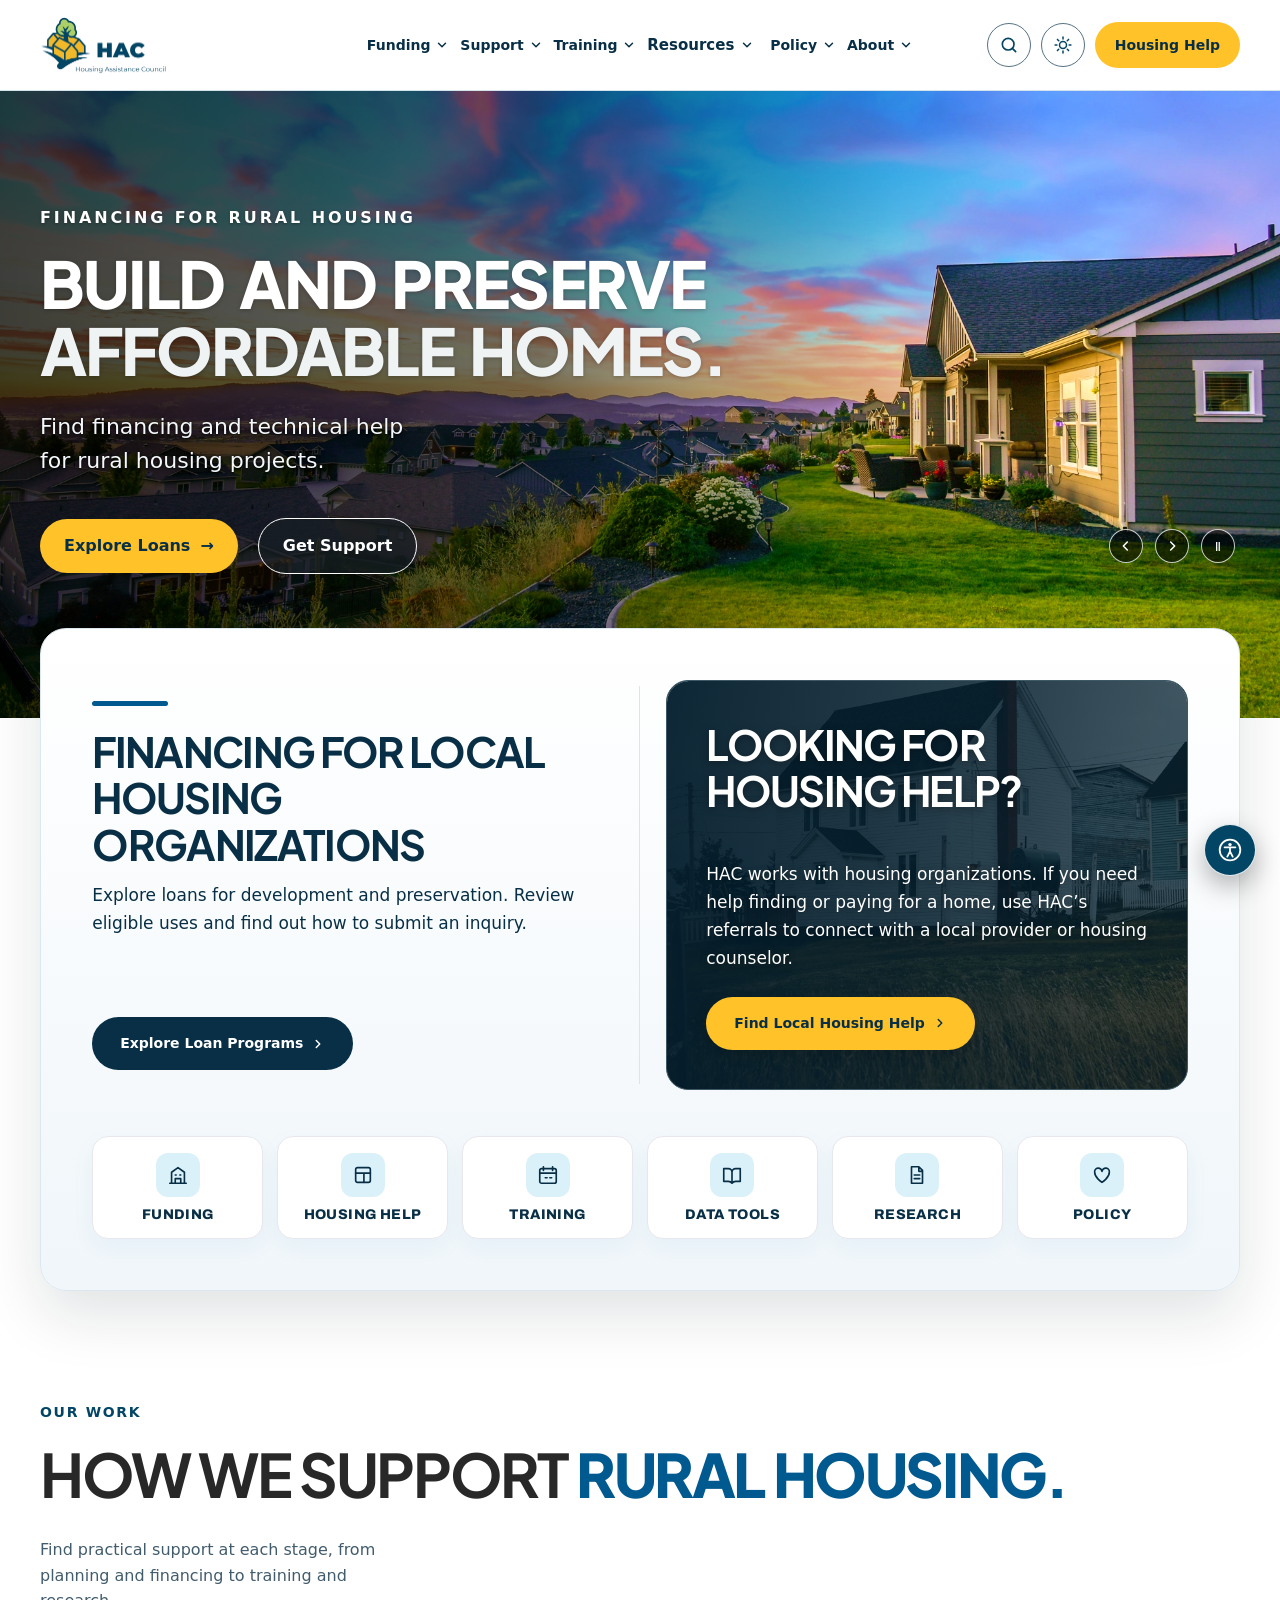
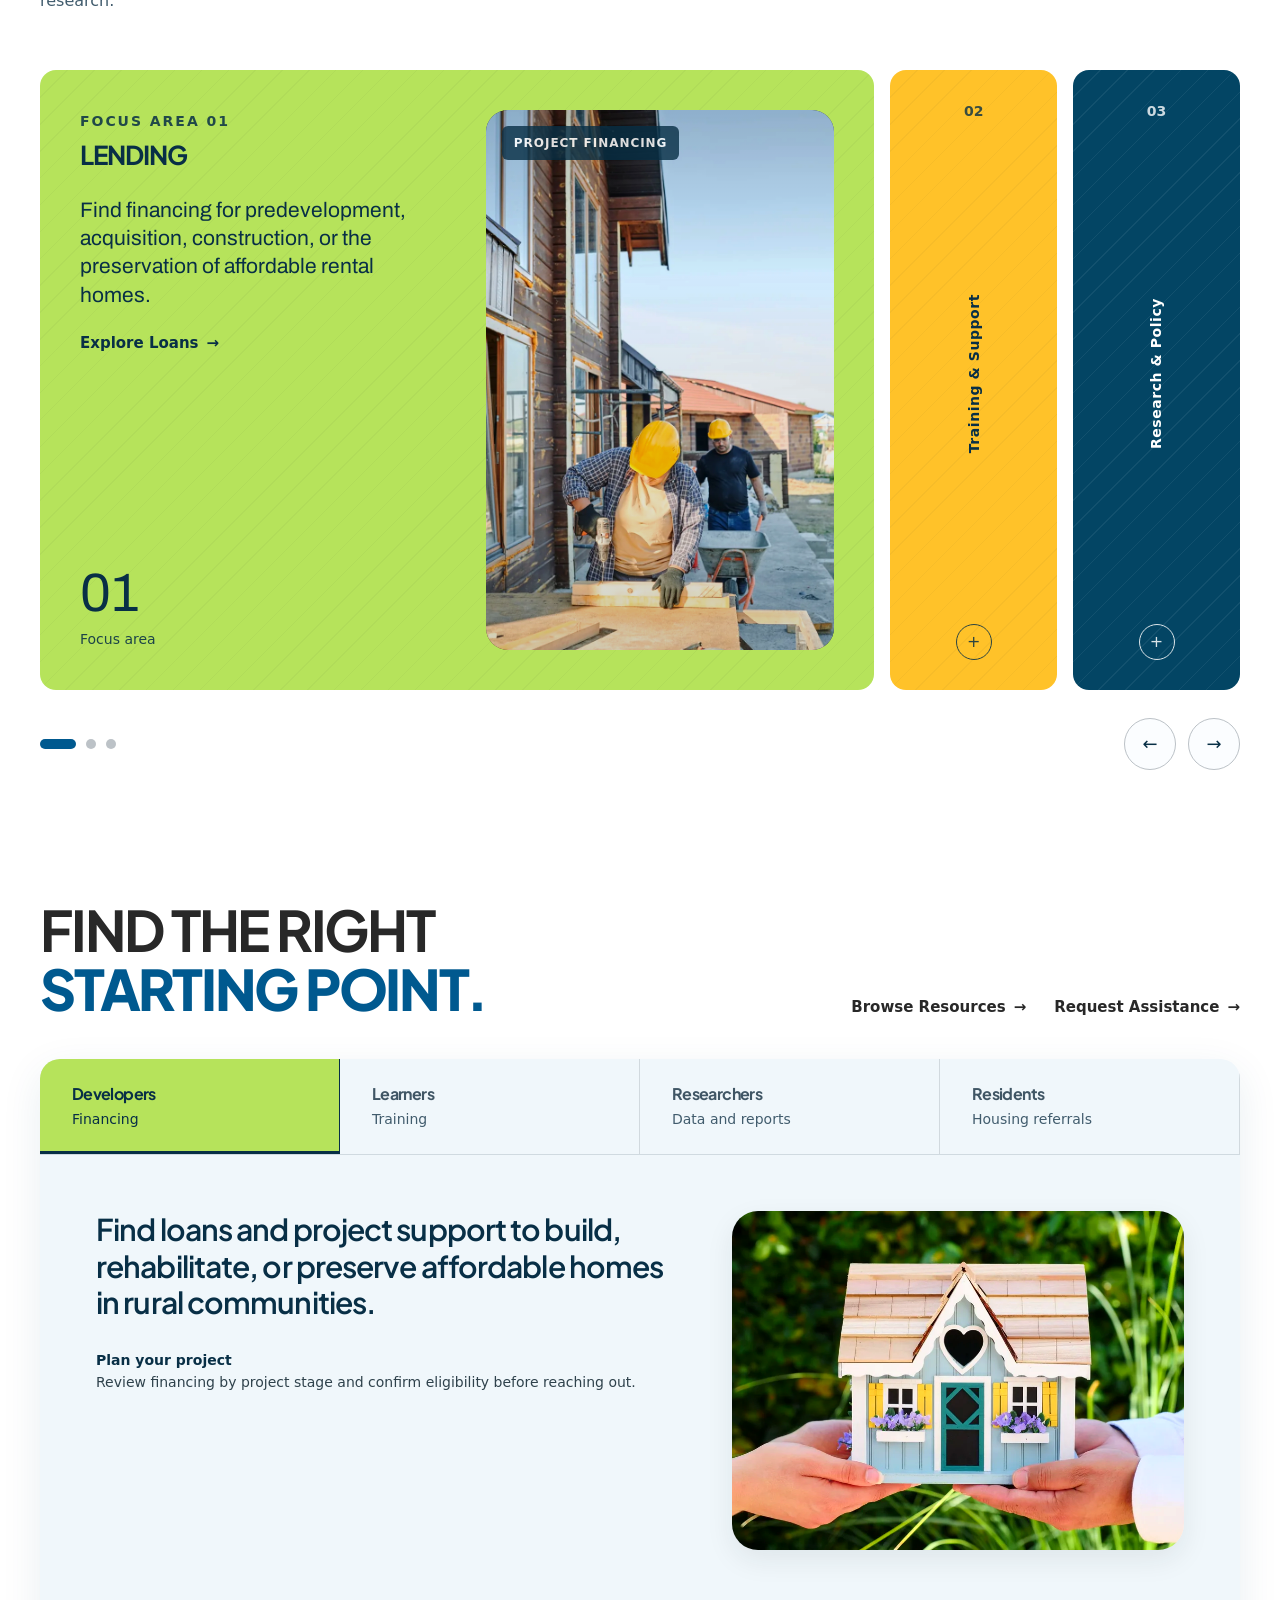
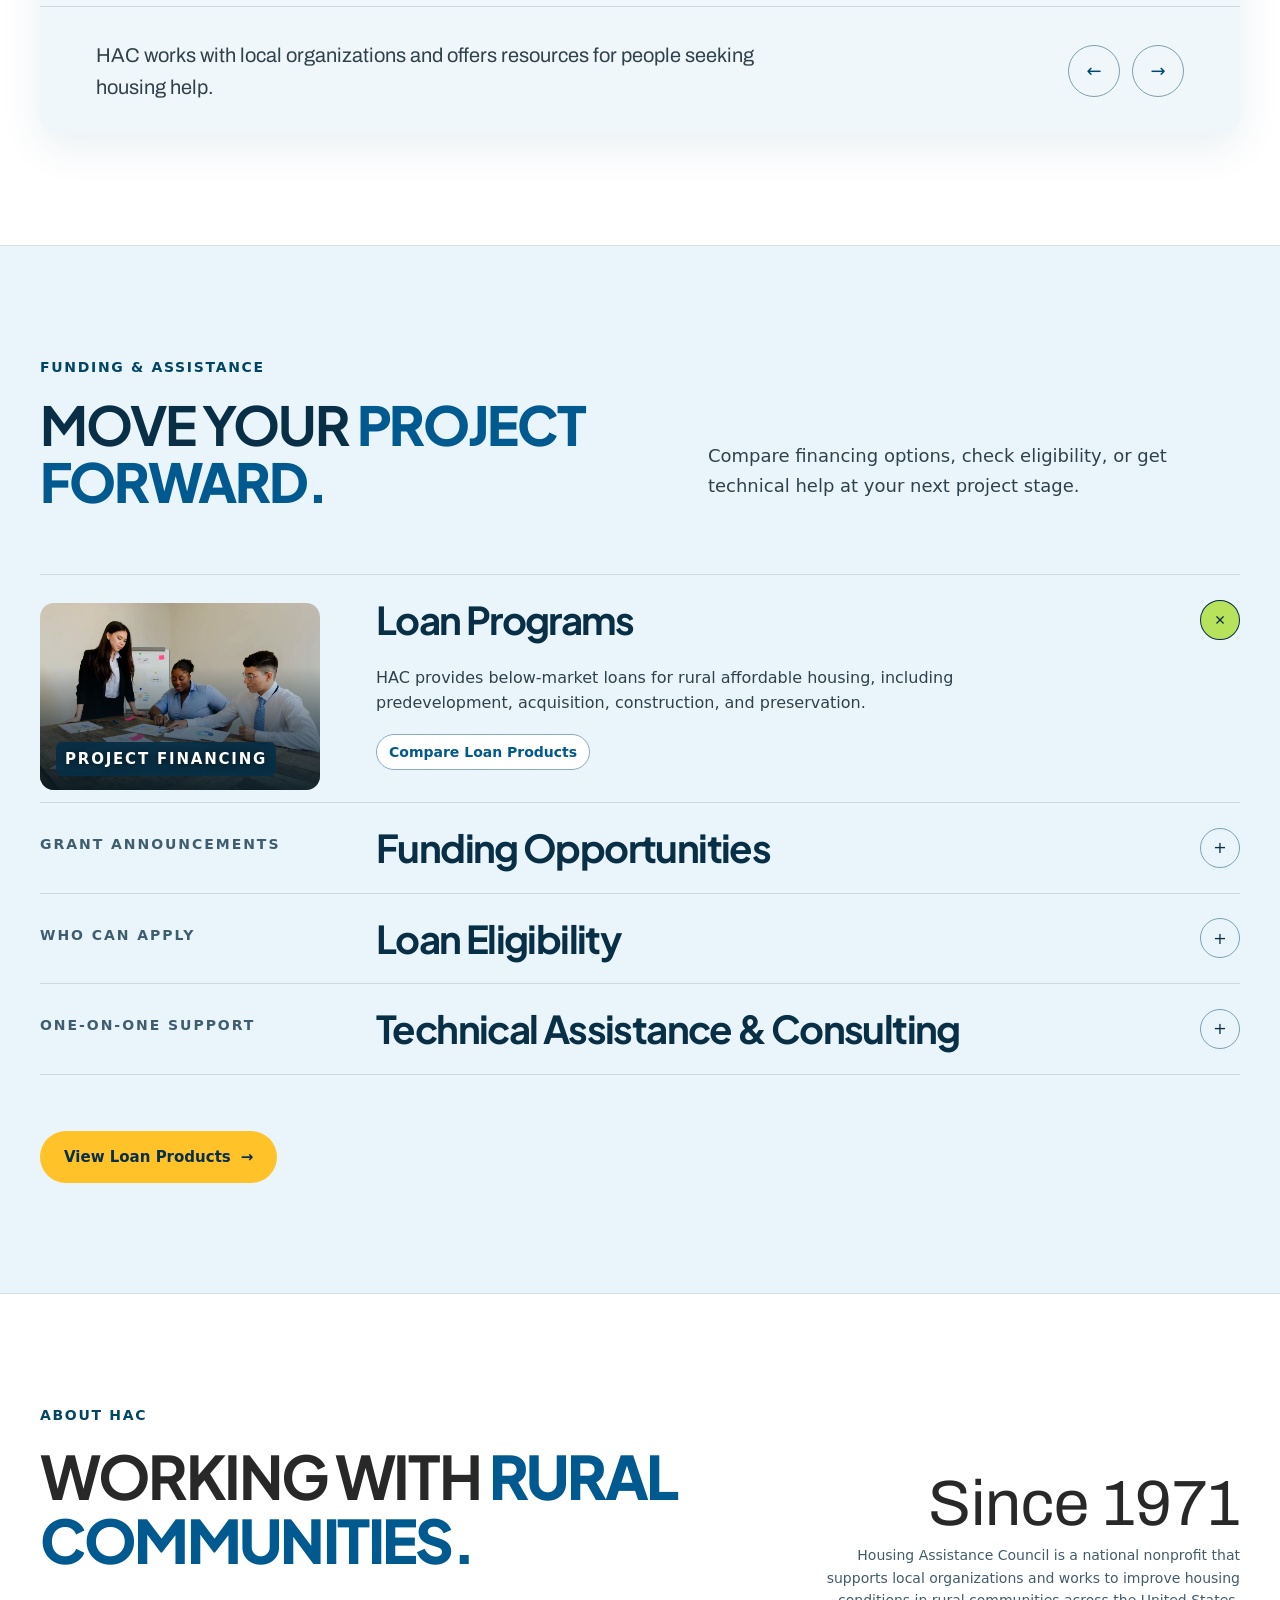
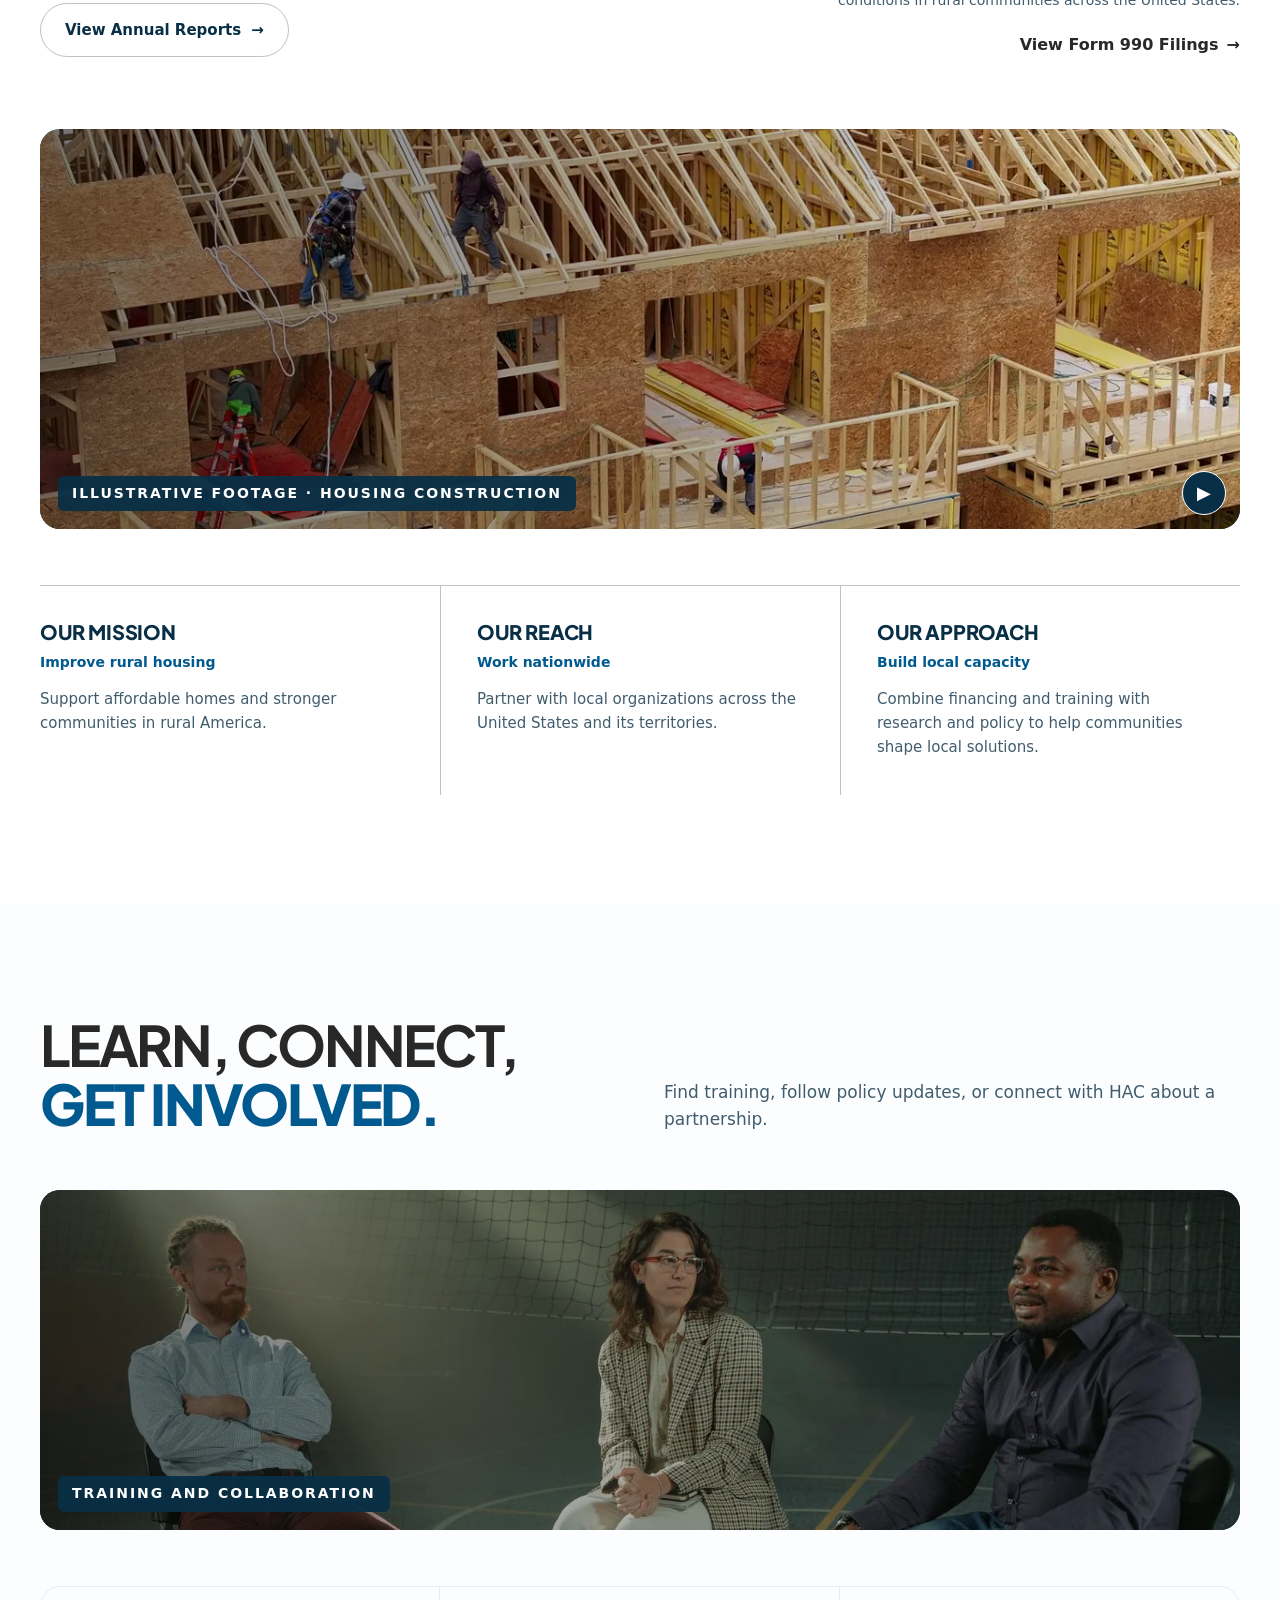
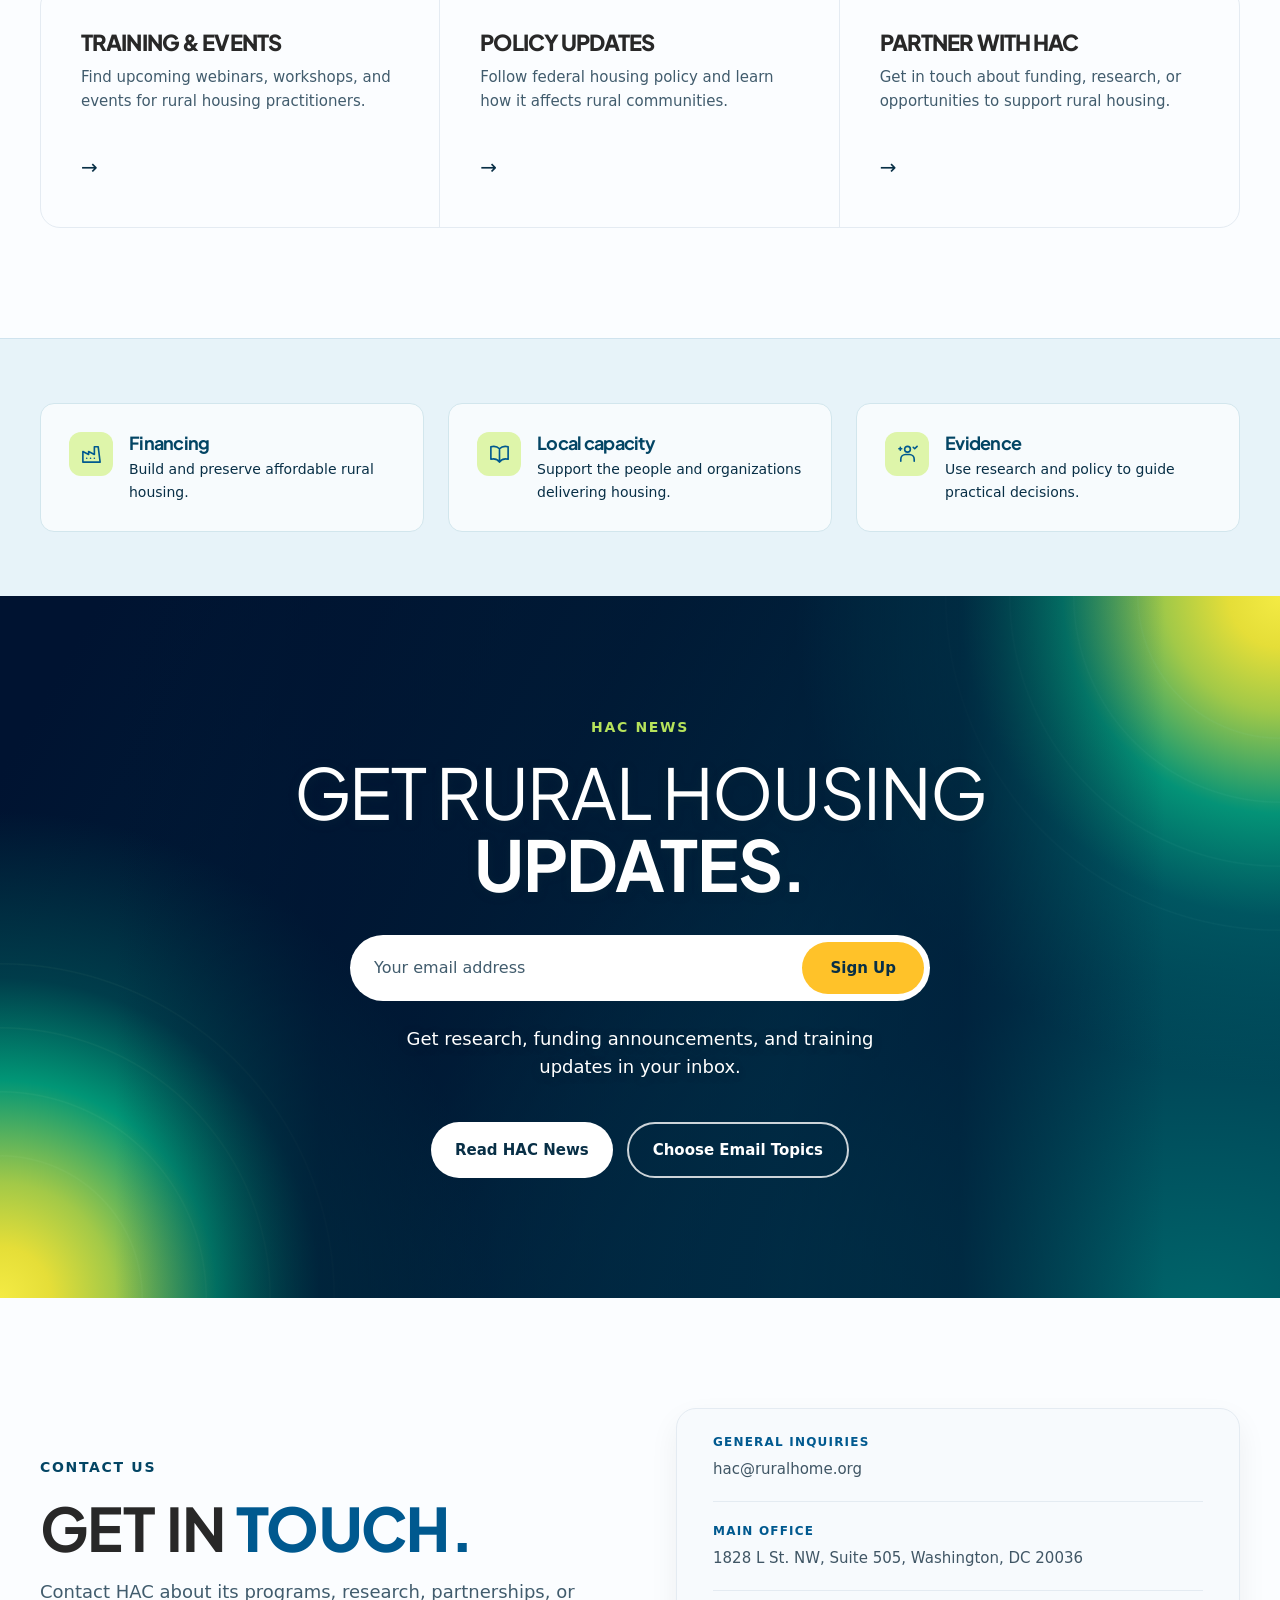
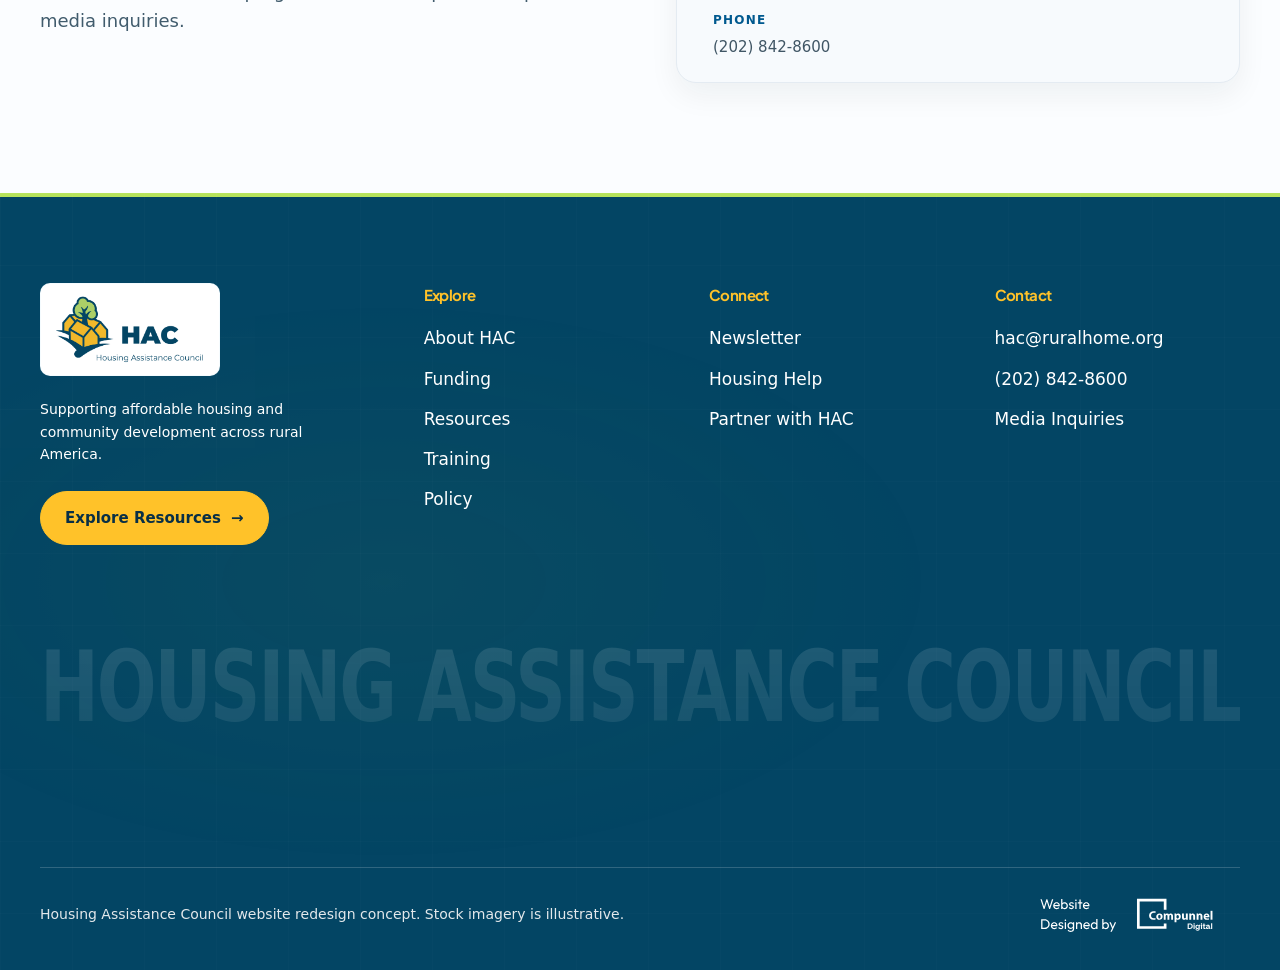
==== commit 9a7c4779: "Add files via upload" ====
--- a/index.html
+++ b/index.html
@@ -1409,23 +1409,23 @@
 <main id="top" tabindex="-1">
 
 <div class="hero-wrap" role="region" aria-roledescription="carousel" aria-label="Homepage highlights">
-<section aria-labelledby="hero-title" class="hero slide hero-navy" id="hero" data-hero-slide="" aria-roledescription="slide"><img class="hero-photo" src="assets/rural-neighborhood-hero.webp" alt="" aria-hidden="true" width="2048" height="1143" fetchpriority="high" decoding="async"><div class="container">
+<section aria-labelledby="hero-title" class="hero slide hero-navy" id="hero" data-hero-slide="" aria-roledescription="slide"><img class="hero-photo" src="assets/housing-exteriors-hero.webp" alt="" aria-hidden="true" width="2048" height="910" fetchpriority="high" decoding="async"><div class="container">
+<span class="eyebrow">Financing for rural housing</span>
+<h1 class="display slide-heading" id="hero-title"><span class="hl">Build and preserve</span> <span class="hl"><em>affordable homes.</em></span></h1>
+<p class="lead"><span class="hero-line">Find financing and technical help</span> <span class="hero-line">for rural housing projects.</span></p>
+<div class="hero-actions" style="display:flex;">
+<a class="btn btn-red" href="#loan-programs">Explore Loans <span class="arr" aria-hidden="true">→</span></a>
+<a class="btn btn-ghost" href="#assistance">Get Support</a>
+</div>
+</div>
+</section>
+<section aria-labelledby="hero-next-title" class="hero slide hero-navy" id="hero-next" data-hero-slide="" aria-roledescription="slide" inert="" aria-hidden="true"><img class="hero-photo" src="assets/rural-neighborhood-hero.webp" alt="" aria-hidden="true" width="2048" height="1143" decoding="async"><div class="container">
 <span class="eyebrow">Rural housing, nationwide</span>
-<h1 class="display slide-heading" id="hero-title"><span class="hl">Building homes.</span> <span class="hl"><em>Stronger communities.</em></span></h1>
+<h2 class="display slide-heading" id="hero-next-title"><span class="hl">Building homes.</span> <span class="hl"><em>Stronger communities.</em></span></h2>
 <p class="lead"><span class="hero-line">We help rural communities build</span> <span class="hero-line">and preserve affordable homes.</span></p>
 <div class="hero-actions" style="display:flex;">
 <a class="btn btn-red" href="#loan-programs">Find Funding <span class="arr" aria-hidden="true">→</span></a>
 <a class="btn btn-ghost" href="research-resources.html">Explore Resources</a>
-</div>
-</div>
-</section>
-<section aria-labelledby="hero-next-title" class="hero slide hero-navy" id="hero-next" data-hero-slide="" aria-roledescription="slide" inert="" aria-hidden="true"><img class="hero-photo" src="assets/housing-exteriors-hero.webp" alt="" aria-hidden="true" width="2048" height="910" decoding="async"><div class="container">
-<span class="eyebrow">Financing for rural housing</span>
-<h2 class="display slide-heading" id="hero-next-title"><span class="hl">Build and preserve</span> <span class="hl"><em>affordable homes.</em></span></h2>
-<p class="lead"><span class="hero-line">Find financing and technical help</span> <span class="hero-line">for rural housing projects.</span></p>
-<div class="hero-actions" style="display:flex;">
-<a class="btn btn-red" href="#loan-programs">Explore Loans <span class="arr" aria-hidden="true">→</span></a>
-<a class="btn btn-ghost" href="#assistance">Get Support</a>
 </div>
 </div>
 </section>
@@ -1486,7 +1486,7 @@
 <a class="pc-more" href="#assistance" tabindex="-1">Get Support <span class="arr" aria-hidden="true">→</span></a>
 <div class="pc-metric"><div class="num">02</div><div class="lbl">Focus area</div></div>
 </div>
-<div class="pc-media has-gif"><img alt="Three people reviewing material together on a laptop" class="pc-gif apf-media" loading="lazy" src="assets/housing-training.webp" width="1440" height="968"><span class="cap">Training and technical assistance</span></div>
+<div class="pc-media has-gif"><img alt="Rural housing professionals collaborating on residential floor plans in a small-group training session" class="pc-gif apf-media" loading="lazy" src="assets/training-support-workshop.webp" width="1024" height="1536"><span class="cap">Training and technical assistance</span></div>
 </div>
 </article>
 <article aria-selected="false" class="pcard" role="tab" style="--c:var(--accent-purple);--t:#FFFFFF;" tabindex="-1">
@@ -1499,7 +1499,7 @@
 <a class="pc-more" href="research-resources.html" tabindex="-1">Explore Resources <span class="arr" aria-hidden="true">→</span></a>
 <div class="pc-metric"><div class="num">03</div><div class="lbl">Focus area</div></div>
 </div>
-<div class="pc-media has-gif"><img alt="A person comparing printed charts with data on a screen" class="pc-gif apf-media" loading="lazy" src="assets/housing-data-review.webp" width="850" height="567"><span class="cap">Research and data</span></div>
+<div class="pc-media has-gif"><img alt="Professionals discussing research findings together" class="pc-gif apf-media" loading="lazy" src="assets/policy-discussion.webp" width="850" height="567"><span class="cap">Research and data</span></div>
 </div>
 </article>
 </div>
--- a/brand.css
+++ b/brand.css
@@ -273,9 +273,9 @@
   background: linear-gradient(93deg, rgba(23,31,36,.92), rgba(23,31,36,.78) 61%, rgba(23,31,36,.66)) !important;
 }
 .logo-grid .pillar:hover { border-color: var(--accent-blue); }
-.logo-grid .pi { color: var(--brand-navy); background: var(--accent-cyan); }
-.logo-grid .pillar:nth-child(3n+2) .pi { color: var(--accent-purple); background: #DAF1FA; }
-.logo-grid .pillar:nth-child(3n+3) .pi { color: var(--brand-navy); background: #E2F4BC; }
+.logo-grid .pi { color: var(--brand-navy); background: #DAF1FA; }
+.logo-grid .pillar:nth-child(3n+2) .pi { color: var(--brand-navy); background: #DAF1FA; }
+.logo-grid .pillar:nth-child(3n+3) .pi { color: var(--brand-navy); background: #DAF1FA; }
 .pc-media .cap, .loop .loop-label, .acc-label {
   background: rgba(23,75,104,.83) !important;
   color: white !important;
--- a/hac.css
+++ b/hac.css
@@ -802,7 +802,16 @@
   width: 152px !important;
   filter: none !important;
 }
-footer .footer-wordmark .footer-lettering { font-size: 135px !important; fill-opacity: .31; }
+/* Keep wordmark width unchanged, with a gradual 20% opacity reduction at
+   the top and 50% at the bottom relative to the existing lettering opacity. */
+footer .footer-wordmark .footer-lettering {
+  font-size: 135px !important;
+  fill-opacity: .155;
+  transform: scaleY(.72);
+  transform-origin: center top;
+  -webkit-mask-image: linear-gradient(to bottom, rgba(0,0,0,.8) 0%, rgba(0,0,0,.5) 100%);
+  mask-image: linear-gradient(to bottom, rgba(0,0,0,.8) 0%, rgba(0,0,0,.5) 100%);
+}
 footer .footer-bottom-credit { filter: brightness(0) invert(1); }
 .a11y-fab.icon-only {
   border: 1px solid rgba(255,255,255,.88);
